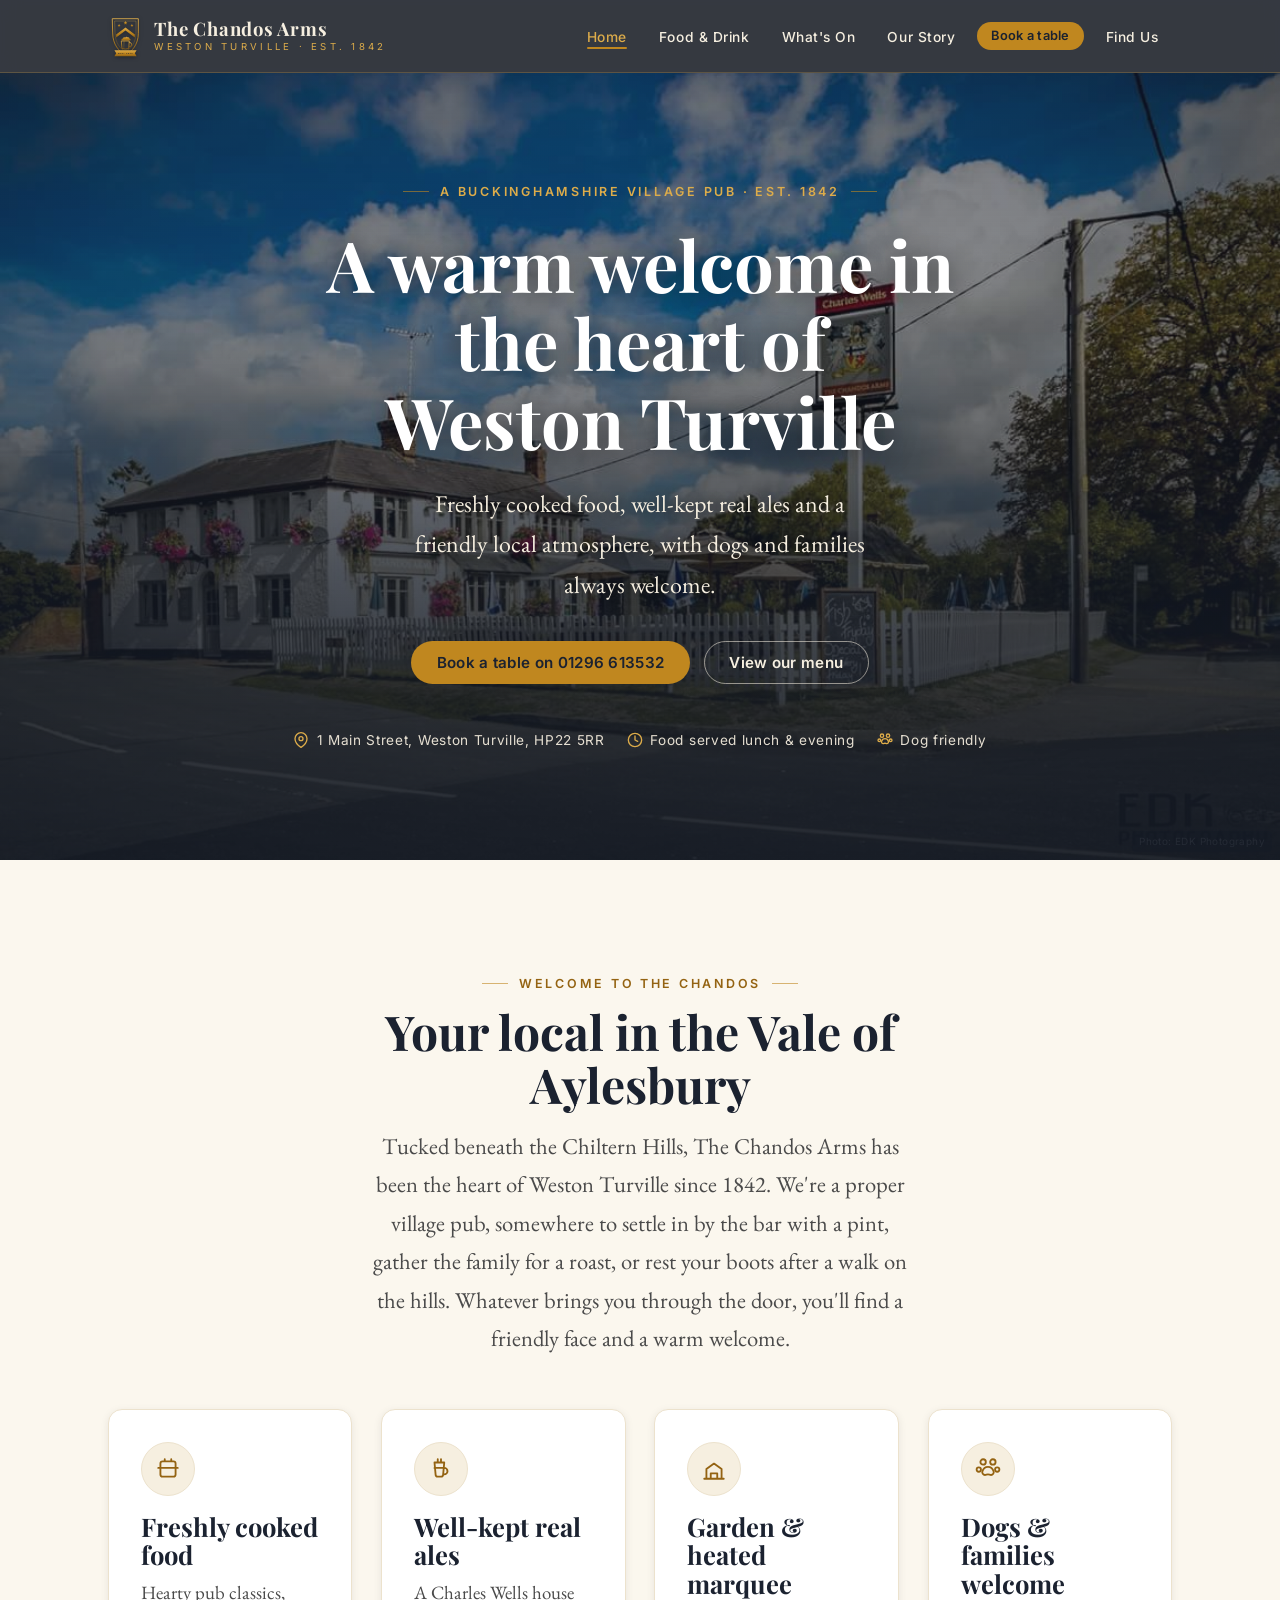
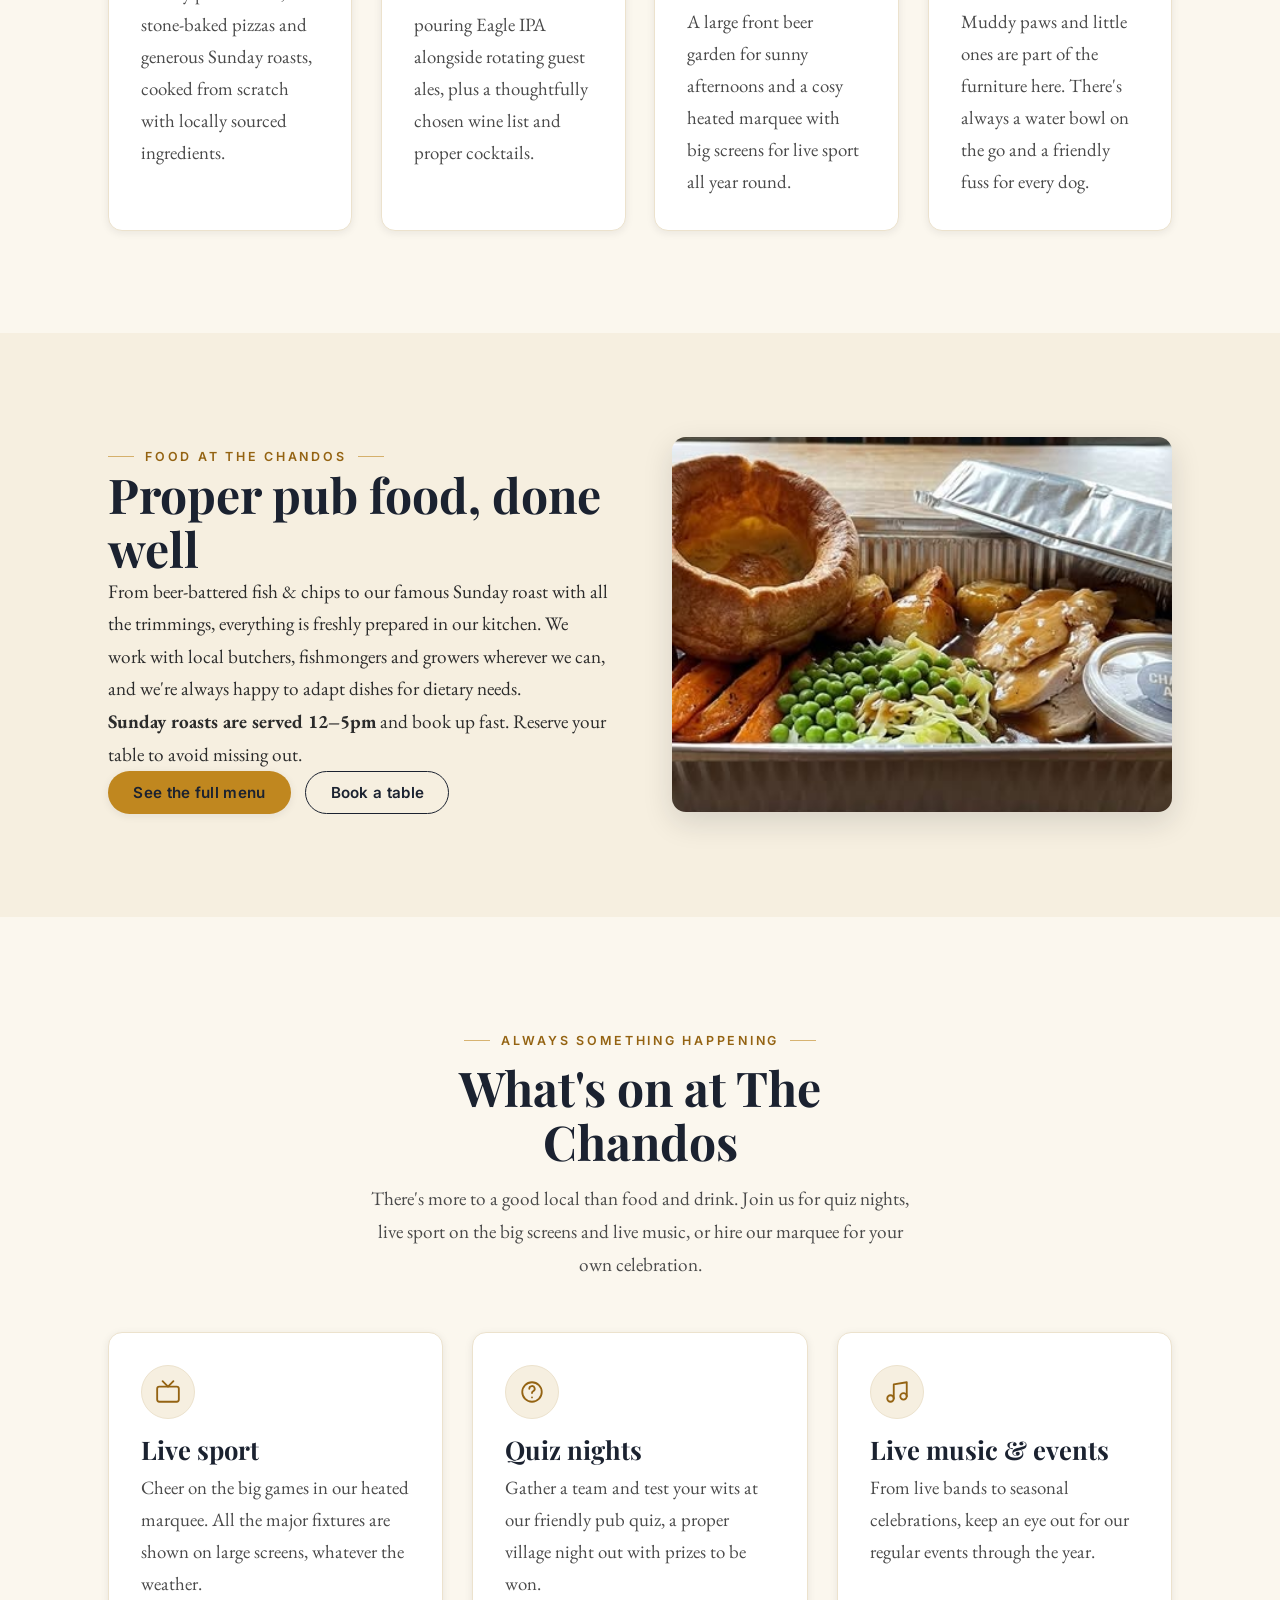
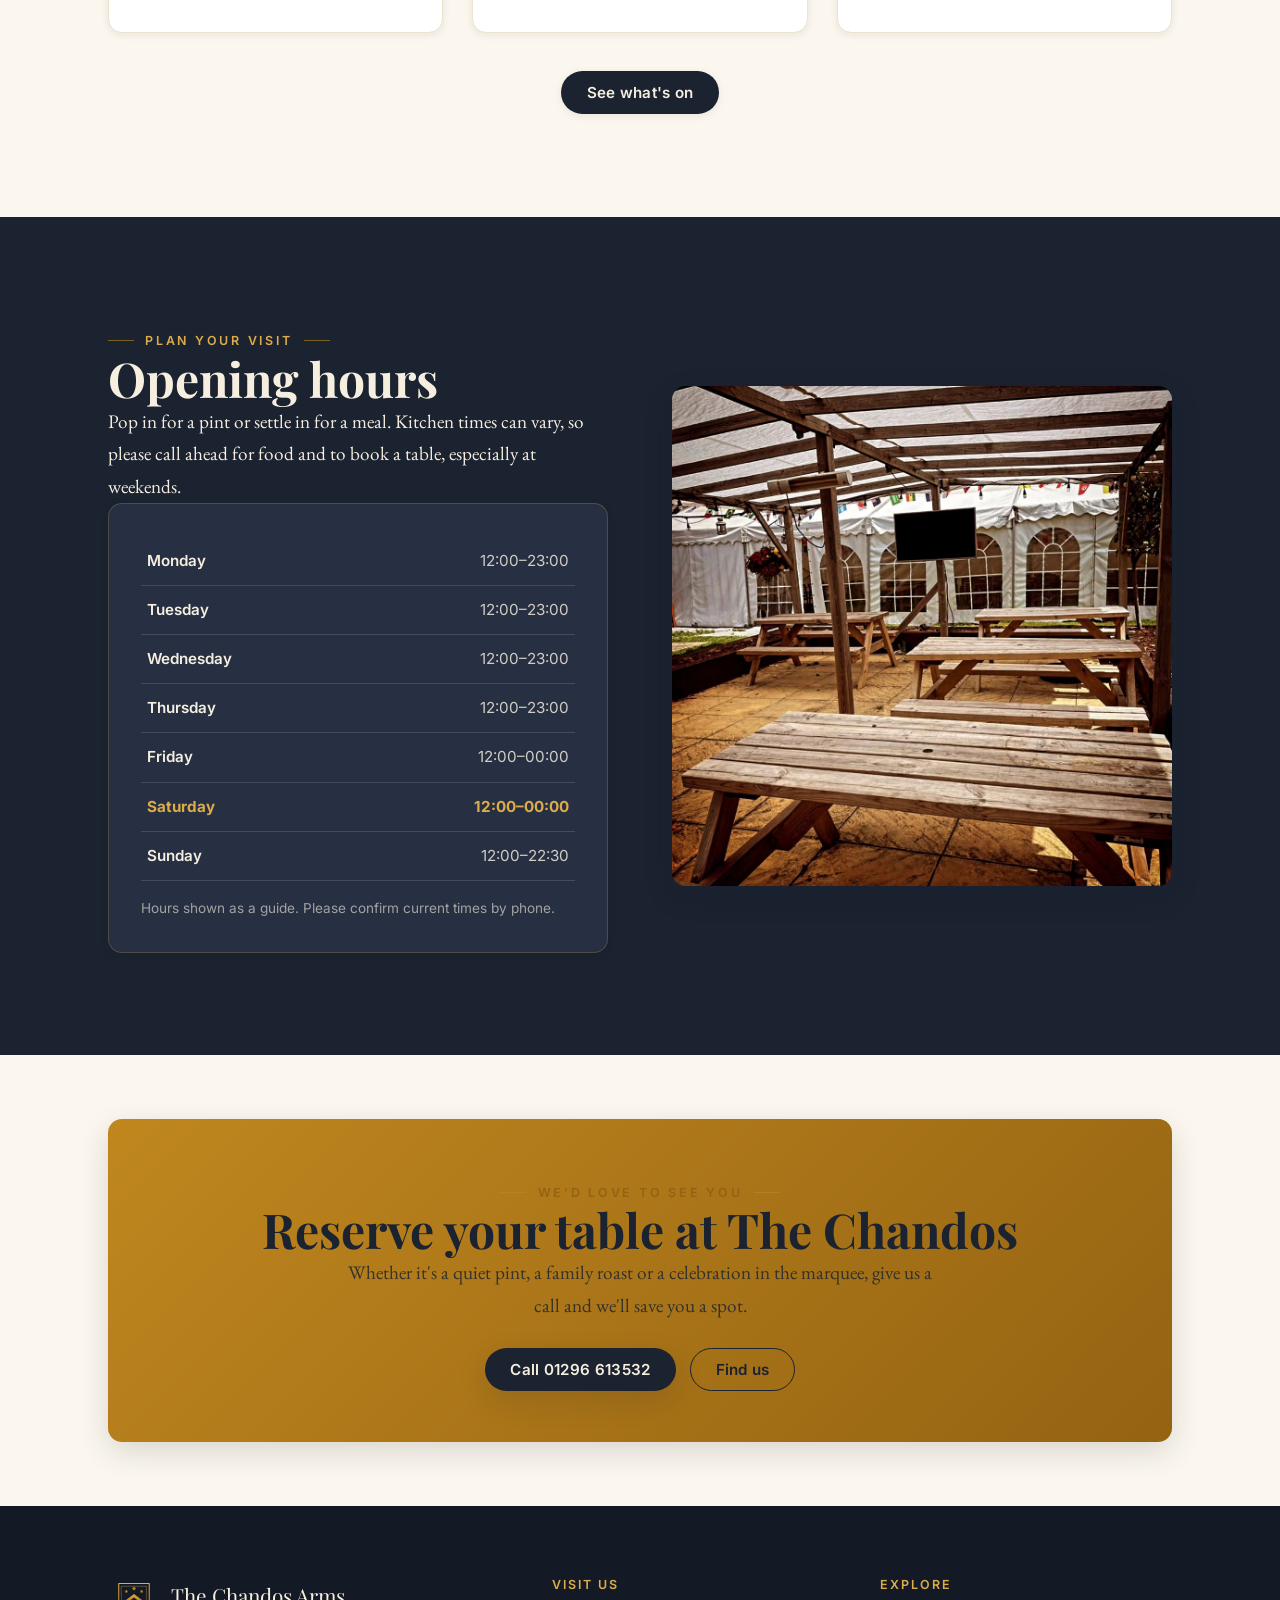
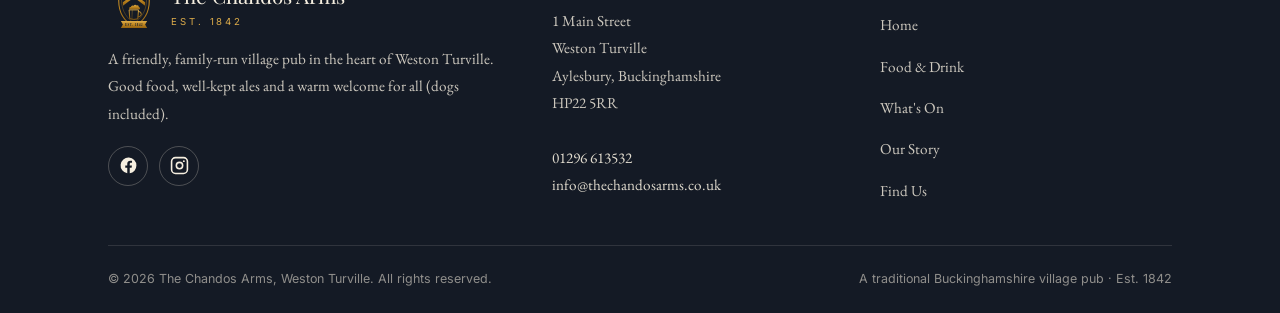
==== index.html @ 448aeba6 "Remove em-dashes from copy (keep Food & Drink subheading) Replace em-dashes throughout with commas o" ====
<!DOCTYPE html>
<html lang="en-GB">
<head>
  <meta charset="UTF-8" />
  <meta name="viewport" content="width=device-width, initial-scale=1.0" />
  <title>The Chandos Arms. A warm welcome in Weston Turville | Pub · Est. 1842</title>
  <meta name="description" content="The Chandos Arms is a friendly, family-run village pub in Weston Turville, Buckinghamshire. Freshly cooked food, real ales, Sunday roasts, a large beer garden and a heated marquee. Dogs and families always welcome." />
  <link rel="icon" href="assets/favicon.svg" type="image/svg+xml" />
  <link rel="preconnect" href="https://fonts.googleapis.com" />
  <link rel="preconnect" href="https://fonts.gstatic.com" crossorigin />
  <link href="https://fonts.googleapis.com/css2?family=Playfair+Display:wght@500;600;700;800&family=EB+Garamond:ital,wght@0,400;0,500;0,600;1,400&family=Inter:wght@400;500;600;700;800&display=swap" rel="stylesheet" />
  <link rel="stylesheet" href="css/styles.css" />
  <meta property="og:title" content="The Chandos Arms, Weston Turville" />
  <meta property="og:description" content="A friendly, family-run village pub in the Vale of Aylesbury. Freshly cooked food, real ales and a warm welcome since 1842." />
  <meta property="og:type" content="business.business" />
  <meta property="og:image" content="images/exterior-hero.jpg" />
</head>
<body>
  <a class="skip-link" href="#main">Skip to content</a>

  <!-- ===================== HEADER ===================== -->
  <header class="site-header">
    <nav class="nav container" aria-label="Primary">
      <a class="brand" href="index.html" aria-label="The Chandos Arms, home">
        <img src="assets/logo.svg" alt="" width="44" height="55" />
        <span class="brand-text">
          <span class="name">The Chandos Arms</span>
          <span class="sub">Weston&nbsp;Turville · Est.&nbsp;1842</span>
        </span>
      </a>
      <button class="nav-toggle" aria-expanded="false" aria-controls="nav-menu" aria-label="Open menu">
        <span class="bars"></span>
      </button>
      <div class="nav-menu" id="nav-menu">
        <ul class="nav-links">
          <li><a href="index.html" aria-current="page">Home</a></li>
          <li><a href="menu.html">Food &amp; Drink</a></li>
          <li><a href="whats-on.html">What's On</a></li>
          <li><a href="our-story.html">Our Story</a></li>
          <li class="nav-book"><a class="btn btn--gold btn--sm" href="tel:+441296613532">Book a table</a></li>
          <li><a href="find-us.html">Find Us</a></li>
        </ul>
      </div>
    </nav>
  </header>

  <main id="main">

    <!-- ===================== HERO ===================== -->
    <section class="hero">
      <div class="hero__media">
        <img src="images/exterior-hero.jpg" alt="The Chandos Arms pub on a sunny day, a white-rendered country inn with hanging flower baskets, a traditional pub sign and a fenced beer garden." width="1157" height="720" />
        <span class="photo-credit">Photo: EDK Photography</span>
      </div>
      <div class="hero__inner container">
        <span class="eyebrow eyebrow--center">A Buckinghamshire village pub · Est. 1842</span>
        <h1>A warm welcome in the heart of Weston&nbsp;Turville</h1>
        <p class="hero__sub">Freshly cooked food, well-kept real ales and a friendly local atmosphere, with dogs and families always welcome.</p>
        <div class="btn-row center">
          <a class="btn btn--gold" href="tel:+441296613532">Book a table on 01296&nbsp;613532</a>
          <a class="btn btn--ghost" href="menu.html">View our menu</a>
        </div>
        <div class="hero__meta">
          <span><svg class="ico" viewBox="0 0 24 24" fill="none" stroke="currentColor" stroke-width="2" stroke-linecap="round" stroke-linejoin="round" aria-hidden="true"><path d="M21 10c0 7-9 13-9 13s-9-6-9-13a9 9 0 0 1 18 0z"/><circle cx="12" cy="10" r="3"/></svg>1 Main Street, Weston Turville, HP22&nbsp;5RR</span>
          <span><svg class="ico" viewBox="0 0 24 24" fill="none" stroke="currentColor" stroke-width="2" stroke-linecap="round" stroke-linejoin="round" aria-hidden="true"><circle cx="12" cy="12" r="10"/><path d="M12 6v6l4 2"/></svg>Food served lunch &amp; evening</span>
          <span><svg class="ico" viewBox="0 0 24 24" fill="none" stroke="currentColor" stroke-width="2" stroke-linecap="round" stroke-linejoin="round" aria-hidden="true"><path d="M10 5.5a2.5 2.5 0 1 1-5 0 2.5 2.5 0 0 1 5 0zM19 5.5a2.5 2.5 0 1 1-5 0 2.5 2.5 0 0 1 5 0zM5.5 12.5a2 2 0 1 1-4 0 2 2 0 0 1 4 0zM22.5 12.5a2 2 0 1 1-4 0 2 2 0 0 1 4 0z"/><path d="M12 10c2.8 0 4.5 2 5.2 4.2.5 1.6-.7 3.3-2.4 3.3-1 0-1.8-.6-2.8-.6s-1.8.6-2.8.6c-1.7 0-2.9-1.7-2.4-3.3C7.5 12 9.2 10 12 10z"/></svg>Dog friendly</span>
        </div>
      </div>
    </section>

    <!-- ===================== WELCOME ===================== -->
    <section class="section" aria-labelledby="welcome-title">
      <div class="container">
        <div class="section-head center reveal">
          <span class="eyebrow eyebrow--center">Welcome to The Chandos</span>
          <h2 id="welcome-title">Your local in the Vale of Aylesbury</h2>
          <p class="lead">Tucked beneath the Chiltern Hills, The Chandos Arms has been the heart of Weston Turville since 1842. We're a proper village pub, somewhere to settle in by the bar with a pint, gather the family for a roast, or rest your boots after a walk on the hills. Whatever brings you through the door, you'll find a friendly face and a warm welcome.</p>
        </div>

        <div class="grid grid--4">
          <article class="card reveal" data-delay="0">
            <span class="card__icon"><svg class="ico" viewBox="0 0 24 24" fill="none" stroke="currentColor" stroke-width="1.7" stroke-linecap="round" stroke-linejoin="round" aria-hidden="true"><path d="M3 11h18M5 11V7a2 2 0 0 1 2-2h10a2 2 0 0 1 2 2v4M5 11v6a2 2 0 0 0 2 2h10a2 2 0 0 0 2-2v-6M9 5V3M15 5V3"/></svg></span>
            <h3>Freshly cooked food</h3>
            <p>Hearty pub classics, stone-baked pizzas and generous Sunday roasts, cooked from scratch with locally sourced ingredients.</p>
          </article>
          <article class="card reveal" data-delay="1">
            <span class="card__icon"><svg class="ico" viewBox="0 0 24 24" fill="none" stroke="currentColor" stroke-width="1.7" stroke-linecap="round" stroke-linejoin="round" aria-hidden="true"><path d="M6 11h9a3 3 0 0 1 0 6h-1M6 6h9l-1 11a2 2 0 0 1-2 2H9a2 2 0 0 1-2-2L6 6zM9 3v2M12 3v2"/></svg></span>
            <h3>Well-kept real ales</h3>
            <p>A Charles Wells house pouring Eagle IPA alongside rotating guest ales, plus a thoughtfully chosen wine list and proper cocktails.</p>
          </article>
          <article class="card reveal" data-delay="2">
            <span class="card__icon"><svg class="ico" viewBox="0 0 24 24" fill="none" stroke="currentColor" stroke-width="1.7" stroke-linecap="round" stroke-linejoin="round" aria-hidden="true"><path d="M3 21h18M5 21v-9l7-5 7 5v9M9 21v-5h6v5"/></svg></span>
            <h3>Garden &amp; heated marquee</h3>
            <p>A large front beer garden for sunny afternoons and a cosy heated marquee with big screens for live sport all year round.</p>
          </article>
          <article class="card reveal" data-delay="3">
            <span class="card__icon"><svg class="ico" viewBox="0 0 24 24" fill="none" stroke="currentColor" stroke-width="1.7" stroke-linecap="round" stroke-linejoin="round" aria-hidden="true"><path d="M10 5.5a2.5 2.5 0 1 1-5 0 2.5 2.5 0 0 1 5 0zM19 5.5a2.5 2.5 0 1 1-5 0 2.5 2.5 0 0 1 5 0zM5.5 12.5a2 2 0 1 1-4 0 2 2 0 0 1 4 0zM22.5 12.5a2 2 0 1 1-4 0 2 2 0 0 1 4 0z"/><path d="M12 10c2.8 0 4.5 2 5.2 4.2.5 1.6-.7 3.3-2.4 3.3-1 0-1.8-.6-2.8-.6s-1.8.6-2.8.6c-1.7 0-2.9-1.7-2.4-3.3C7.5 12 9.2 10 12 10z"/></svg></span>
            <h3>Dogs &amp; families welcome</h3>
            <p>Muddy paws and little ones are part of the furniture here. There's always a water bowl on the go and a friendly fuss for every dog.</p>
          </article>
        </div>
      </div>
    </section>

    <!-- ===================== FOOD FEATURE ===================== -->
    <section class="section bg-cream" aria-labelledby="food-title">
      <div class="container">
        <div class="split split--media-right">
          <div class="split__media reveal">
            <img src="images/sunday-roast.jpg" alt="A Chandos Arms Sunday roast, roast meat with gravy, roast potatoes, carrots, peas and a golden Yorkshire pudding." width="414" height="414" loading="lazy" />
          </div>
          <div class="reveal" data-delay="1">
            <span class="eyebrow">Food at The Chandos</span>
            <h2 id="food-title">Proper pub food, done well</h2>
            <p>From beer-battered fish &amp; chips to our famous Sunday roast with all the trimmings, everything is freshly prepared in our kitchen. We work with local butchers, fishmongers and growers wherever we can, and we're always happy to adapt dishes for dietary needs.</p>
            <p><strong>Sunday roasts are served 12&ndash;5pm</strong> and book up fast. Reserve your table to avoid missing out.</p>
            <div class="btn-row">
              <a class="btn btn--gold" href="menu.html">See the full menu</a>
              <a class="btn btn--outline" href="tel:+441296613532">Book a table</a>
            </div>
          </div>
        </div>
      </div>
    </section>

    <!-- ===================== WHAT'S ON TEASER ===================== -->
    <section class="section" aria-labelledby="on-title">
      <div class="container">
        <div class="section-head center reveal">
          <span class="eyebrow eyebrow--center">Always something happening</span>
          <h2 id="on-title">What's on at The Chandos</h2>
          <p>There's more to a good local than food and drink. Join us for quiz nights, live sport on the big screens and live music, or hire our marquee for your own celebration.</p>
        </div>
        <div class="grid grid--3">
          <article class="card reveal" data-delay="0">
            <span class="card__icon"><svg class="ico" viewBox="0 0 24 24" fill="none" stroke="currentColor" stroke-width="1.7" stroke-linecap="round" stroke-linejoin="round" aria-hidden="true"><rect x="2" y="7" width="20" height="14" rx="2"/><path d="M17 2l-5 5-5-5"/></svg></span>
            <h3>Live sport</h3>
            <p>Cheer on the big games in our heated marquee. All the major fixtures are shown on large screens, whatever the weather.</p>
          </article>
          <article class="card reveal" data-delay="1">
            <span class="card__icon"><svg class="ico" viewBox="0 0 24 24" fill="none" stroke="currentColor" stroke-width="1.7" stroke-linecap="round" stroke-linejoin="round" aria-hidden="true"><circle cx="12" cy="12" r="9"/><path d="M9.5 9a2.5 2.5 0 1 1 3.5 2.3c-.7.4-1 .8-1 1.7M12 17h.01"/></svg></span>
            <h3>Quiz nights</h3>
            <p>Gather a team and test your wits at our friendly pub quiz, a proper village night out with prizes to be won.</p>
          </article>
          <article class="card reveal" data-delay="2">
            <span class="card__icon"><svg class="ico" viewBox="0 0 24 24" fill="none" stroke="currentColor" stroke-width="1.7" stroke-linecap="round" stroke-linejoin="round" aria-hidden="true"><path d="M9 18V5l12-2v13"/><circle cx="6" cy="18" r="3"/><circle cx="18" cy="16" r="3"/></svg></span>
            <h3>Live music &amp; events</h3>
            <p>From live bands to seasonal celebrations, keep an eye out for our regular events through the year.</p>
          </article>
        </div>
        <div class="btn-row center" style="margin-top: 2.4rem;">
          <a class="btn btn--dark" href="whats-on.html">See what's on</a>
        </div>
      </div>
    </section>

    <!-- ===================== HOURS + GARDEN ===================== -->
    <section class="section bg-navy" aria-labelledby="hours-title">
      <div class="container">
        <div class="split">
          <div class="reveal">
            <span class="eyebrow">Plan your visit</span>
            <h2 id="hours-title">Opening hours</h2>
            <p>Pop in for a pint or settle in for a meal. Kitchen times can vary, so please call ahead for food and to book a table, especially at weekends.</p>
            <div class="hours-card bg-navy" style="background: var(--navy-soft); border-color: rgba(198,154,76,0.25);">
              <table class="hours">
                <caption class="visually-hidden">Opening hours</caption>
                <tbody>
                  <tr data-day="1"><th scope="row">Monday</th><td>12:00&ndash;23:00</td></tr>
                  <tr data-day="2"><th scope="row">Tuesday</th><td>12:00&ndash;23:00</td></tr>
                  <tr data-day="3"><th scope="row">Wednesday</th><td>12:00&ndash;23:00</td></tr>
                  <tr data-day="4"><th scope="row">Thursday</th><td>12:00&ndash;23:00</td></tr>
                  <tr data-day="5"><th scope="row">Friday</th><td>12:00&ndash;00:00</td></tr>
                  <tr data-day="6"><th scope="row">Saturday</th><td>12:00&ndash;00:00</td></tr>
                  <tr data-day="0"><th scope="row">Sunday</th><td>12:00&ndash;22:30</td></tr>
                </tbody>
              </table>
              <p style="font-size:0.85rem; color:rgba(246,239,224,0.6); font-family:var(--font-sans); margin-top:1rem;">Hours shown as a guide. Please confirm current times by phone.</p>
            </div>
          </div>
          <div class="frame reveal" data-delay="1">
            <img src="images/garden-benches.jpg" alt="The Chandos Arms' covered garden seating area with wooden picnic benches under a pergola and a screen for live sport." width="1080" height="1080" loading="lazy" />
          </div>
        </div>
      </div>
    </section>

    <!-- ===================== CALLOUT ===================== -->
    <section class="section section--tight" aria-labelledby="cta-title">
      <div class="container">
        <div class="callout reveal">
          <span class="eyebrow eyebrow--center">We'd love to see you</span>
          <h2 id="cta-title">Reserve your table at The Chandos</h2>
          <p>Whether it's a quiet pint, a family roast or a celebration in the marquee, give us a call and we'll save you a spot.</p>
          <div class="btn-row center" style="margin-top:1.6rem;">
            <a class="btn btn--dark" href="tel:+441296613532">Call 01296&nbsp;613532</a>
            <a class="btn btn--outline" href="find-us.html">Find us</a>
          </div>
        </div>
      </div>
    </section>

  </main>

  <!-- ===================== FOOTER ===================== -->
  <footer class="site-footer">
    <div class="container">
      <div class="footer-grid">
        <div class="footer-col">
          <div class="footer-brand">
            <img src="assets/logo.svg" alt="" width="52" height="65" />
            <div>
              <div class="name">The Chandos Arms</div>
              <div class="sub">Est. 1842</div>
            </div>
          </div>
          <p class="footer-contact">A friendly, family-run village pub in the heart of Weston Turville. Good food, well-kept ales and a warm welcome for all (dogs included).</p>
          <div class="socials">
            <a href="https://www.facebook.com/TheChandos?locale=en_GB" aria-label="The Chandos Arms on Facebook" target="_blank" rel="noopener">
              <svg class="ico" viewBox="0 0 24 24" fill="currentColor" aria-hidden="true"><path d="M22 12a10 10 0 1 0-11.56 9.88v-6.99H7.9V12h2.54V9.8c0-2.5 1.49-3.89 3.78-3.89 1.09 0 2.24.2 2.24.2v2.46h-1.26c-1.24 0-1.63.77-1.63 1.56V12h2.78l-.44 2.89h-2.34v6.99A10 10 0 0 0 22 12z"/></svg>
            </a>
            <a href="https://www.instagram.com/chandosarms_westonturville/" aria-label="The Chandos Arms on Instagram" target="_blank" rel="noopener">
              <svg class="ico" viewBox="0 0 24 24" fill="none" stroke="currentColor" stroke-width="2" stroke-linecap="round" stroke-linejoin="round" aria-hidden="true"><rect x="2" y="2" width="20" height="20" rx="5"/><circle cx="12" cy="12" r="4"/><circle cx="17.5" cy="6.5" r="1.2" fill="currentColor" stroke="none"/></svg>
            </a>
          </div>
        </div>
        <div class="footer-col">
          <h4>Visit us</h4>
          <p class="footer-contact">
            1 Main Street<br />
            Weston Turville<br />
            Aylesbury, Buckinghamshire<br />
            HP22 5RR<br /><br />
            <a href="tel:+441296613532">01296 613532</a><br />
            <a href="mailto:info@thechandosarms.co.uk">info@thechandosarms.co.uk</a>
          </p>
        </div>
        <div class="footer-col">
          <h4>Explore</h4>
          <ul>
            <li><a href="index.html">Home</a></li>
            <li><a href="menu.html">Food &amp; Drink</a></li>
            <li><a href="whats-on.html">What's On</a></li>
            <li><a href="our-story.html">Our Story</a></li>
            <li><a href="find-us.html">Find Us</a></li>
          </ul>
        </div>
      </div>
      <div class="footer-bottom">
        <span>&copy; <span id="year">2026</span> The Chandos Arms, Weston Turville. All rights reserved.</span>
        <span>A traditional Buckinghamshire village pub · Est. 1842</span>
      </div>
    </div>
  </footer>

  <script src="js/main.js"></script>
</body>
</html>
---- css/styles.css ----
/* =========================================================================
   The Chandos Arms — stylesheet
   A warm, traditional village-pub design system.
   Palette: heritage navy, brass gold, parchment cream, brick red, sage green.
   ========================================================================= */

:root {
  /* Brand colours */
  --navy: #1b2230;
  --navy-deep: #141a25;
  --navy-soft: #273043;
  --gold: #c0871f;
  --gold-light: #ddac4a;
  --gold-deep: #946312;
  --cream: #f6efe0;
  --cream-dim: #ece2cd;
  --paper: #fbf7ee;
  --brick: #8c3b2e;
  --brick-light: #a8503f;
  --sage: #5d6b54;
  --sage-light: #7d8b71;
  --ink: #2b2b2b;
  --ink-soft: #4a4a4a;

  /* Semantic */
  --bg: var(--paper);
  --text: var(--ink);
  --muted: #6a6357;

  /* Type */
  --font-display: "Playfair Display", Georgia, "Times New Roman", serif;
  --font-body: "EB Garamond", Georgia, serif;
  --font-sans: "Inter", system-ui, -apple-system, "Segoe UI", sans-serif;

  /* Spacing / shape */
  --radius: 6px;
  --radius-lg: 14px;
  --shadow-sm: 0 2px 8px rgba(20, 26, 37, 0.08);
  --shadow-md: 0 10px 30px rgba(20, 26, 37, 0.14);
  --shadow-lg: 0 24px 60px rgba(20, 26, 37, 0.22);
  --maxw: 1160px;
  --gutter: clamp(1.1rem, 4vw, 3rem);
  --header-h: 72px;
}

/* ---------- Reset & base ---------- */
*, *::before, *::after { box-sizing: border-box; }
* { margin: 0; }
html { scroll-behavior: smooth; -webkit-text-size-adjust: 100%; }
@media (prefers-reduced-motion: reduce) { html { scroll-behavior: auto; } }

body {
  font-family: var(--font-body);
  font-size: clamp(1.05rem, 0.5vw + 1rem, 1.2rem);
  line-height: 1.7;
  color: var(--text);
  background: var(--bg);
  -webkit-font-smoothing: antialiased;
  text-rendering: optimizeLegibility;
  overflow-x: clip;
}

img, svg, video { display: block; max-width: 100%; }
a { color: var(--brick); text-decoration-thickness: 1px; text-underline-offset: 3px; }
a:hover { color: var(--brick-light); }

h1, h2, h3, h4 { font-family: var(--font-display); font-weight: 700; line-height: 1.12; color: var(--navy); }
h1 { font-size: clamp(2.4rem, 6vw, 4.4rem); }
h2 { font-size: clamp(1.9rem, 4vw, 3rem); }
h3 { font-size: clamp(1.3rem, 2vw, 1.7rem); }
p { max-width: 68ch; }

/* ---------- Utilities ---------- */
.container { width: 100%; max-width: var(--maxw); margin-inline: auto; padding-inline: var(--gutter); }
.section { padding-block: clamp(3.5rem, 8vw, 7rem); }
.section--tight { padding-block: clamp(2.5rem, 5vw, 4rem); }
.center { text-align: center; }
.measure { max-width: 60ch; }
.measure-wide { max-width: 74ch; }
.mx-auto { margin-inline: auto; }
.stack > * + * { margin-top: 1.1rem; }
.visually-hidden {
  position: absolute; width: 1px; height: 1px; padding: 0; margin: -1px;
  overflow: hidden; clip: rect(0 0 0 0); white-space: nowrap; border: 0;
}

.eyebrow {
  font-family: var(--font-sans);
  font-size: 0.78rem;
  font-weight: 600;
  letter-spacing: 0.22em;
  text-transform: uppercase;
  color: var(--gold-deep);
  display: inline-flex;
  align-items: center;
  gap: 0.7rem;
}
.eyebrow::before, .eyebrow::after { content: ""; width: 26px; height: 1px; background: var(--gold); opacity: 0.6; }
.eyebrow--solo::after { display: none; }
.eyebrow--center { justify-content: center; }

.lead { font-size: 1.18em; color: var(--ink-soft); }

/* Section headers */
.section-head { max-width: 60ch; margin-inline: auto; margin-bottom: clamp(2rem, 4vw, 3.2rem); }
.section-head.center { text-align: center; }
.section-head h2 { margin-top: 0.6rem; }
.section-head p { margin-top: 0.9rem; color: var(--ink-soft); }
.section-head.center p { margin-inline: auto; }

/* Section background variants */
.bg-cream { background: var(--cream); }
.bg-navy { background: var(--navy); color: var(--cream); }
.bg-navy h1, .bg-navy h2, .bg-navy h3 { color: var(--cream); }
.bg-navy .eyebrow { color: var(--gold-light); }
.bg-navy a { color: var(--gold-light); }
.bg-sage { background: var(--sage); color: #f3f5ef; }
.bg-sage h2, .bg-sage h3 { color: #fff; }
.bg-sage .eyebrow { color: #e9efdf; }
.bg-sage .eyebrow::before, .bg-sage .eyebrow::after { background: #e9efdf; }

/* Decorative rule */
.flourish { display: flex; align-items: center; justify-content: center; gap: 0.8rem; color: var(--gold); margin: 1.2rem 0; }
.flourish::before, .flourish::after { content: ""; height: 1px; width: min(80px, 18vw); background: currentColor; opacity: 0.5; }
.flourish span { font-size: 1.1rem; }

/* ---------- Buttons ---------- */
.btn {
  --btn-bg: var(--gold);
  --btn-fg: var(--navy);
  display: inline-flex; align-items: center; justify-content: center; gap: 0.55rem;
  font-family: var(--font-sans); font-weight: 600; font-size: 0.95rem; letter-spacing: 0.02em;
  padding: 0.85em 1.6em; border-radius: 999px; border: 1.5px solid transparent;
  background: var(--btn-bg); color: var(--btn-fg);
  cursor: pointer; text-decoration: none; line-height: 1;
  transition: transform .18s ease, box-shadow .18s ease, background-color .18s ease, color .18s ease;
  box-shadow: var(--shadow-sm);
}
.btn:hover { transform: translateY(-2px); box-shadow: var(--shadow-md); color: var(--btn-fg); }
.btn:active { transform: translateY(0); }
.btn--gold { --btn-bg: var(--gold); --btn-fg: var(--navy); }
.btn--gold:hover { background: var(--gold-light); }
.btn--ghost { --btn-bg: transparent; --btn-fg: var(--cream); border-color: rgba(246,239,224,0.55); box-shadow: none; }
.btn--ghost:hover { background: rgba(246,239,224,0.12); color: #fff; border-color: var(--cream); }
.btn--dark { --btn-bg: var(--navy); --btn-fg: var(--cream); }
.btn--dark:hover { background: var(--navy-soft); color: #fff; }
.btn--outline { --btn-bg: transparent; --btn-fg: var(--navy); border-color: var(--navy); box-shadow: none; }
.btn--outline:hover { background: var(--navy); color: var(--cream); }
.btn .ico { width: 1.05em; height: 1.05em; }
.btn-row { display: flex; flex-wrap: wrap; gap: 0.9rem; }
.btn-row.center { justify-content: center; }

/* ---------- Header / nav ---------- */
.site-header {
  position: sticky; top: 0; z-index: 100;
  background: rgba(20, 26, 37, 0.86);
  backdrop-filter: saturate(140%) blur(10px);
  -webkit-backdrop-filter: saturate(140%) blur(10px);
  border-bottom: 1px solid rgba(198, 154, 76, 0.28);
  transition: background-color .3s ease;
}
.nav {
  display: flex; align-items: center; justify-content: space-between; gap: 1rem;
  min-height: var(--header-h);
}
.brand { display: flex; align-items: center; gap: 0.7rem; text-decoration: none; }
.brand img { height: 44px; width: auto; filter: drop-shadow(0 1px 2px rgba(0,0,0,0.4)); }
.brand-text { display: flex; flex-direction: column; line-height: 1; }
.brand-text .name {
  font-family: var(--font-display); font-weight: 700; color: var(--cream);
  font-size: 1.16rem; letter-spacing: 0.04em;
}
.brand-text .sub {
  font-family: var(--font-sans); font-size: 0.6rem; letter-spacing: 0.34em; text-transform: uppercase;
  color: var(--gold-light); margin-top: 3px;
}

.nav-links { display: flex; align-items: center; gap: 0.3rem; list-style: none; padding: 0; }
.nav-links a:not(.btn) {
  font-family: var(--font-sans); font-size: 0.86rem; font-weight: 500; letter-spacing: 0.04em;
  color: var(--cream); text-decoration: none; padding: 0.55rem 0.85rem; border-radius: 999px;
  position: relative; transition: color .18s ease, background-color .18s ease;
}
.nav-links a:not(.btn):hover { color: var(--gold-light); background: rgba(246,239,224,0.06); }
.nav-links a[aria-current="page"] { color: var(--gold-light); }
.nav-links a[aria-current="page"]::after {
  content: ""; position: absolute; left: 0.85rem; right: 0.85rem; bottom: 0.28rem;
  height: 2px; background: var(--gold); border-radius: 2px;
}
.btn--sm { padding: 0.5em 1.05em; font-size: 0.8rem; box-shadow: none; }
.nav-book { display: flex; align-items: center; margin: 0 0.2rem; }

.nav-toggle {
  display: none; background: transparent; border: 1px solid rgba(246,239,224,0.4);
  border-radius: 8px; width: 44px; height: 40px; cursor: pointer; padding: 0;
  align-items: center; justify-content: center;
}
.nav-toggle .bars, .nav-toggle .bars::before, .nav-toggle .bars::after {
  content: ""; display: block; width: 22px; height: 2px; background: var(--cream);
  border-radius: 2px; transition: transform .25s ease, opacity .2s ease;
}
.nav-toggle .bars { position: relative; }
.nav-toggle .bars::before { position: absolute; top: -7px; }
.nav-toggle .bars::after { position: absolute; top: 7px; }
.nav-toggle[aria-expanded="true"] .bars { background: transparent; }
.nav-toggle[aria-expanded="true"] .bars::before { transform: translateY(7px) rotate(45deg); }
.nav-toggle[aria-expanded="true"] .bars::after { transform: translateY(-7px) rotate(-45deg); }

@media (max-width: 860px) {
  .nav-toggle { display: inline-flex; }
  .nav-menu {
    position: fixed; inset: var(--header-h) 0 auto 0;
    background: var(--navy-deep);
    border-bottom: 1px solid rgba(198,154,76,0.3);
    display: grid; gap: 0.2rem;
    padding: 1rem var(--gutter) 1.6rem;
    transform: translateY(-12px); opacity: 0; pointer-events: none;
    transition: transform .26s ease, opacity .26s ease;
    box-shadow: var(--shadow-lg);
  }
  .nav-menu.open { transform: translateY(0); opacity: 1; pointer-events: auto; }
  .nav-links { flex-direction: column; align-items: stretch; gap: 0.1rem; width: 100%; }
  .nav-links a:not(.btn) { padding: 0.85rem 0.6rem; font-size: 1rem; border-bottom: 1px solid rgba(246,239,224,0.08); }
  .nav-links a[aria-current="page"]::after { display: none; }
  .nav-book { order: 20; margin: 0.9rem 0 0; }
  .nav-book .btn { width: 100%; padding: 0.9em; font-size: 0.95rem; box-shadow: var(--shadow-sm); }
}

/* ---------- Hero ---------- */
.hero { position: relative; color: var(--cream); isolation: isolate; }
.hero__media { position: absolute; inset: 0; z-index: -2; overflow: hidden; }
.hero__media img { width: 100%; height: 100%; object-fit: cover; object-position: center 60%; }
.hero::after {
  content: ""; position: absolute; inset: 0; z-index: -1;
  background:
    linear-gradient(to bottom, rgba(20,26,37,0.45) 0%, rgba(20,26,37,0.25) 35%, rgba(20,26,37,0.82) 100%),
    radial-gradient(120% 80% at 50% 0%, rgba(20,26,37,0.15), rgba(20,26,37,0.6));
}
.hero__inner {
  min-height: min(86vh, 760px);
  display: flex; flex-direction: column; justify-content: center; align-items: center;
  text-align: center; padding-block: clamp(4rem, 12vh, 8rem); gap: 1.4rem;
}
.hero__inner .eyebrow { color: var(--gold-light); }
.hero h1 { color: #fff; text-shadow: 0 2px 24px rgba(0,0,0,0.45); max-width: 16ch; }
.hero__sub { font-size: clamp(1.15rem, 2.5vw, 1.5rem); color: var(--cream); max-width: 40ch; text-shadow: 0 1px 12px rgba(0,0,0,0.5); }
.hero .btn-row { margin-top: 0.8rem; }
.hero__meta {
  display: flex; flex-wrap: wrap; gap: 0.6rem 1.4rem; justify-content: center;
  font-family: var(--font-sans); font-size: 0.85rem; letter-spacing: 0.05em; margin-top: 1.4rem;
  color: rgba(246,239,224,0.92);
}
.hero__meta span { display: inline-flex; align-items: center; gap: 0.45rem; }
.hero__meta .ico { width: 1rem; height: 1rem; color: var(--gold-light); }

/* Page hero (interior pages) */
.pagehero { position: relative; background: var(--navy); color: var(--cream); overflow: hidden; isolation: isolate; }
.pagehero::before {
  content: ""; position: absolute; inset: 0; z-index: -1; opacity: 0.16;
  background-image: radial-gradient(circle at 12% 20%, var(--gold) 0, transparent 38%),
                    radial-gradient(circle at 88% 80%, var(--brick) 0, transparent 42%);
}
.pagehero__inner { padding-block: clamp(3.4rem, 9vw, 6rem); text-align: center; }
.pagehero h1 { color: #fff; }
.pagehero p { color: rgba(246,239,224,0.85); margin-inline: auto; margin-top: 0.8rem; max-width: 52ch; }
.pagehero .eyebrow { justify-content: center; color: var(--gold-light); }
.crumbs { font-family: var(--font-sans); font-size: 0.8rem; letter-spacing: 0.04em; color: rgba(246,239,224,0.6); margin-top: 1.4rem; }
.crumbs a { color: rgba(246,239,224,0.85); text-decoration: none; }
.crumbs a:hover { color: var(--gold-light); }

/* ---------- Generic two-column ---------- */
.split { display: grid; gap: clamp(1.6rem, 5vw, 4rem); align-items: center; }
@media (min-width: 820px) { .split { grid-template-columns: 1fr 1fr; } .split--media-right .split__media { order: 2; } }
.split__media { border-radius: var(--radius-lg); overflow: hidden; box-shadow: var(--shadow-md); }
.split__media img { width: 100%; height: 100%; object-fit: cover; aspect-ratio: 4 / 3; }

/* ---------- Cards ---------- */
.grid { display: grid; gap: clamp(1.1rem, 3vw, 1.8rem); }
.grid--3 { grid-template-columns: repeat(auto-fit, minmax(min(100%, 260px), 1fr)); }
.grid--4 { grid-template-columns: repeat(auto-fit, minmax(min(100%, 220px), 1fr)); }
.grid--2 { grid-template-columns: repeat(auto-fit, minmax(min(100%, 320px), 1fr)); }

.card {
  background: #fff; border: 1px solid var(--cream-dim); border-radius: var(--radius-lg);
  padding: clamp(1.4rem, 3vw, 2rem); box-shadow: var(--shadow-sm);
  transition: transform .2s ease, box-shadow .2s ease, border-color .2s ease;
  height: 100%;
}
.card:hover { transform: translateY(-4px); box-shadow: var(--shadow-md); border-color: var(--gold); }
.card h3 { margin-bottom: 0.5rem; }
.card p { color: var(--ink-soft); font-size: 0.98em; }
.card__icon {
  width: 54px; height: 54px; border-radius: 50%; display: grid; place-items: center;
  background: var(--cream); color: var(--gold-deep); margin-bottom: 1rem; border: 1px solid var(--cream-dim);
}
.card__icon .ico { width: 26px; height: 26px; }
.bg-navy .card { background: var(--navy-soft); border-color: rgba(198,154,76,0.25); color: var(--cream); }
.bg-navy .card p { color: rgba(246,239,224,0.82); }
.bg-navy .card__icon { background: rgba(198,154,76,0.14); border-color: rgba(198,154,76,0.3); color: var(--gold-light); }

/* ---------- Image frame & placeholder slot ---------- */
.frame { border-radius: var(--radius-lg); overflow: hidden; box-shadow: var(--shadow-md); position: relative; }
.frame img { width: 100%; height: 100%; object-fit: cover; }
.photo-credit {
  position: absolute; right: 8px; bottom: 8px; font-family: var(--font-sans);
  font-size: 0.62rem; letter-spacing: 0.04em; color: rgba(255,255,255,0.85);
  background: rgba(20,26,37,0.5); padding: 2px 7px; border-radius: 4px;
}
.slot {
  display: grid; place-items: center; text-align: center; gap: 0.4rem;
  aspect-ratio: 4 / 3; border-radius: var(--radius-lg);
  background:
    repeating-linear-gradient(45deg, rgba(198,154,76,0.07) 0 14px, rgba(198,154,76,0.13) 14px 28px),
    var(--cream);
  border: 2px dashed rgba(198,154,76,0.55); color: var(--gold-deep); padding: 1.2rem;
}
.slot .ico { width: 38px; height: 38px; opacity: 0.8; }
.slot__label { font-family: var(--font-sans); font-weight: 600; letter-spacing: 0.04em; font-size: 0.92rem; }
.slot__hint { font-family: var(--font-sans); font-size: 0.75rem; color: var(--muted); max-width: 26ch; }
.slot--tall { aspect-ratio: 3 / 4; }
.slot--wide { aspect-ratio: 16 / 9; }

/* ---------- Menu ---------- */
.menu-board { max-width: 760px; margin-inline: auto; }
.menu-group + .menu-group { margin-top: clamp(2rem, 4vw, 3rem); }
.menu-group__title {
  text-align: center; font-family: var(--font-display); color: var(--navy);
  display: flex; align-items: center; justify-content: center; gap: 1rem;
}
.menu-group__title::before, .menu-group__title::after { content: ""; height: 1px; flex: 1; max-width: 90px; background: var(--gold); opacity: 0.5; }
.menu-note { text-align: center; color: var(--muted); font-style: italic; font-size: 0.95rem; margin-top: 0.4rem; }
.menu-list { list-style: none; padding: 0; margin-top: 1.4rem; display: grid; gap: 1.1rem; }
.menu-item { display: grid; gap: 0.15rem; }
.menu-item__head { display: flex; align-items: baseline; gap: 0.6rem; }
.menu-item__name { font-family: var(--font-display); font-weight: 700; font-size: 1.18rem; color: var(--navy); }
.menu-item__dots { flex: 1; border-bottom: 1px dotted rgba(43,43,43,0.3); transform: translateY(-4px); }
.menu-item__price { font-family: var(--font-sans); font-weight: 600; color: var(--brick); white-space: nowrap; }
.menu-item__desc { color: var(--ink-soft); font-size: 0.98rem; }
.tag {
  display: inline-block; font-family: var(--font-sans); font-size: 0.62rem; font-weight: 700;
  letter-spacing: 0.08em; text-transform: uppercase; color: var(--sage);
  border: 1px solid var(--sage-light); border-radius: 4px; padding: 1px 5px; margin-left: 0.35rem;
  vertical-align: middle;
}

.special-banner {
  background: linear-gradient(135deg, var(--navy) 0%, var(--navy-soft) 100%);
  color: var(--cream); border-radius: var(--radius-lg); padding: clamp(1.6rem, 4vw, 2.6rem);
  text-align: center; border: 1px solid rgba(198,154,76,0.4); box-shadow: var(--shadow-md);
}
.special-banner .price-pill {
  display: inline-block; background: var(--gold); color: var(--navy); font-family: var(--font-sans);
  font-weight: 800; letter-spacing: 0.04em; padding: 0.35em 1em; border-radius: 999px; font-size: 1.1rem; margin-bottom: 0.6rem;
}
.special-banner h3 { color: #fff; }
.special-banner p { color: rgba(246,239,224,0.85); margin-inline: auto; }

/* ---------- Events ---------- */
.event {
  display: grid; grid-template-columns: auto 1fr; gap: 1.2rem; align-items: start;
  background: #fff; border: 1px solid var(--cream-dim); border-radius: var(--radius-lg);
  padding: clamp(1.3rem, 3vw, 1.8rem); box-shadow: var(--shadow-sm);
  transition: transform .2s ease, box-shadow .2s ease;
}
.event:hover { transform: translateY(-3px); box-shadow: var(--shadow-md); }
.event__day {
  text-align: center; background: var(--navy); color: var(--cream); border-radius: 10px;
  padding: 0.7rem 0.9rem; min-width: 84px; line-height: 1.1;
}
.event__day .d { display: block; font-family: var(--font-display); font-size: 1.5rem; color: var(--gold-light); }
.event__day .t { display: block; font-family: var(--font-sans); font-size: 0.72rem; letter-spacing: 0.08em; text-transform: uppercase; margin-top: 4px; }
.event__body h3 { margin-bottom: 0.3rem; }
.event__body p { color: var(--ink-soft); font-size: 0.98rem; }

/* ---------- Hours table ---------- */
.hours { width: 100%; border-collapse: collapse; font-family: var(--font-sans); }
.hours caption { font-family: var(--font-display); font-size: 1.4rem; color: var(--navy); text-align: left; margin-bottom: 0.6rem; }
.hours th, .hours td { text-align: left; padding: 0.7rem 0.4rem; border-bottom: 1px solid var(--cream-dim); font-size: 0.95rem; }
.hours th { font-weight: 600; color: var(--navy); }
.hours td { color: var(--ink-soft); text-align: right; }
.hours tr.is-today th, .hours tr.is-today td { color: var(--brick); font-weight: 700; }
.bg-navy .hours th { color: var(--cream); }
.bg-navy .hours td { color: rgba(246,239,224,0.82); }
.bg-navy .hours th, .bg-navy .hours td { border-color: rgba(246,239,224,0.14); }
.bg-navy .hours tr.is-today th, .bg-navy .hours tr.is-today td { color: var(--gold-light); }
.hours-card {
  background: #fff; border: 1px solid var(--cream-dim); border-radius: var(--radius-lg);
  padding: clamp(1.4rem, 3vw, 2rem); box-shadow: var(--shadow-sm);
}

/* ---------- Contact / info list ---------- */
.info-list { list-style: none; padding: 0; display: grid; gap: 1.1rem; }
.info-list li { display: grid; grid-template-columns: auto 1fr; gap: 0.9rem; align-items: start; }
.info-list .ico { width: 22px; height: 22px; color: var(--gold-deep); margin-top: 4px; }
.info-list .k { display: block; font-family: var(--font-sans); font-size: 0.72rem; letter-spacing: 0.1em; text-transform: uppercase; color: var(--muted); margin-bottom: 3px; }
.info-list .v { font-size: 1.05rem; color: var(--ink); }
.info-list a { color: var(--brick); text-decoration: none; }
.info-list a:hover { text-decoration: underline; }
.bg-navy .info-list .v { color: var(--cream); }
.bg-navy .info-list a { color: var(--gold-light); }
.bg-sage .info-list .k { color: #e9efdf; opacity: 0.9; }
.bg-sage .info-list .v { color: #fff; }
.bg-sage .eyebrow { color: #f3f7ec; }

/* ---------- Map ---------- */
.map-frame { border-radius: var(--radius-lg); overflow: hidden; box-shadow: var(--shadow-md); border: 1px solid var(--cream-dim); }
.map-frame iframe { display: block; width: 100%; height: 100%; min-height: 340px; border: 0; }

/* ---------- Callout (gold strip) ---------- */
.callout {
  background: linear-gradient(135deg, var(--gold) 0%, var(--gold-deep) 100%);
  color: var(--navy); border-radius: var(--radius-lg); text-align: center;
  padding: clamp(2rem, 5vw, 3.2rem); box-shadow: var(--shadow-md);
}
.callout h2 { color: var(--navy); }
.callout p { color: rgba(27,34,48,0.82); margin-inline: auto; }
.callout .btn--dark { box-shadow: var(--shadow-md); }

/* ---------- Footer ---------- */
.site-footer { background: var(--navy-deep); color: rgba(246,239,224,0.82); padding-block: clamp(3rem, 6vw, 4.5rem) 1.5rem; }
.footer-grid { display: grid; gap: 2.2rem; grid-template-columns: 1.4fr 1fr 1fr; }
@media (max-width: 760px) { .footer-grid { grid-template-columns: 1fr 1fr; } }
@media (max-width: 480px) { .footer-grid { grid-template-columns: 1fr; } }
.footer-brand { display: flex; align-items: center; gap: 0.7rem; margin-bottom: 1rem; }
.footer-brand img { height: 52px; }
.footer-brand .name { font-family: var(--font-display); font-size: 1.3rem; color: var(--cream); }
.footer-brand .sub { font-family: var(--font-sans); font-size: 0.6rem; letter-spacing: 0.3em; text-transform: uppercase; color: var(--gold-light); }
.site-footer h4 { color: var(--gold-light); font-family: var(--font-sans); font-size: 0.78rem; letter-spacing: 0.16em; text-transform: uppercase; font-weight: 600; margin-bottom: 1rem; }
.footer-col ul { list-style: none; padding: 0; display: grid; gap: 0.55rem; }
.footer-col a { color: rgba(246,239,224,0.82); text-decoration: none; font-size: 0.95rem; }
.footer-col a:hover { color: var(--gold-light); }
.footer-contact { font-size: 0.95rem; line-height: 1.8; }
.footer-contact a { color: rgba(246,239,224,0.9); text-decoration: none; }
.footer-contact a:hover { color: var(--gold-light); }
.socials { display: flex; gap: 0.7rem; margin-top: 1.1rem; }
.socials a {
  width: 40px; height: 40px; border-radius: 50%; display: grid; place-items: center;
  border: 1px solid rgba(246,239,224,0.25); color: var(--cream); transition: background-color .2s, border-color .2s, transform .2s;
}
.socials a:hover { background: var(--gold); color: var(--navy); border-color: var(--gold); transform: translateY(-2px); }
.socials .ico { width: 19px; height: 19px; }
.footer-bottom {
  margin-top: 2.4rem; padding-top: 1.4rem; border-top: 1px solid rgba(246,239,224,0.12);
  display: flex; flex-wrap: wrap; gap: 0.6rem 1.2rem; justify-content: space-between; align-items: center;
  font-family: var(--font-sans); font-size: 0.78rem; color: rgba(246,239,224,0.55);
}
.footer-bottom a { color: rgba(246,239,224,0.7); text-decoration: none; }
.footer-bottom a:hover { color: var(--gold-light); }

/* ---------- Scroll reveal ---------- */
.reveal { opacity: 0; transform: translateY(22px); transition: opacity .7s ease, transform .7s ease; }
.reveal.is-visible { opacity: 1; transform: none; }
.reveal[data-delay="1"] { transition-delay: .08s; }
.reveal[data-delay="2"] { transition-delay: .16s; }
.reveal[data-delay="3"] { transition-delay: .24s; }
@media (prefers-reduced-motion: reduce) {
  .reveal { opacity: 1; transform: none; transition: none; }
}

/* ---------- Focus visibility ---------- */
:focus-visible { outline: 3px solid var(--gold); outline-offset: 2px; border-radius: 4px; }
.skip-link {
  position: absolute; left: 50%; transform: translateX(-50%) translateY(-120%);
  background: var(--gold); color: var(--navy); padding: 0.6rem 1.2rem; border-radius: 0 0 8px 8px;
  font-family: var(--font-sans); font-weight: 600; z-index: 200; transition: transform .2s ease;
}
.skip-link:focus { transform: translateX(-50%) translateY(0); }
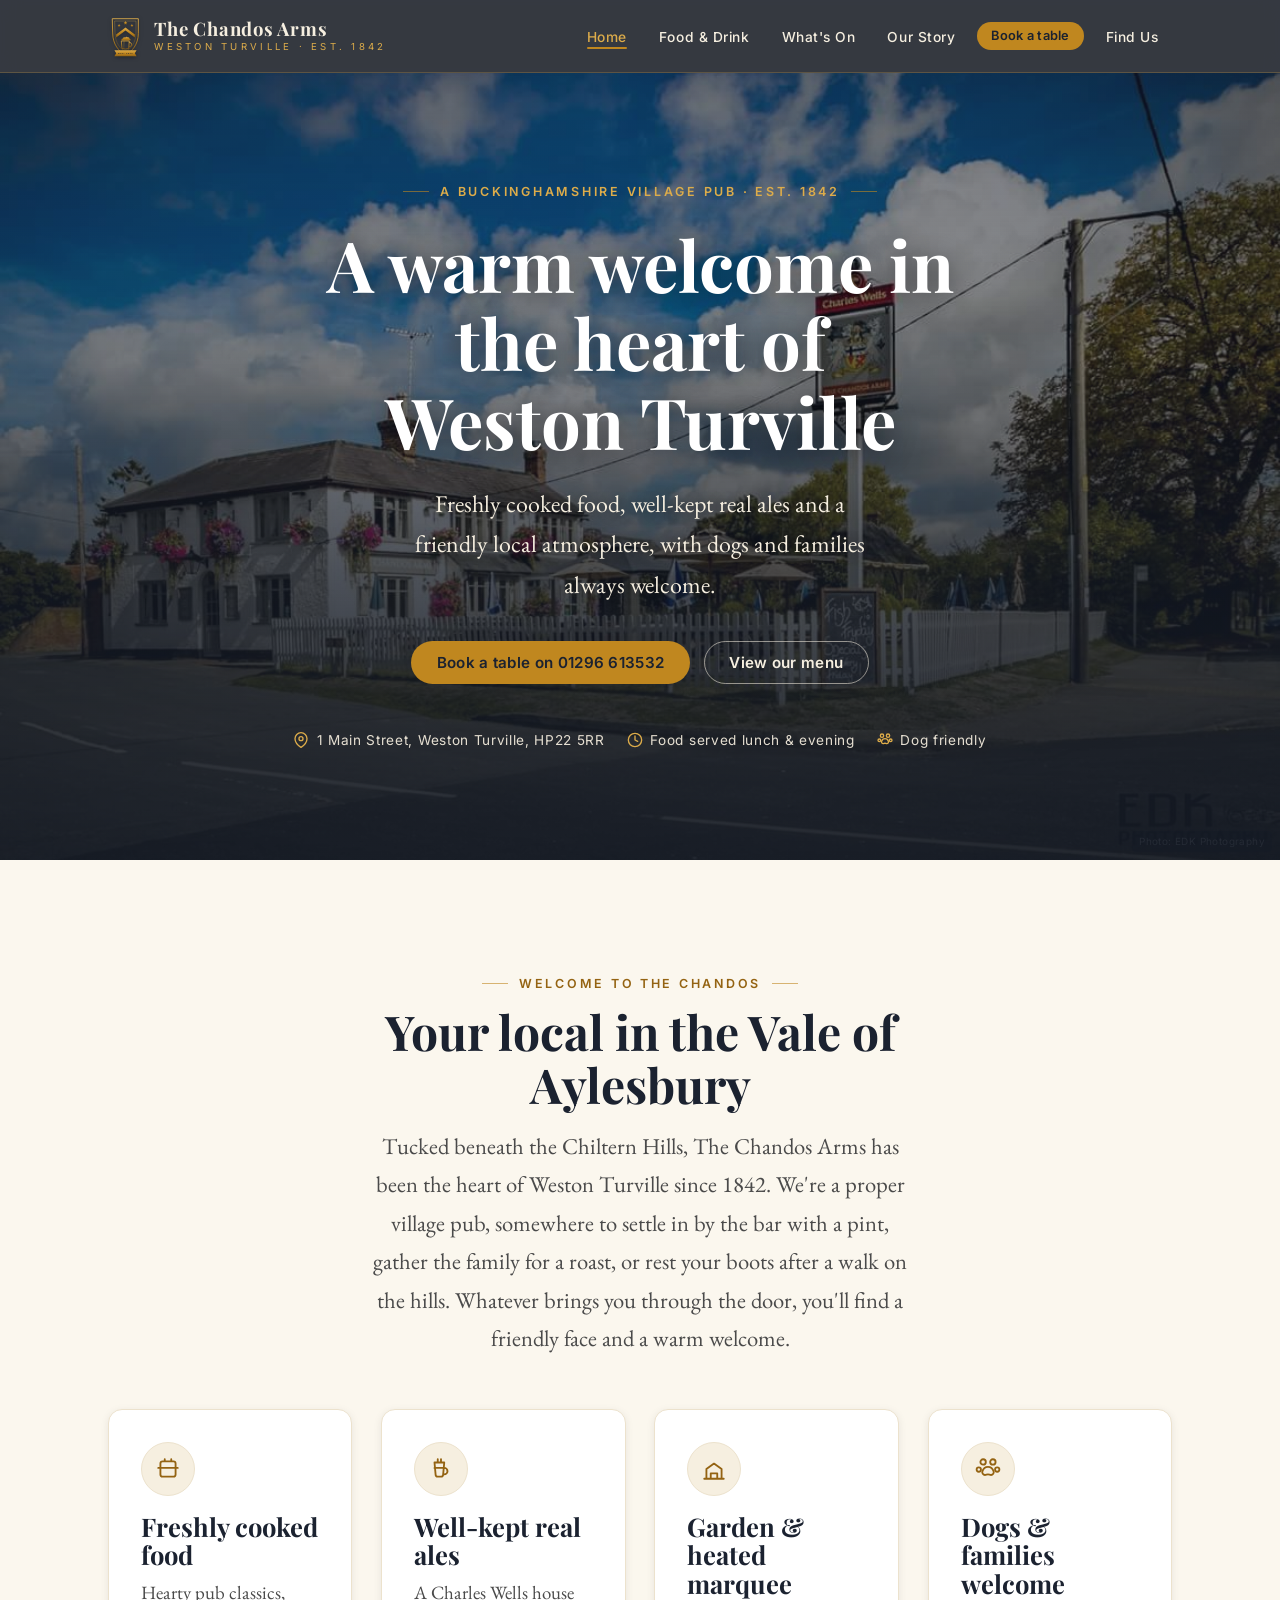
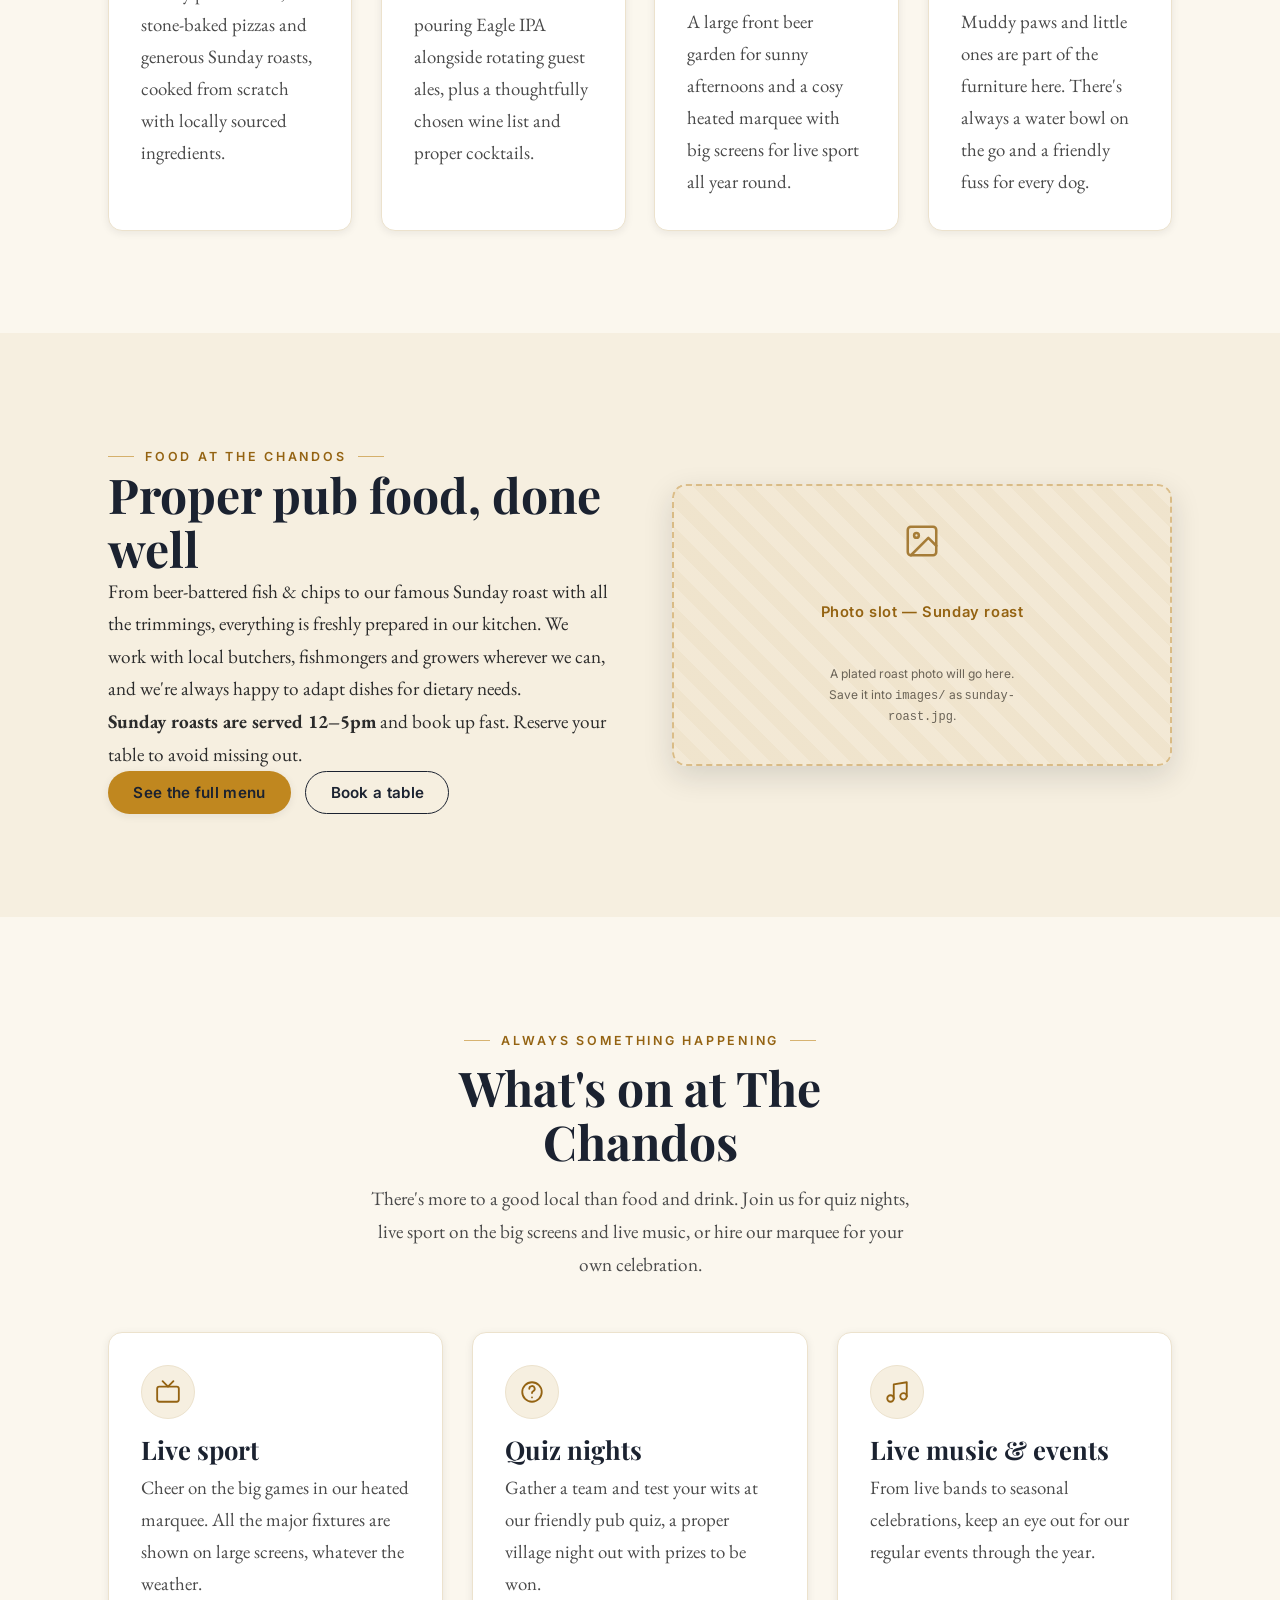
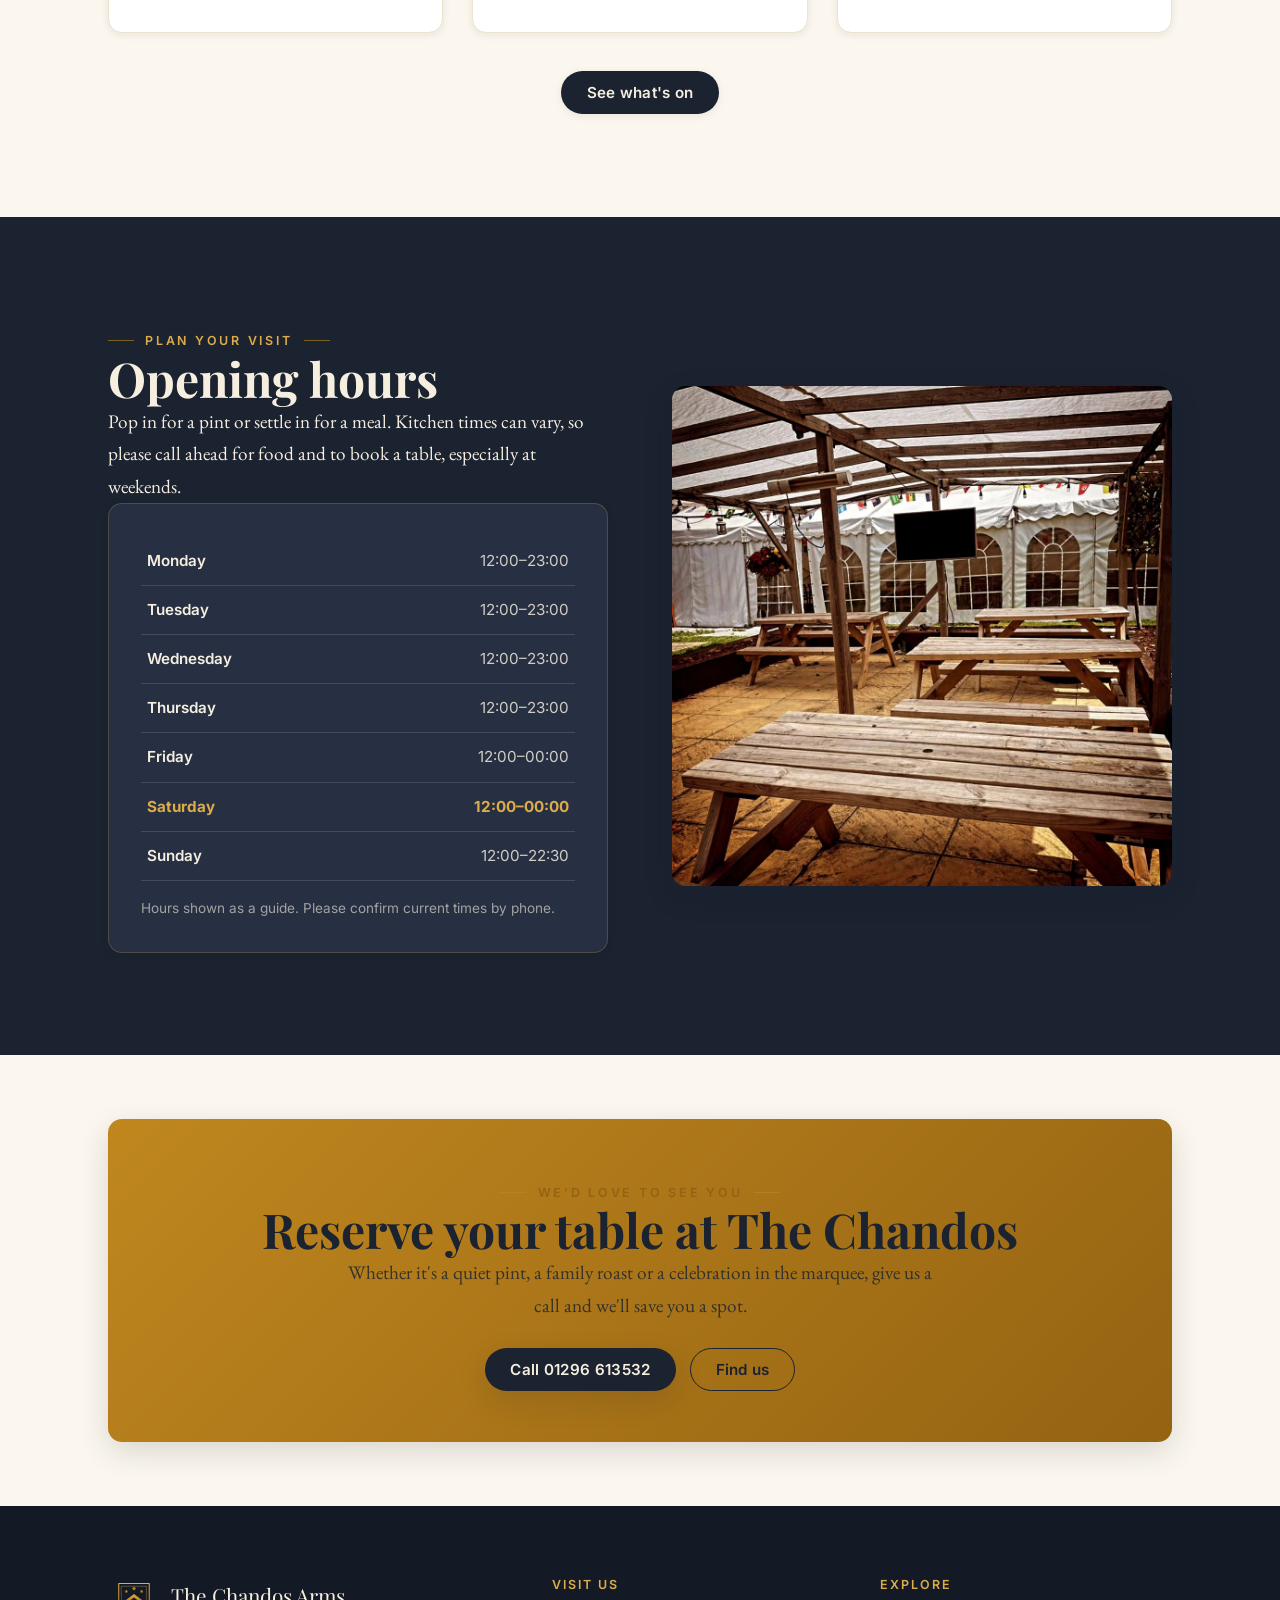
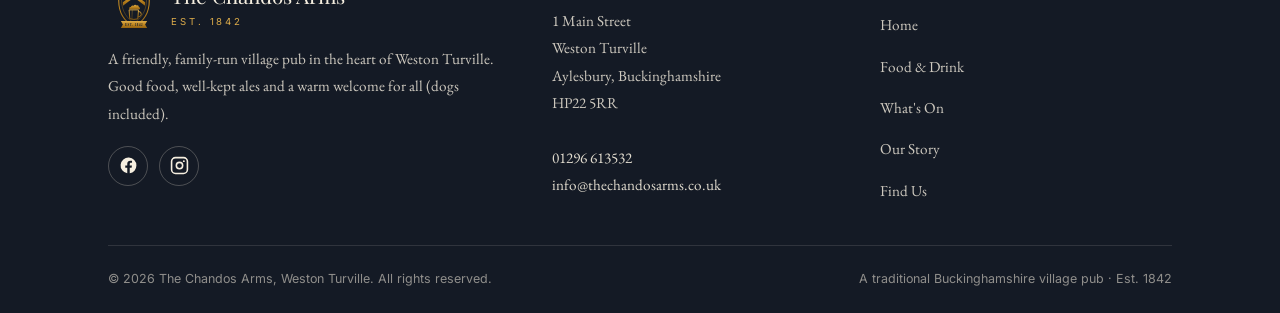
==== commit ca9fda7b: "Remove takeaway Sunday roast photo from Home The available roast shot is a takeaway tray, which does" ====
--- a/index.html
+++ b/index.html
@@ -107,7 +107,11 @@
       <div class="container">
         <div class="split split--media-right">
           <div class="split__media reveal">
-            <img src="images/sunday-roast.jpg" alt="A Chandos Arms Sunday roast, roast meat with gravy, roast potatoes, carrots, peas and a golden Yorkshire pudding." width="414" height="414" loading="lazy" />
+            <div class="slot slot--wide">
+              <svg class="ico" viewBox="0 0 24 24" fill="none" stroke="currentColor" stroke-width="1.6" stroke-linecap="round" stroke-linejoin="round" aria-hidden="true"><rect x="3" y="3" width="18" height="18" rx="2"/><circle cx="8.5" cy="8.5" r="1.5"/><path d="m21 15-5-5L5 21"/></svg>
+              <span class="slot__label">Photo slot — Sunday roast</span>
+              <span class="slot__hint">A plated roast photo will go here. Save it into <code>images/</code> as <code>sunday-roast.jpg</code>.</span>
+            </div>
           </div>
           <div class="reveal" data-delay="1">
             <span class="eyebrow">Food at The Chandos</span>
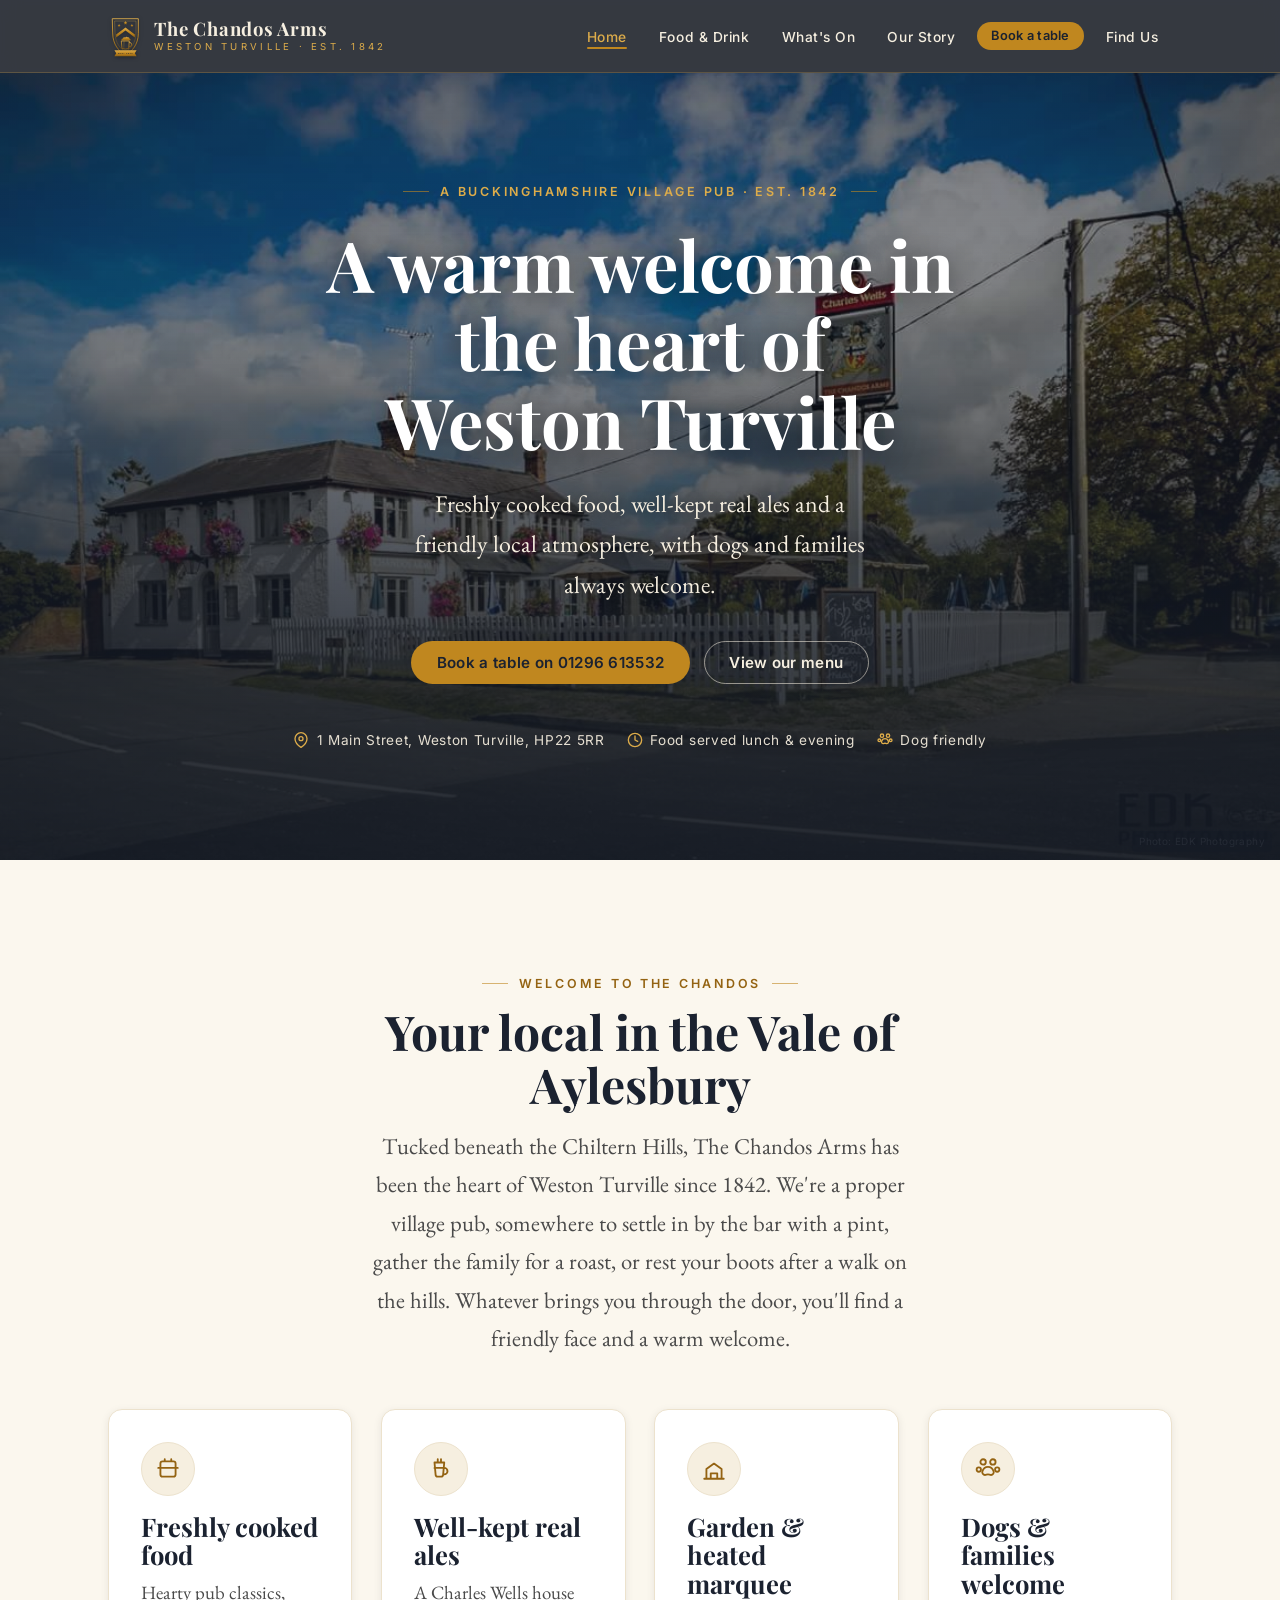
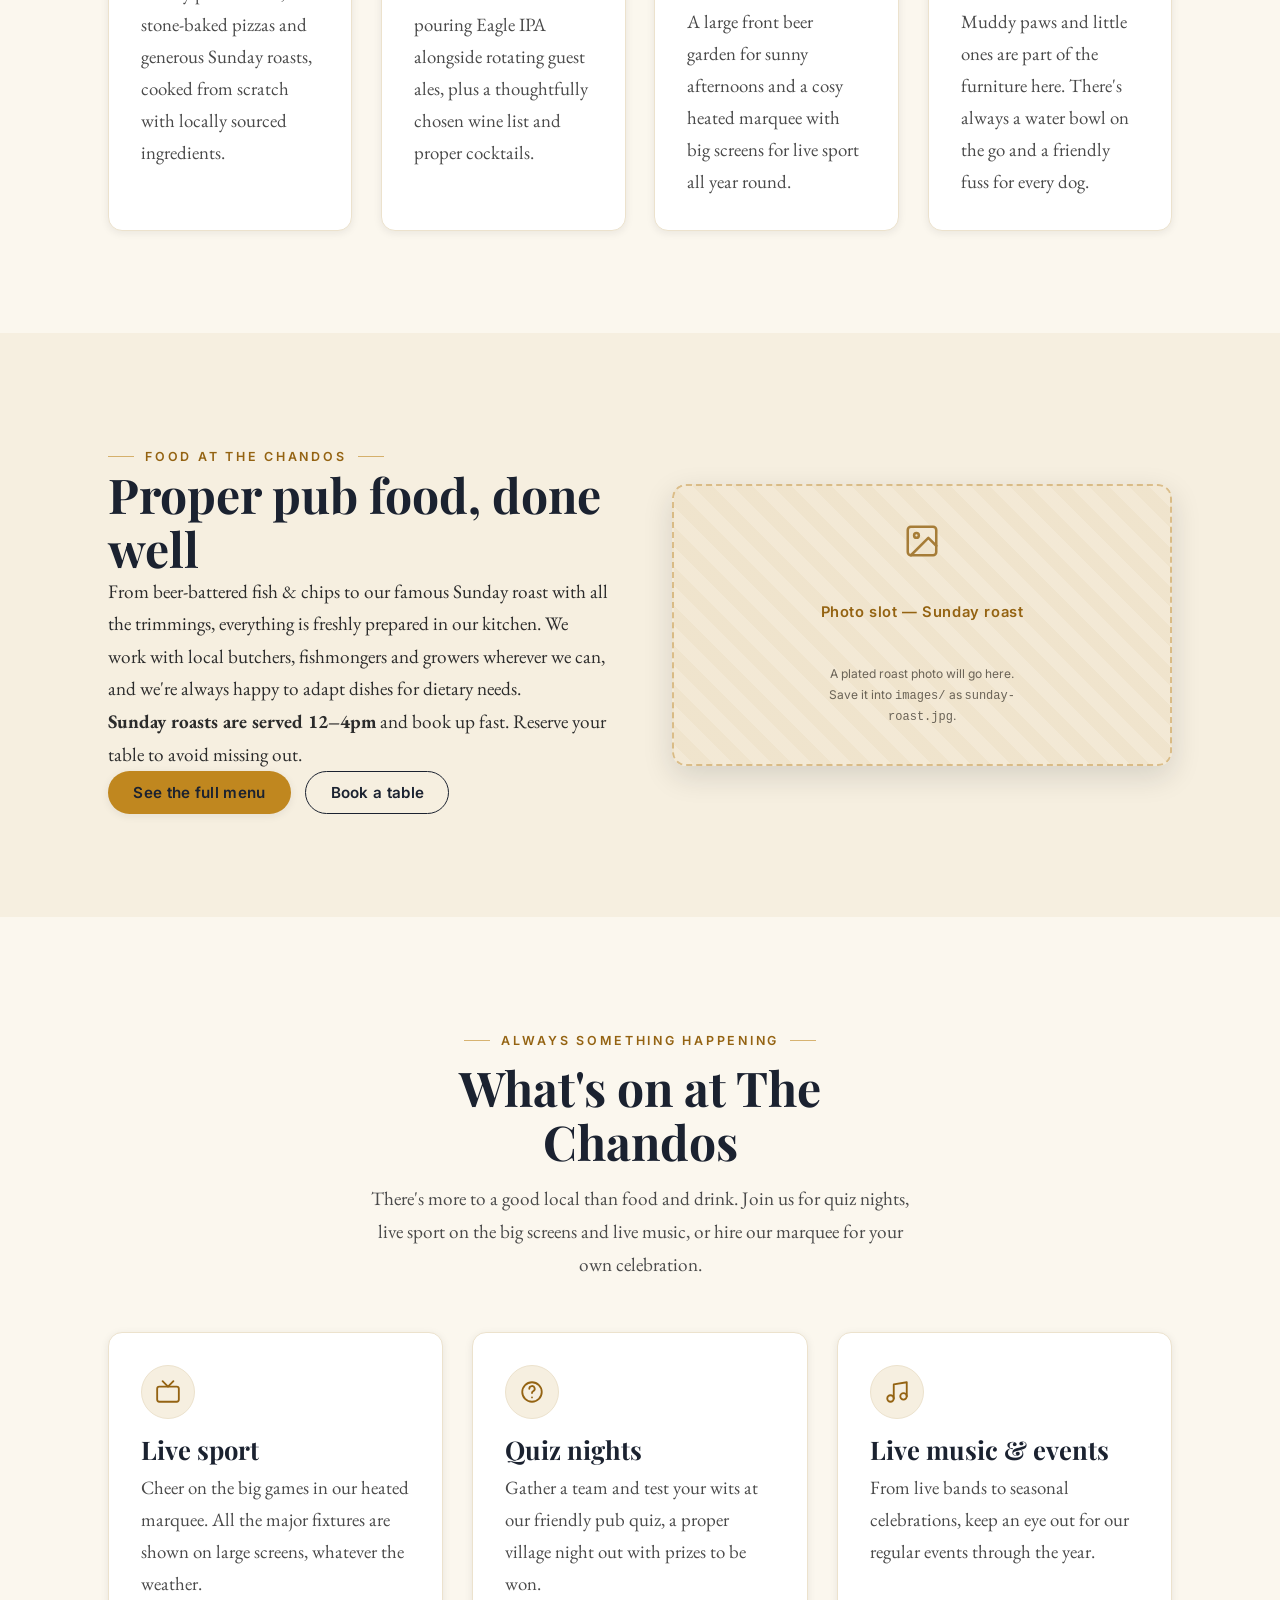
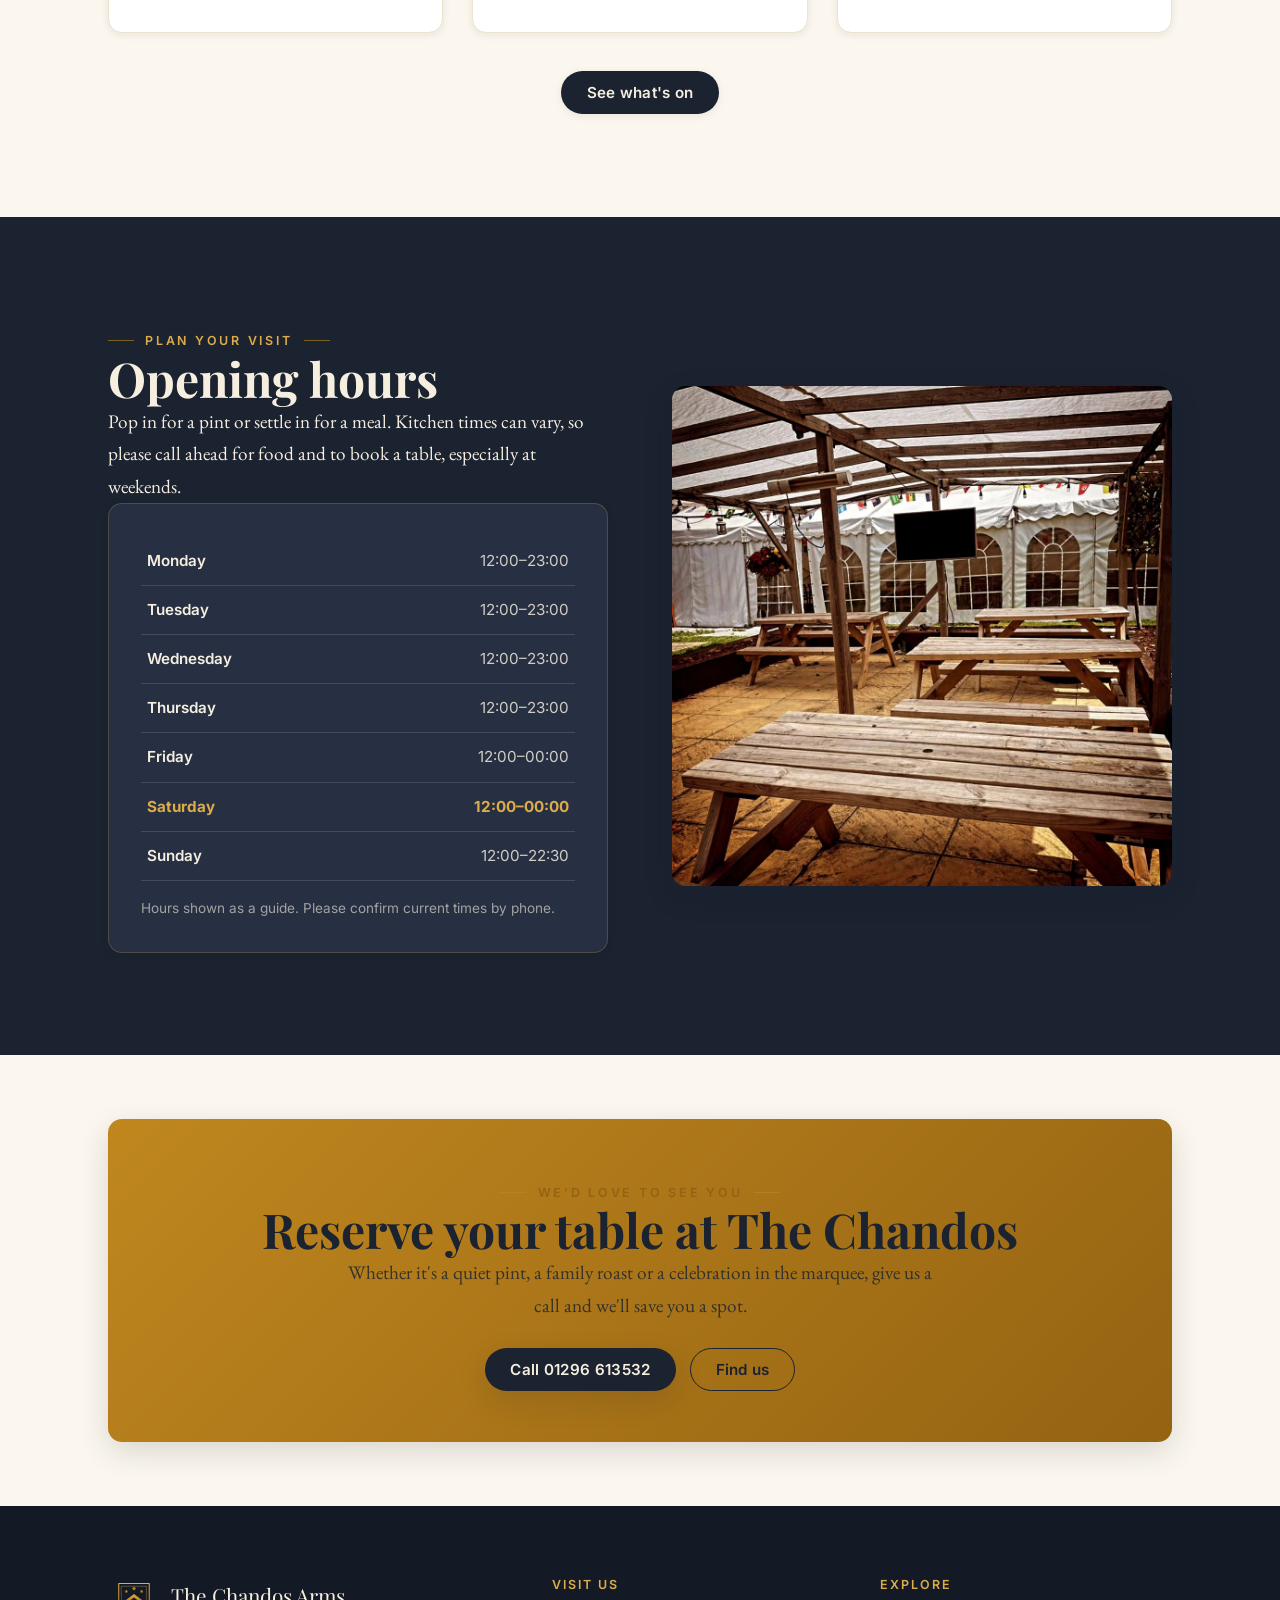
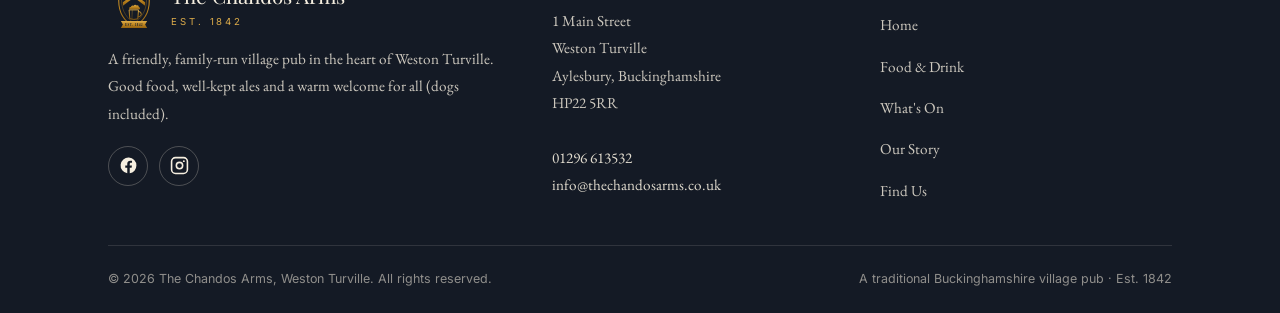
==== commit 80339641: "Update Sunday roast time to 12-4pm on Home and Find Us Brings these in line with the menu page so th" ====
--- a/index.html
+++ b/index.html
@@ -117,7 +117,7 @@
             <span class="eyebrow">Food at The Chandos</span>
             <h2 id="food-title">Proper pub food, done well</h2>
             <p>From beer-battered fish &amp; chips to our famous Sunday roast with all the trimmings, everything is freshly prepared in our kitchen. We work with local butchers, fishmongers and growers wherever we can, and we're always happy to adapt dishes for dietary needs.</p>
-            <p><strong>Sunday roasts are served 12&ndash;5pm</strong> and book up fast. Reserve your table to avoid missing out.</p>
+            <p><strong>Sunday roasts are served 12&ndash;4pm</strong> and book up fast. Reserve your table to avoid missing out.</p>
             <div class="btn-row">
               <a class="btn btn--gold" href="menu.html">See the full menu</a>
               <a class="btn btn--outline" href="tel:+441296613532">Book a table</a>
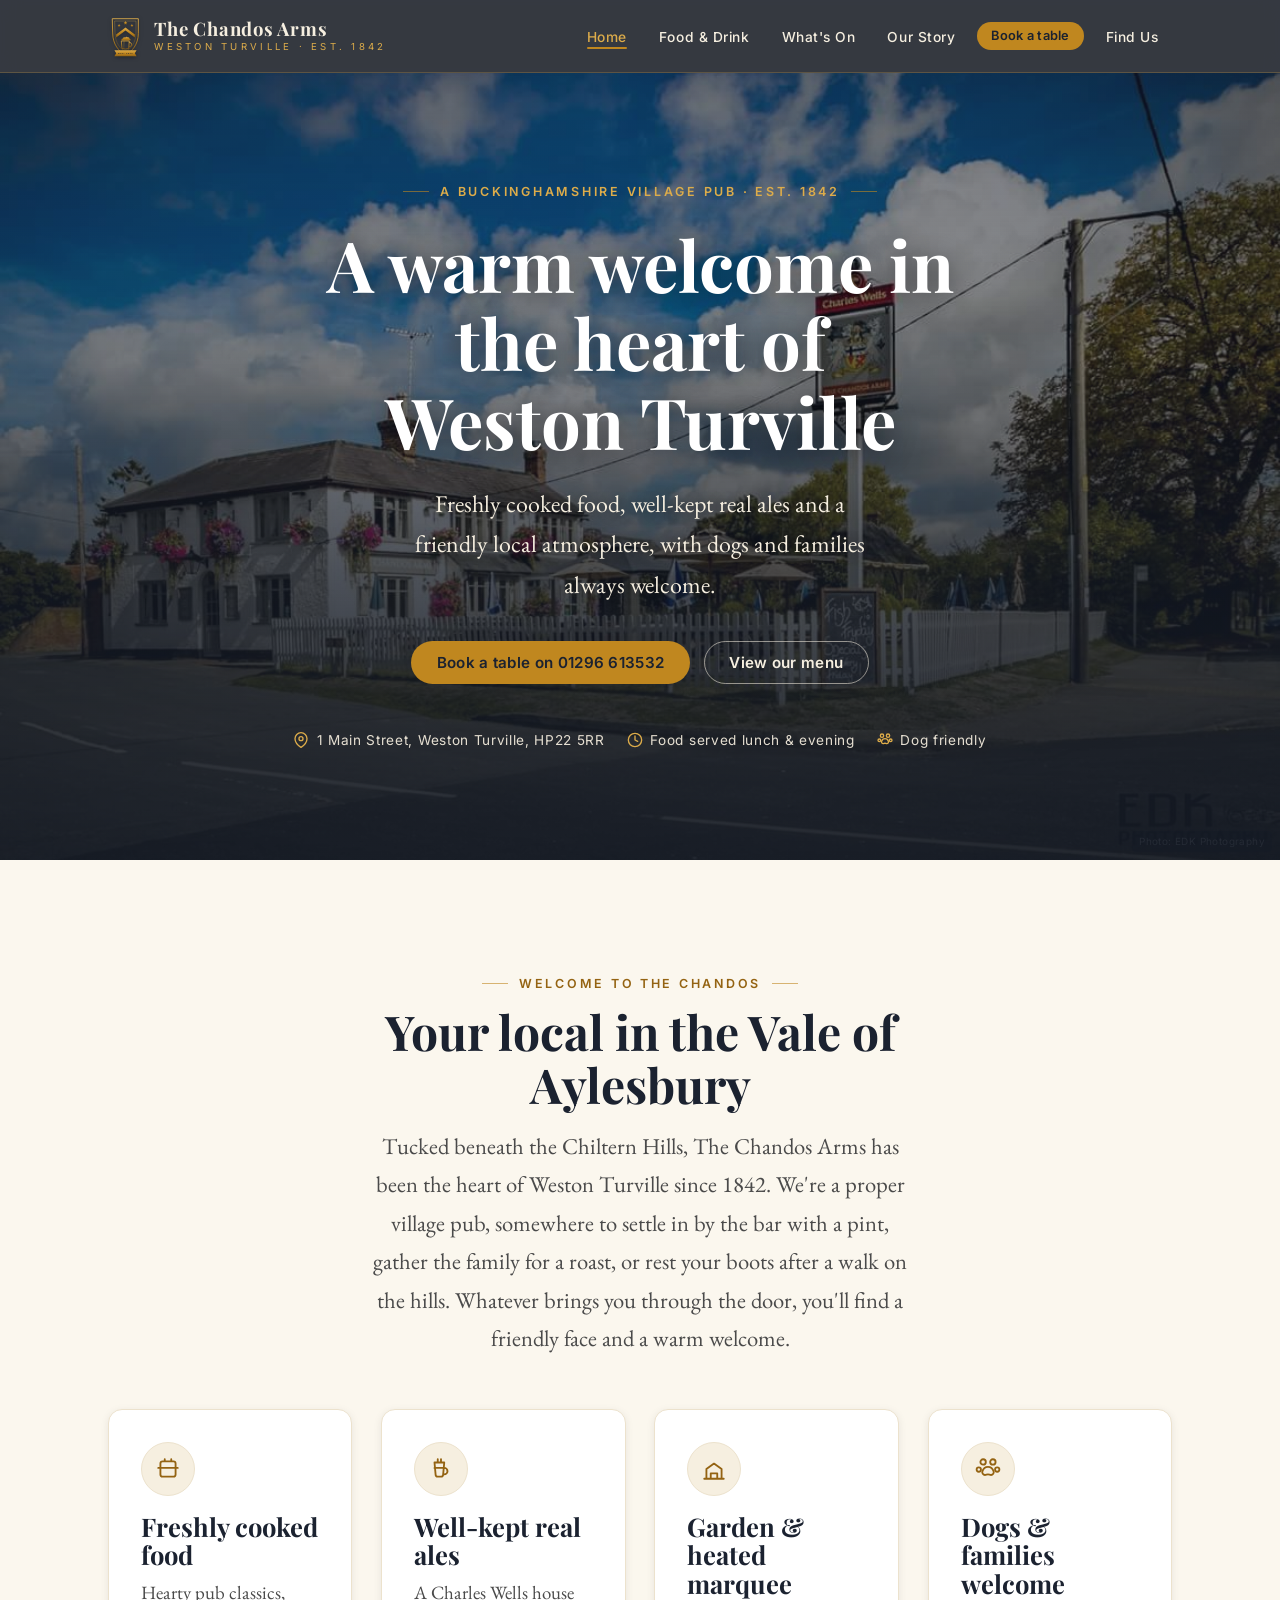
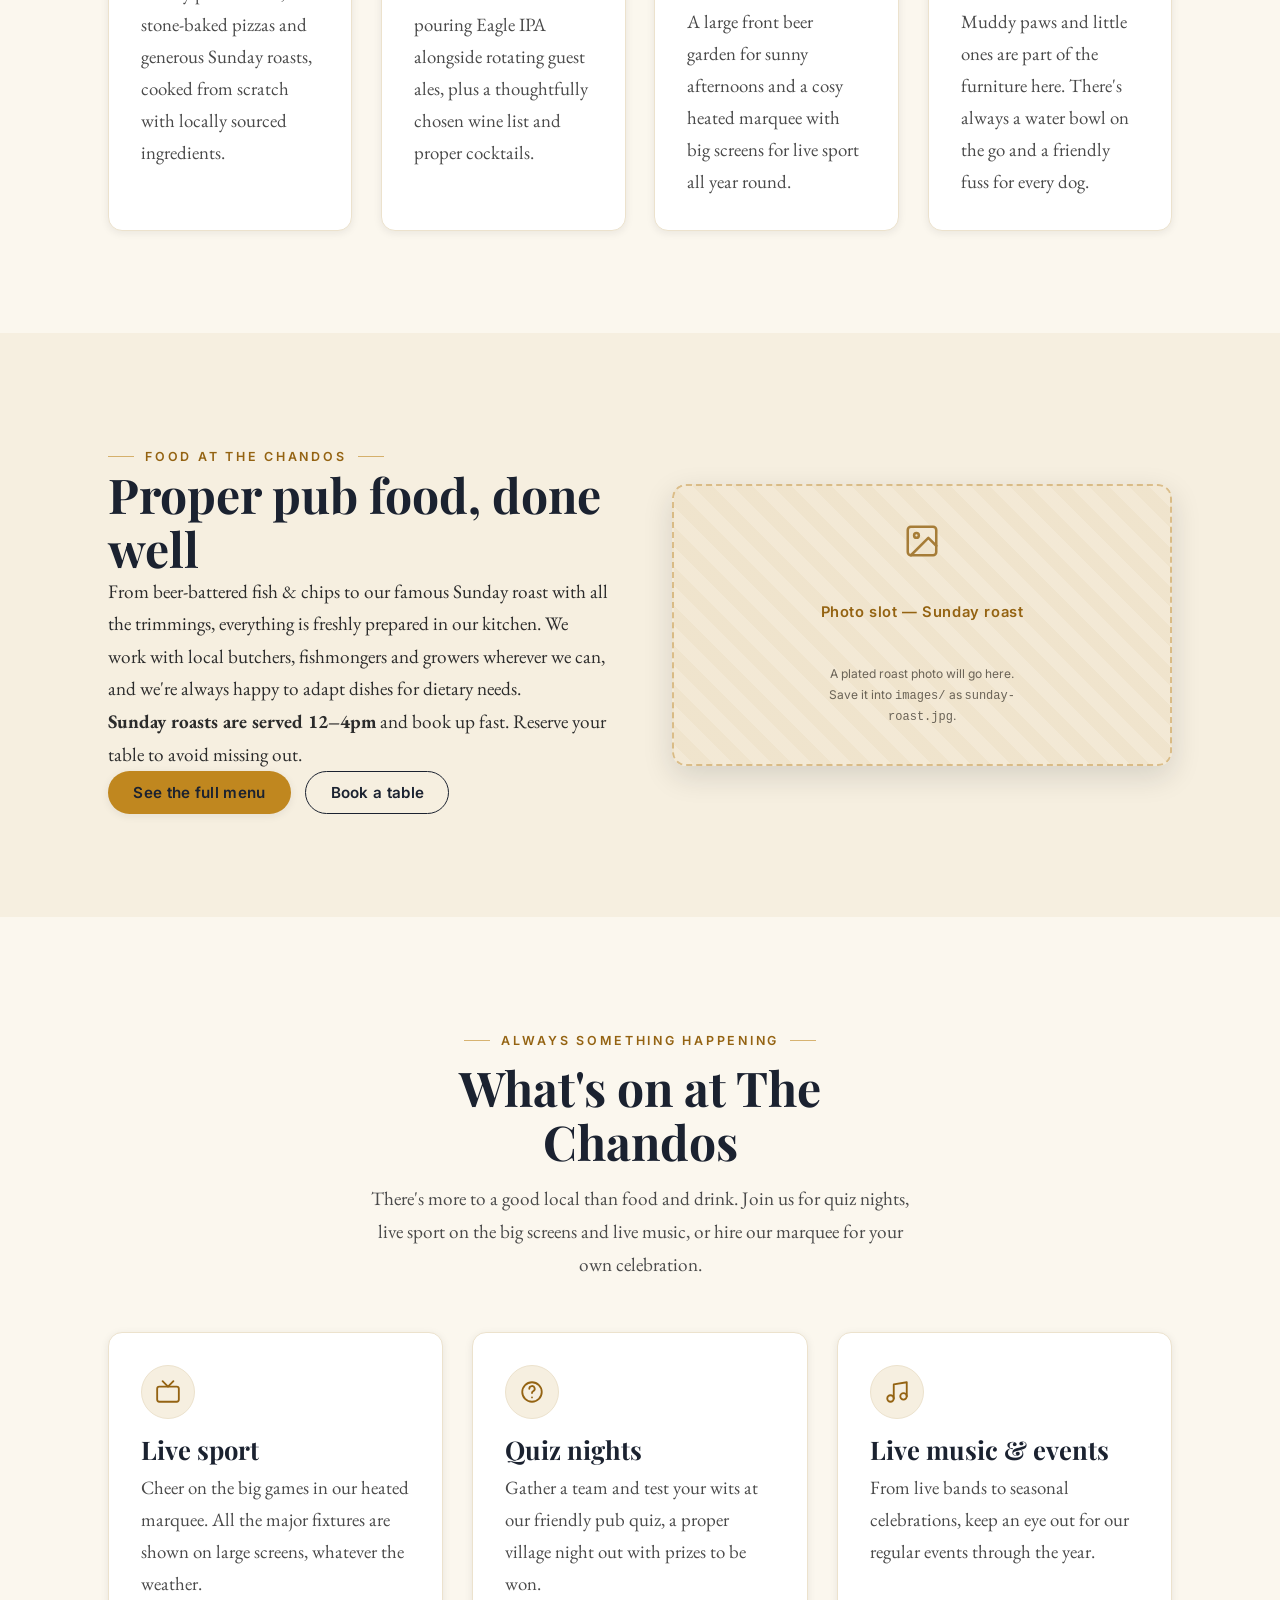
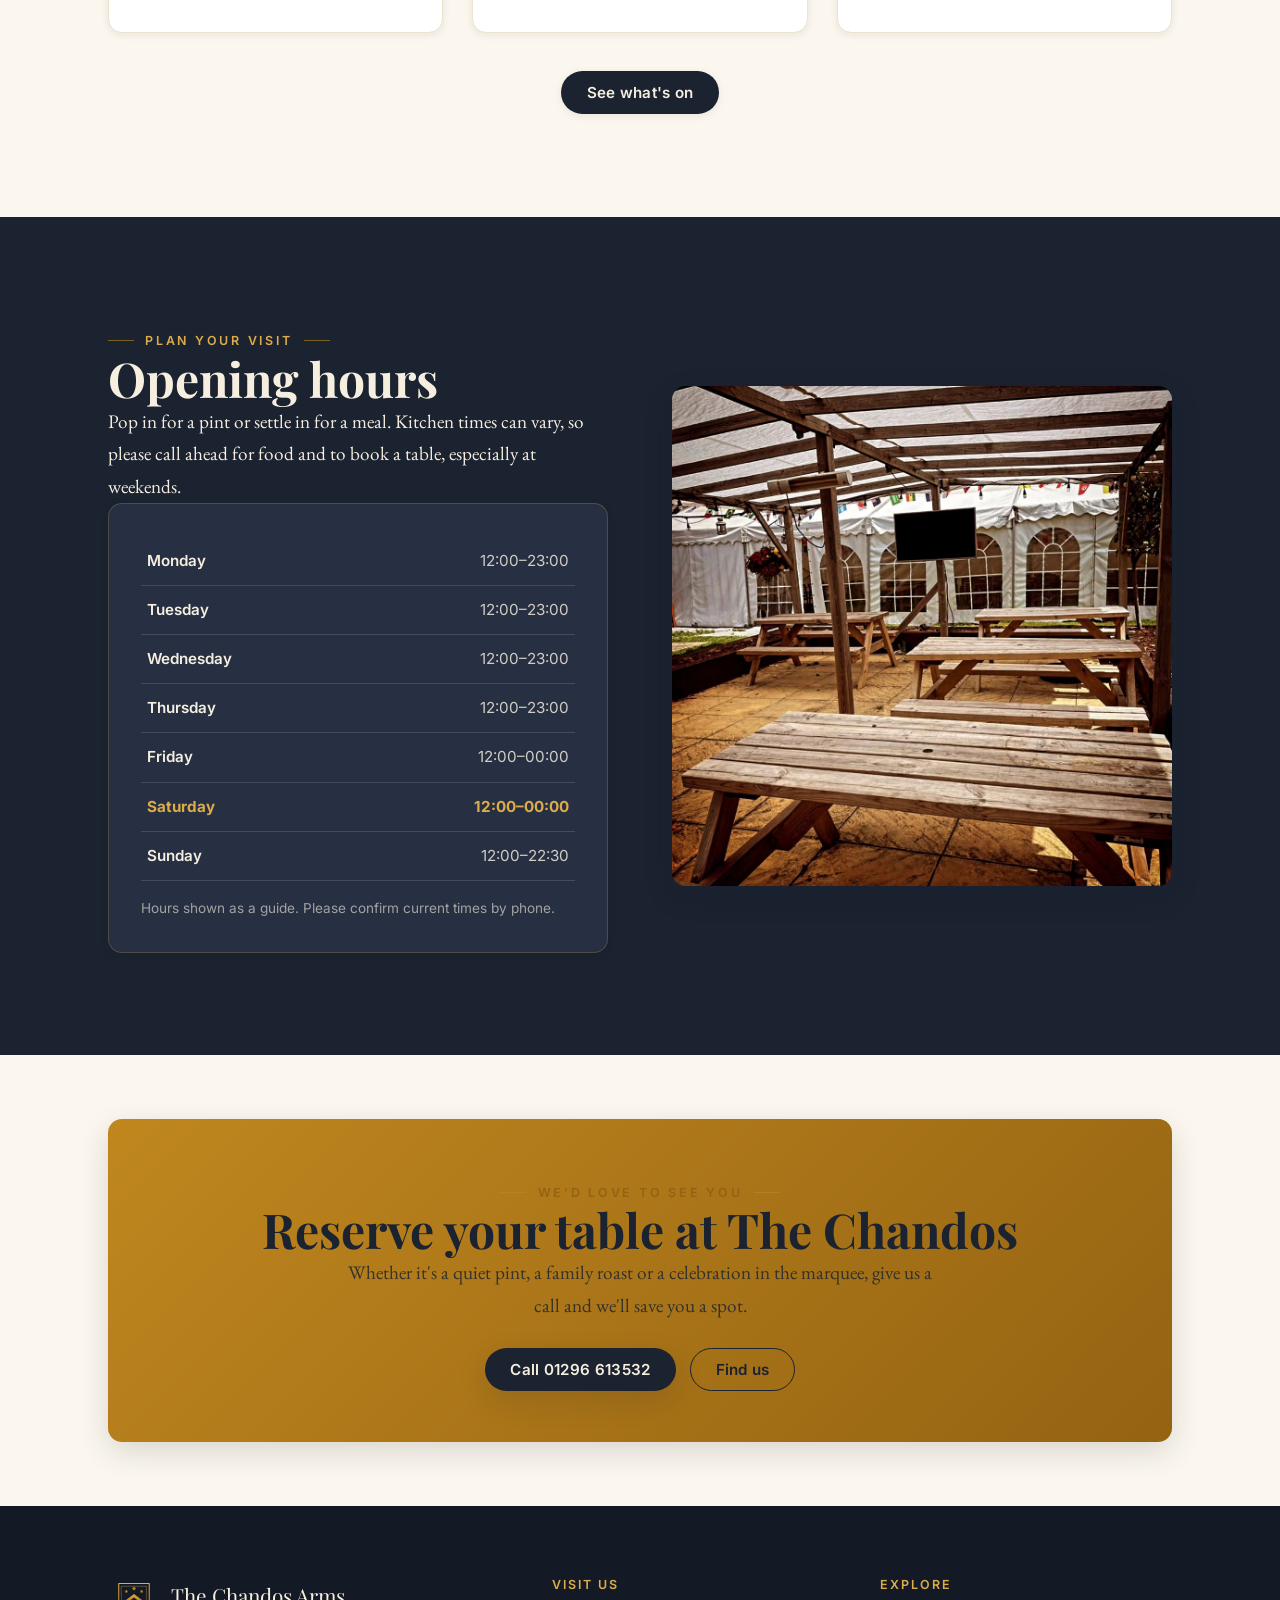
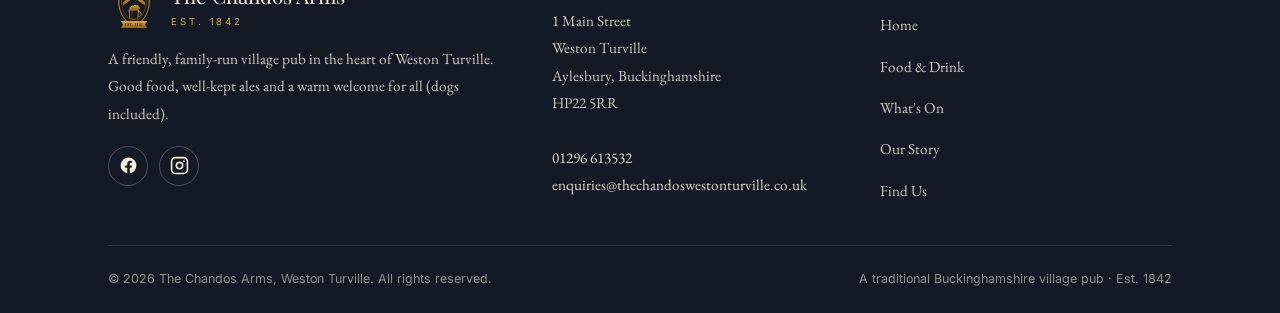
==== commit 48a07325: "Update contact email to enquiries@thechandoswestonturville.co.uk New address across all pages (mailt" ====
--- a/index.html
+++ b/index.html
@@ -236,7 +236,7 @@
             Aylesbury, Buckinghamshire<br />
             HP22 5RR<br /><br />
             <a href="tel:+441296613532">01296 613532</a><br />
-            <a href="mailto:info@thechandosarms.co.uk">info@thechandosarms.co.uk</a>
+            <a href="mailto:enquiries@thechandoswestonturville.co.uk">enquiries@thechandoswestonturville.co.uk</a>
           </p>
         </div>
         <div class="footer-col">
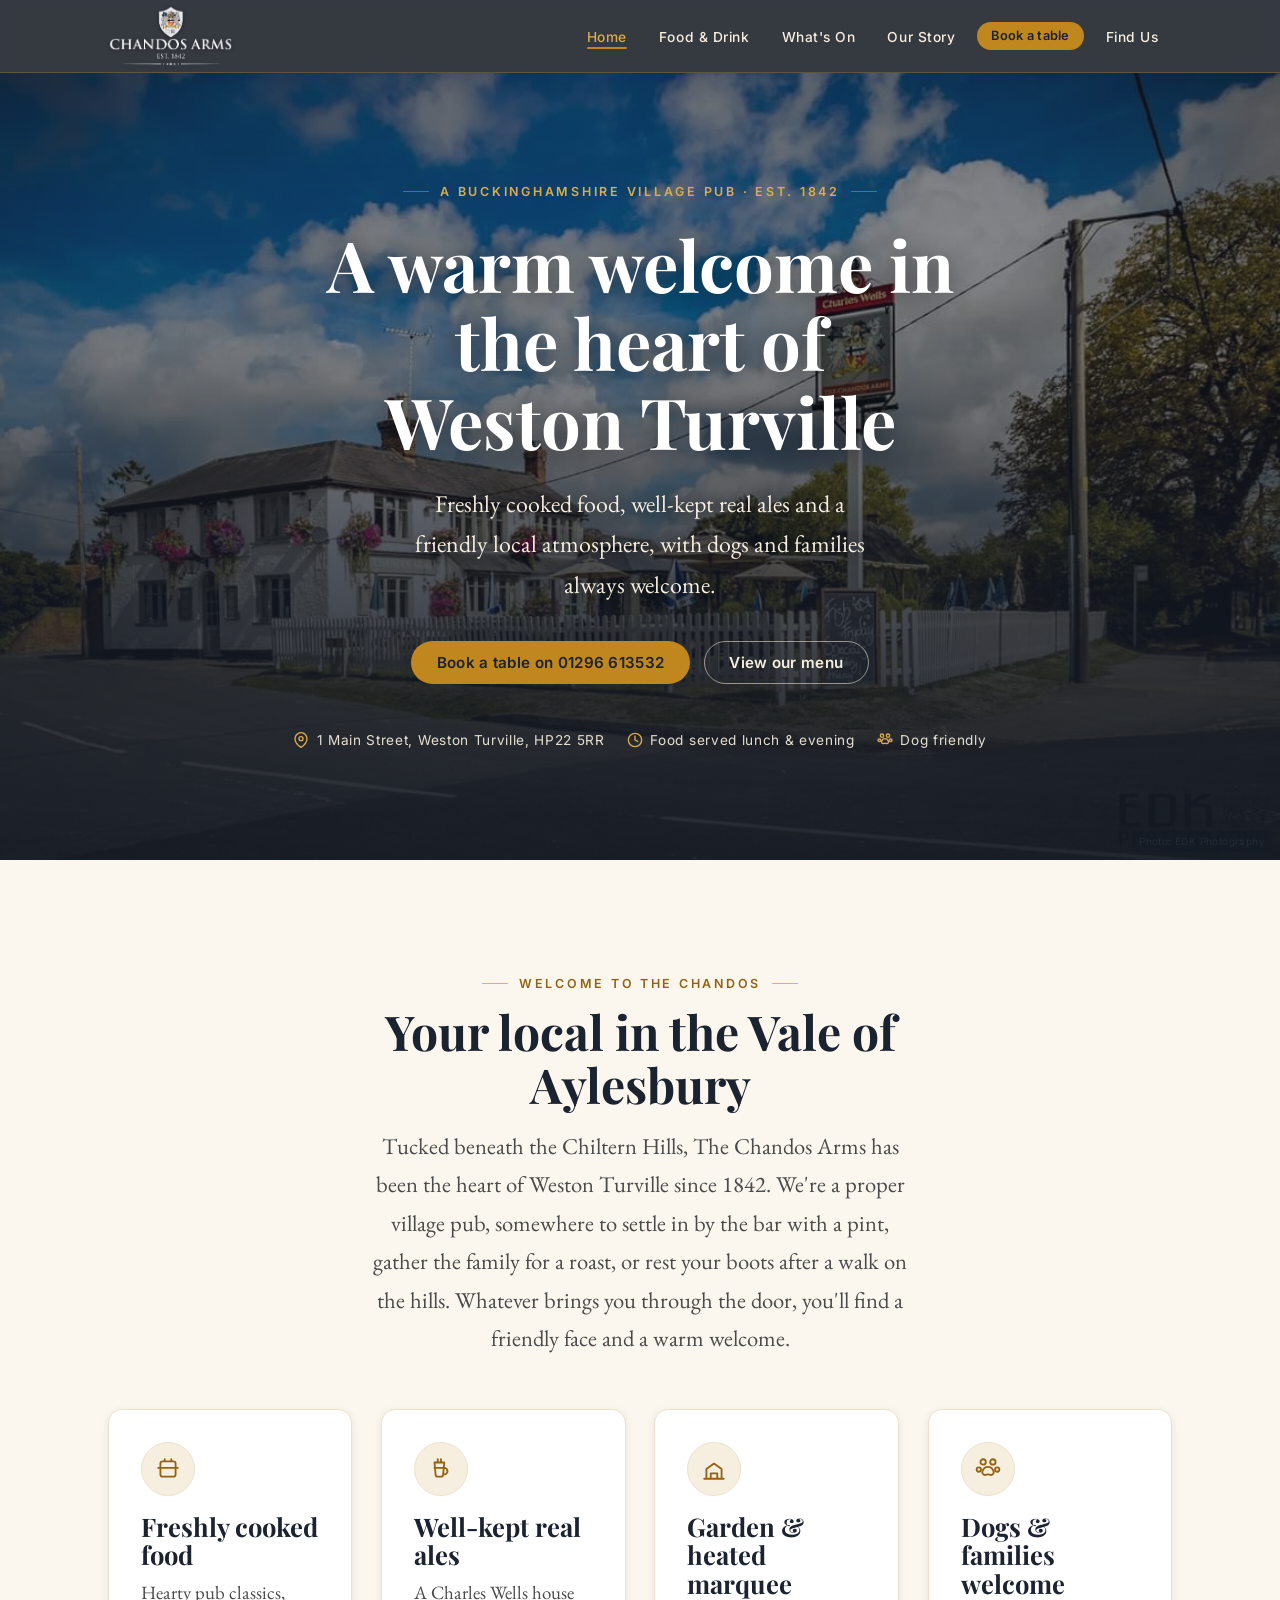
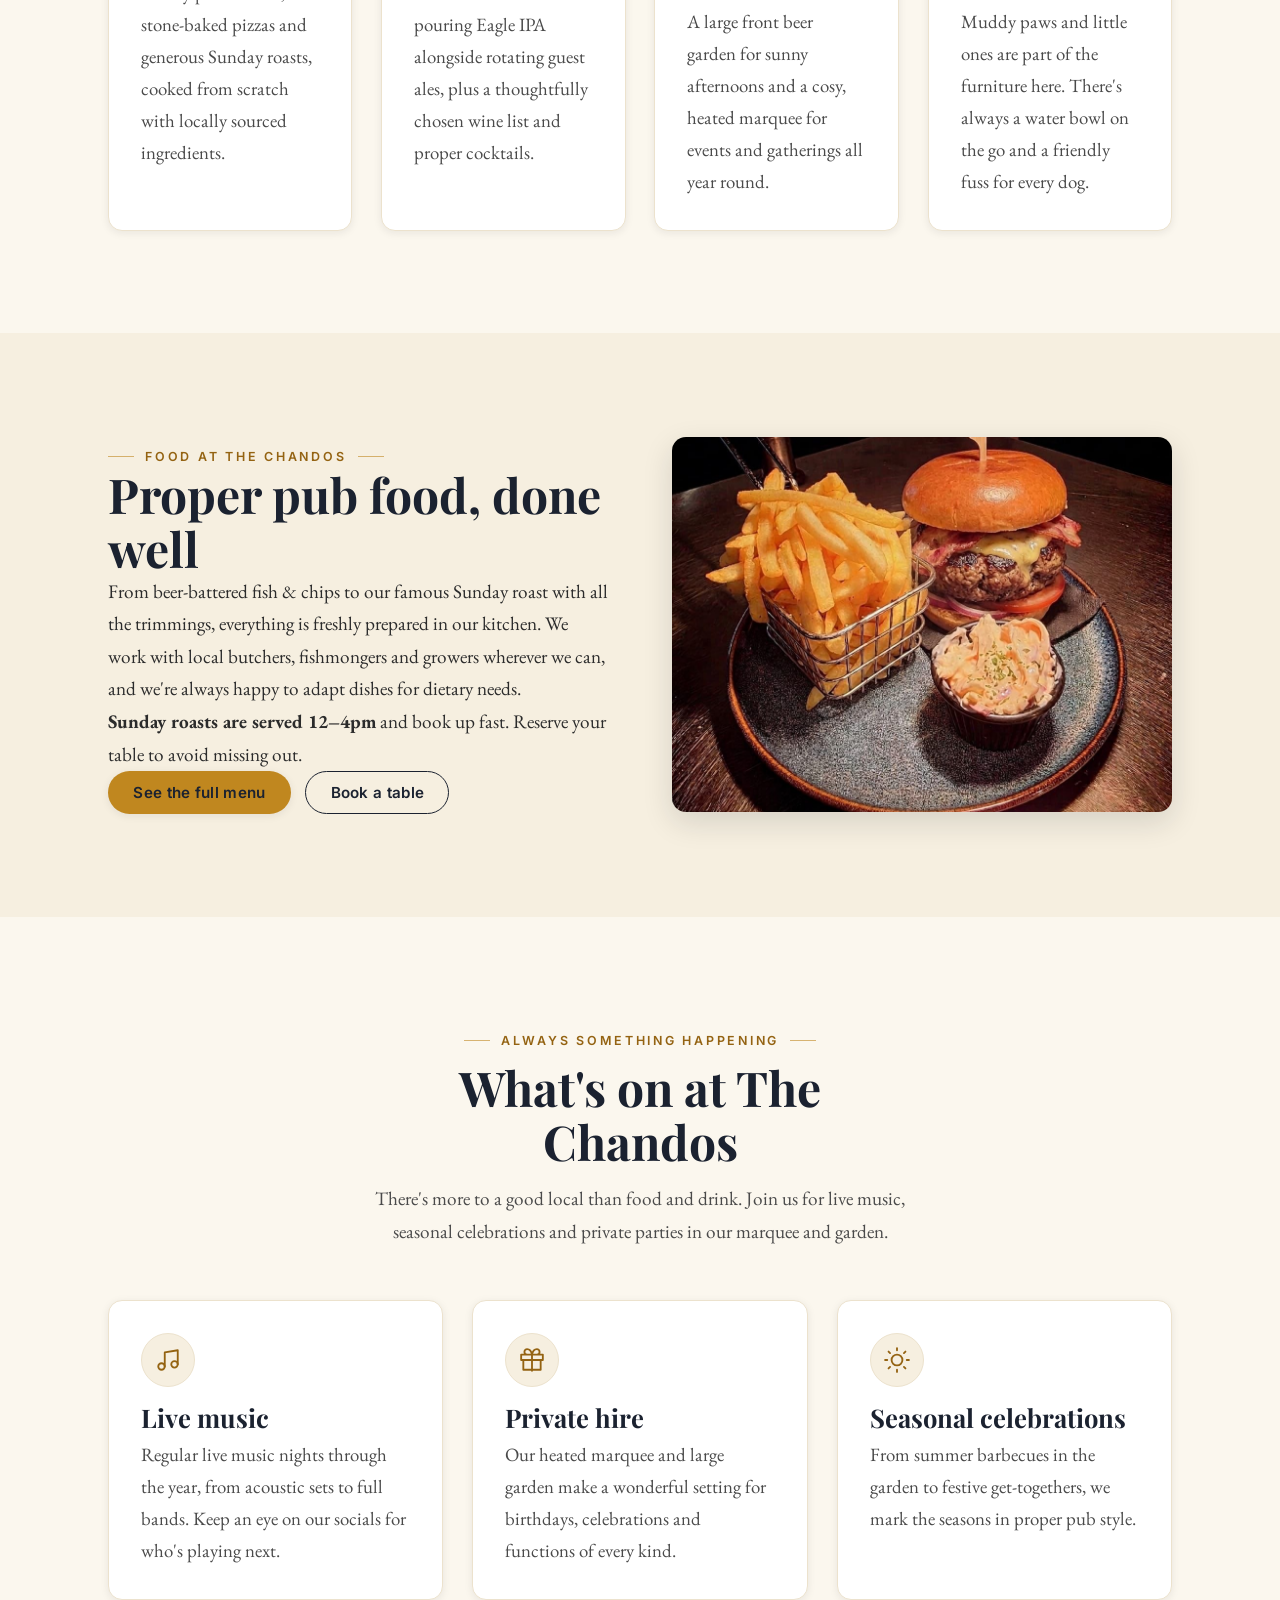
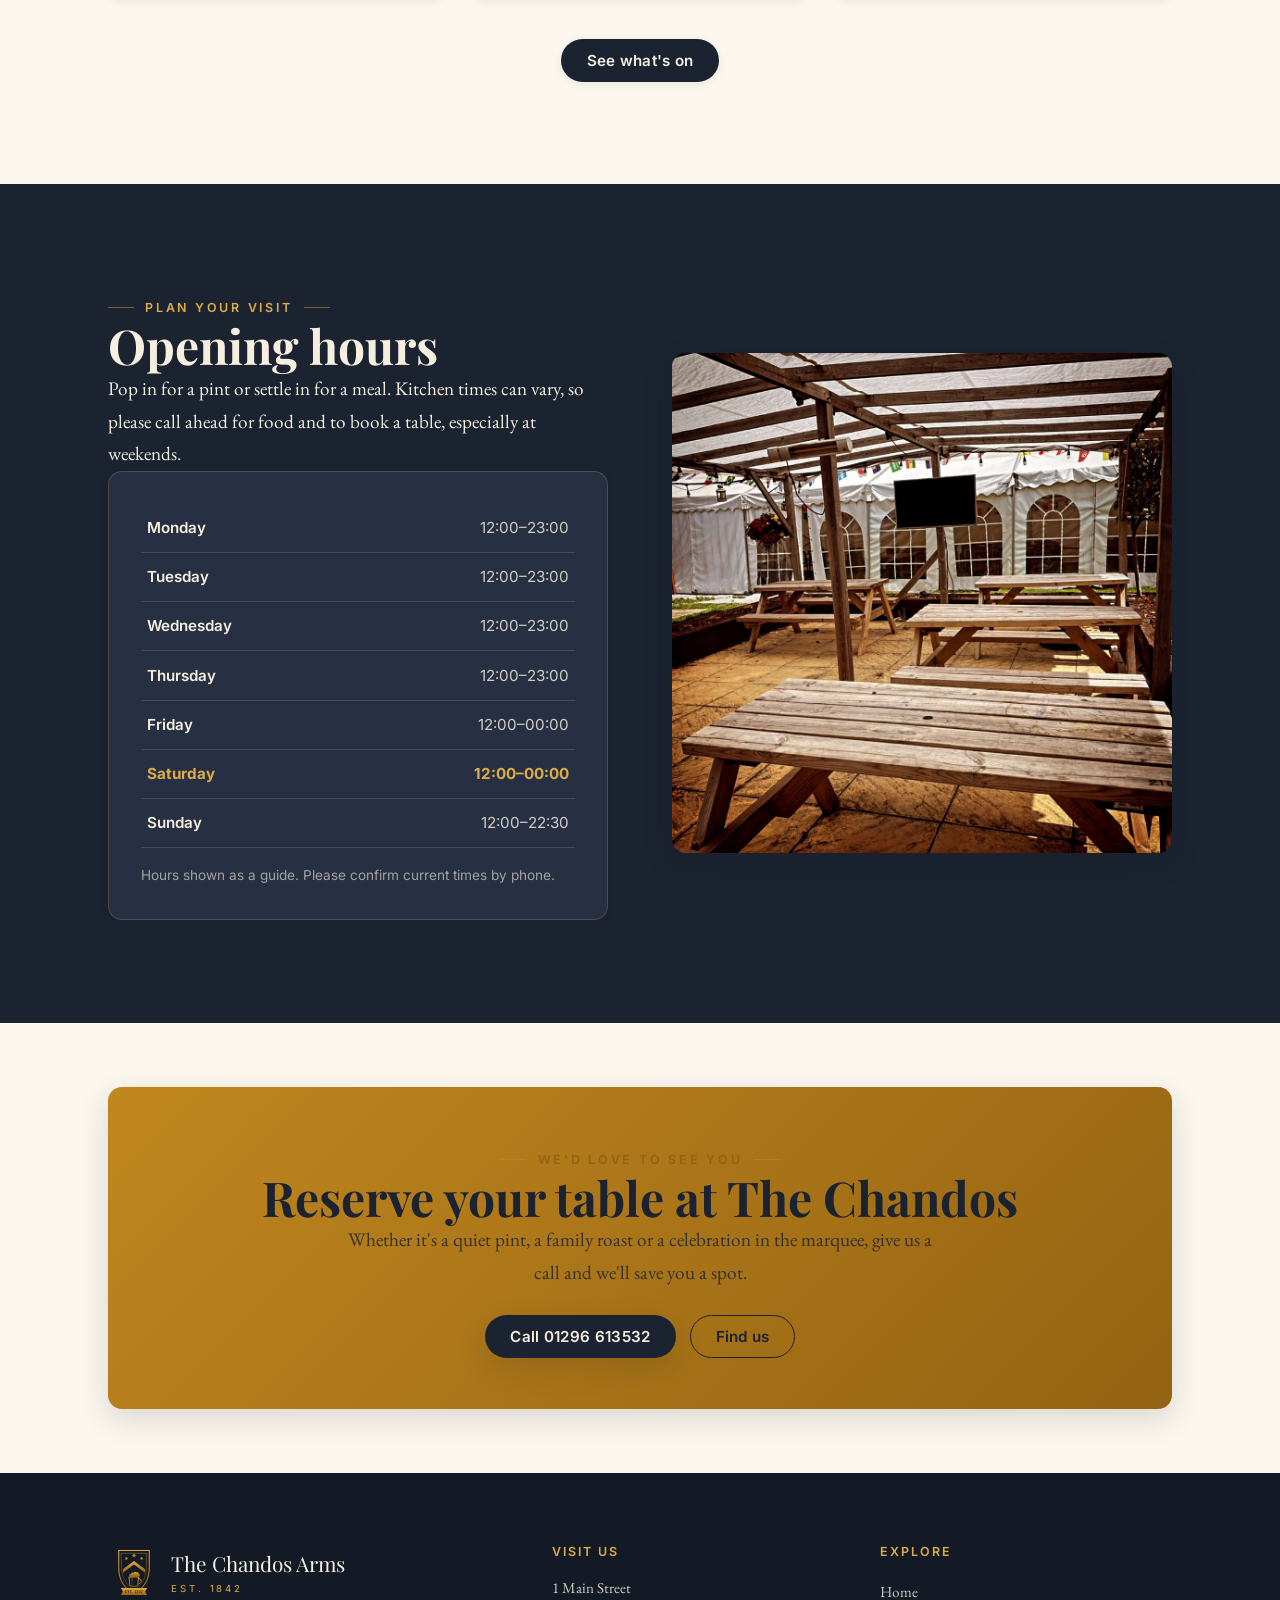
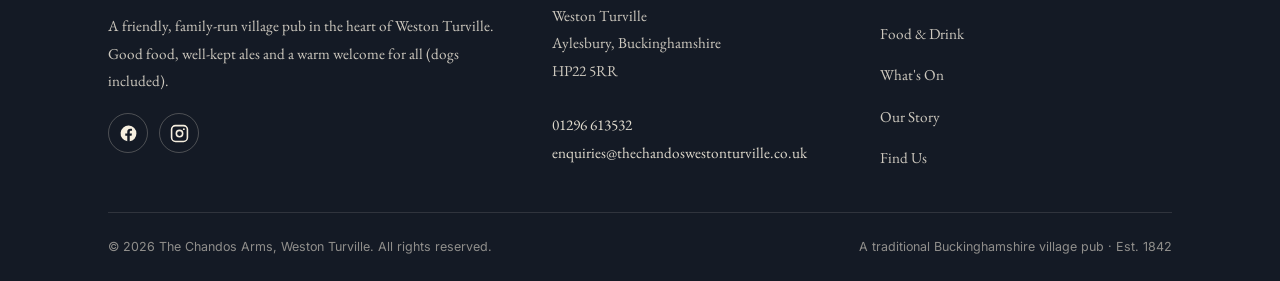
==== commit fa579674: "Remove Live Sport & Quiz Nights; add pub photos and real coat of arms - What's On: drop the Live Spo" ====
--- a/index.html
+++ b/index.html
@@ -22,11 +22,7 @@
   <header class="site-header">
     <nav class="nav container" aria-label="Primary">
       <a class="brand" href="index.html" aria-label="The Chandos Arms, home">
-        <img src="assets/logo.svg" alt="" width="44" height="55" />
-        <span class="brand-text">
-          <span class="name">The Chandos Arms</span>
-          <span class="sub">Weston&nbsp;Turville · Est.&nbsp;1842</span>
-        </span>
+        <img src="images/logo-arms.png" alt="" width="526" height="261" />
       </a>
       <button class="nav-toggle" aria-expanded="false" aria-controls="nav-menu" aria-label="Open menu">
         <span class="bars"></span>
@@ -91,7 +87,7 @@
           <article class="card reveal" data-delay="2">
             <span class="card__icon"><svg class="ico" viewBox="0 0 24 24" fill="none" stroke="currentColor" stroke-width="1.7" stroke-linecap="round" stroke-linejoin="round" aria-hidden="true"><path d="M3 21h18M5 21v-9l7-5 7 5v9M9 21v-5h6v5"/></svg></span>
             <h3>Garden &amp; heated marquee</h3>
-            <p>A large front beer garden for sunny afternoons and a cosy heated marquee with big screens for live sport all year round.</p>
+            <p>A large front beer garden for sunny afternoons and a cosy, heated marquee for events and gatherings all year round.</p>
           </article>
           <article class="card reveal" data-delay="3">
             <span class="card__icon"><svg class="ico" viewBox="0 0 24 24" fill="none" stroke="currentColor" stroke-width="1.7" stroke-linecap="round" stroke-linejoin="round" aria-hidden="true"><path d="M10 5.5a2.5 2.5 0 1 1-5 0 2.5 2.5 0 0 1 5 0zM19 5.5a2.5 2.5 0 1 1-5 0 2.5 2.5 0 0 1 5 0zM5.5 12.5a2 2 0 1 1-4 0 2 2 0 0 1 4 0zM22.5 12.5a2 2 0 1 1-4 0 2 2 0 0 1 4 0z"/><path d="M12 10c2.8 0 4.5 2 5.2 4.2.5 1.6-.7 3.3-2.4 3.3-1 0-1.8-.6-2.8-.6s-1.8.6-2.8.6c-1.7 0-2.9-1.7-2.4-3.3C7.5 12 9.2 10 12 10z"/></svg></span>
@@ -107,11 +103,7 @@
       <div class="container">
         <div class="split split--media-right">
           <div class="split__media reveal">
-            <div class="slot slot--wide">
-              <svg class="ico" viewBox="0 0 24 24" fill="none" stroke="currentColor" stroke-width="1.6" stroke-linecap="round" stroke-linejoin="round" aria-hidden="true"><rect x="3" y="3" width="18" height="18" rx="2"/><circle cx="8.5" cy="8.5" r="1.5"/><path d="m21 15-5-5L5 21"/></svg>
-              <span class="slot__label">Photo slot — Sunday roast</span>
-              <span class="slot__hint">A plated roast photo will go here. Save it into <code>images/</code> as <code>sunday-roast.jpg</code>.</span>
-            </div>
+            <img src="images/burger.jpg" alt="The Chandos Arms chunky beef and bacon burger in a toasted brioche bun, served with a basket of skin-on fries and a pot of coleslaw." width="1024" height="1030" loading="lazy" />
           </div>
           <div class="reveal" data-delay="1">
             <span class="eyebrow">Food at The Chandos</span>
@@ -133,23 +125,23 @@
         <div class="section-head center reveal">
           <span class="eyebrow eyebrow--center">Always something happening</span>
           <h2 id="on-title">What's on at The Chandos</h2>
-          <p>There's more to a good local than food and drink. Join us for quiz nights, live sport on the big screens and live music, or hire our marquee for your own celebration.</p>
+          <p>There's more to a good local than food and drink. Join us for live music, seasonal celebrations and private parties in our marquee and garden.</p>
         </div>
         <div class="grid grid--3">
           <article class="card reveal" data-delay="0">
-            <span class="card__icon"><svg class="ico" viewBox="0 0 24 24" fill="none" stroke="currentColor" stroke-width="1.7" stroke-linecap="round" stroke-linejoin="round" aria-hidden="true"><rect x="2" y="7" width="20" height="14" rx="2"/><path d="M17 2l-5 5-5-5"/></svg></span>
-            <h3>Live sport</h3>
-            <p>Cheer on the big games in our heated marquee. All the major fixtures are shown on large screens, whatever the weather.</p>
+            <span class="card__icon"><svg class="ico" viewBox="0 0 24 24" fill="none" stroke="currentColor" stroke-width="1.7" stroke-linecap="round" stroke-linejoin="round" aria-hidden="true"><path d="M9 18V5l12-2v13"/><circle cx="6" cy="18" r="3"/><circle cx="18" cy="16" r="3"/></svg></span>
+            <h3>Live music</h3>
+            <p>Regular live music nights through the year, from acoustic sets to full bands. Keep an eye on our socials for who's playing next.</p>
           </article>
           <article class="card reveal" data-delay="1">
-            <span class="card__icon"><svg class="ico" viewBox="0 0 24 24" fill="none" stroke="currentColor" stroke-width="1.7" stroke-linecap="round" stroke-linejoin="round" aria-hidden="true"><circle cx="12" cy="12" r="9"/><path d="M9.5 9a2.5 2.5 0 1 1 3.5 2.3c-.7.4-1 .8-1 1.7M12 17h.01"/></svg></span>
-            <h3>Quiz nights</h3>
-            <p>Gather a team and test your wits at our friendly pub quiz, a proper village night out with prizes to be won.</p>
+            <span class="card__icon"><svg class="ico" viewBox="0 0 24 24" fill="none" stroke="currentColor" stroke-width="1.7" stroke-linecap="round" stroke-linejoin="round" aria-hidden="true"><path d="M20 12v9H4v-9M2 7h20v5H2zM12 22V7M12 7H7.5a2.5 2.5 0 0 1 0-5C11 2 12 7 12 7zM12 7h4.5a2.5 2.5 0 0 0 0-5C13 2 12 7 12 7z"/></svg></span>
+            <h3>Private hire</h3>
+            <p>Our heated marquee and large garden make a wonderful setting for birthdays, celebrations and functions of every kind.</p>
           </article>
           <article class="card reveal" data-delay="2">
-            <span class="card__icon"><svg class="ico" viewBox="0 0 24 24" fill="none" stroke="currentColor" stroke-width="1.7" stroke-linecap="round" stroke-linejoin="round" aria-hidden="true"><path d="M9 18V5l12-2v13"/><circle cx="6" cy="18" r="3"/><circle cx="18" cy="16" r="3"/></svg></span>
-            <h3>Live music &amp; events</h3>
-            <p>From live bands to seasonal celebrations, keep an eye out for our regular events through the year.</p>
+            <span class="card__icon"><svg class="ico" viewBox="0 0 24 24" fill="none" stroke="currentColor" stroke-width="1.7" stroke-linecap="round" stroke-linejoin="round" aria-hidden="true"><circle cx="12" cy="12" r="5"/><path d="M12 1v2M12 21v2M4.2 4.2l1.4 1.4M18.4 18.4l1.4 1.4M1 12h2M21 12h2M4.2 19.8l1.4-1.4M18.4 5.6l1.4-1.4"/></svg></span>
+            <h3>Seasonal celebrations</h3>
+            <p>From summer barbecues in the garden to festive get-togethers, we mark the seasons in proper pub style.</p>
           </article>
         </div>
         <div class="btn-row center" style="margin-top: 2.4rem;">
@@ -183,7 +175,7 @@
             </div>
           </div>
           <div class="frame reveal" data-delay="1">
-            <img src="images/garden-benches.jpg" alt="The Chandos Arms' covered garden seating area with wooden picnic benches under a pergola and a screen for live sport." width="1080" height="1080" loading="lazy" />
+            <img src="images/garden-benches.jpg" alt="The Chandos Arms' covered garden seating area with wooden picnic benches under a pergola strung with festoon lights." width="1080" height="1080" loading="lazy" />
           </div>
         </div>
       </div>
--- a/css/styles.css
+++ b/css/styles.css
@@ -163,8 +163,9 @@
   display: flex; align-items: center; justify-content: space-between; gap: 1rem;
   min-height: var(--header-h);
 }
+.hero-crest { display: block; width: min(240px, 62%); height: auto; margin: 0 auto 1.6rem; }
 .brand { display: flex; align-items: center; gap: 0.7rem; text-decoration: none; }
-.brand img { height: 44px; width: auto; filter: drop-shadow(0 1px 2px rgba(0,0,0,0.4)); }
+.brand img { height: 62px; width: auto; filter: drop-shadow(0 1px 2px rgba(0,0,0,0.4)); }
 .brand-text { display: flex; flex-direction: column; line-height: 1; }
 .brand-text .name {
   font-family: var(--font-display); font-weight: 700; color: var(--cream);
@@ -208,6 +209,7 @@
 
 @media (max-width: 860px) {
   .nav-toggle { display: inline-flex; }
+  .brand img { height: 50px; }
   .nav-menu {
     position: fixed; inset: var(--header-h) 0 auto 0;
     background: var(--navy-deep);
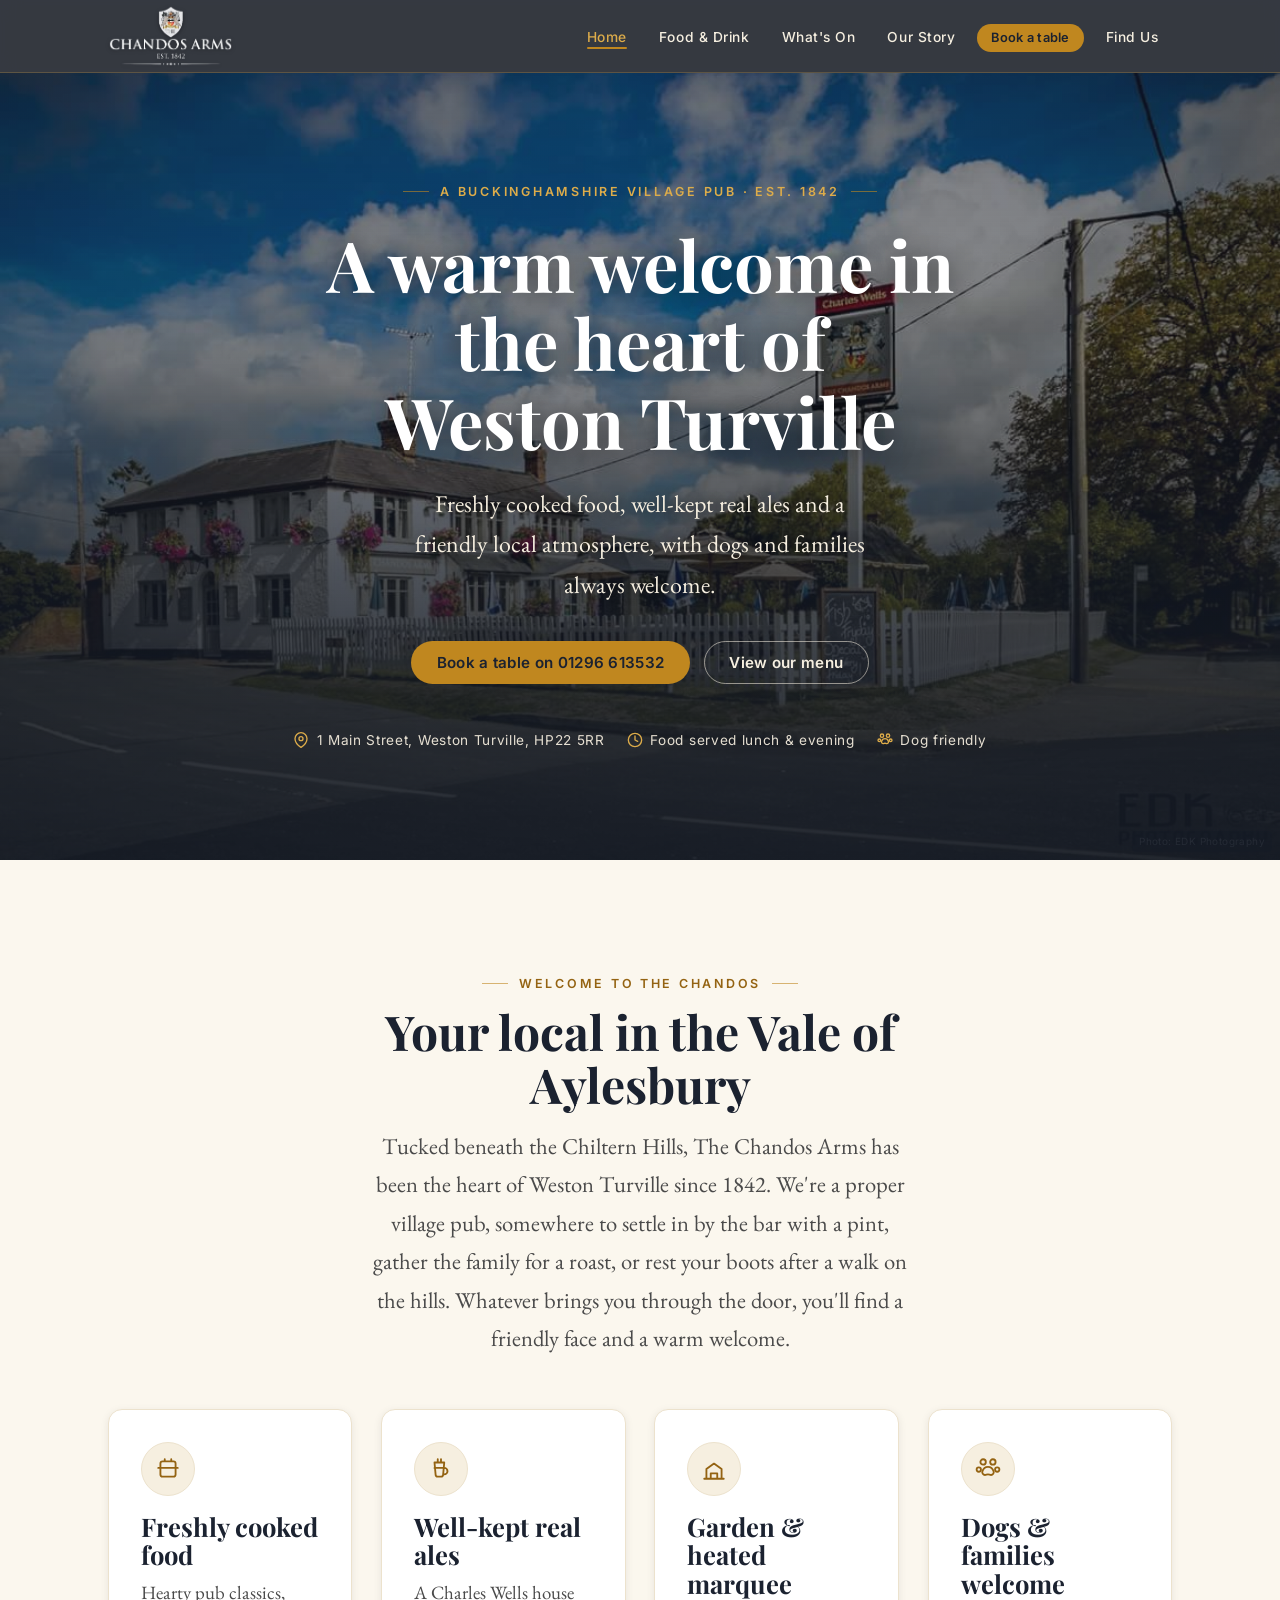
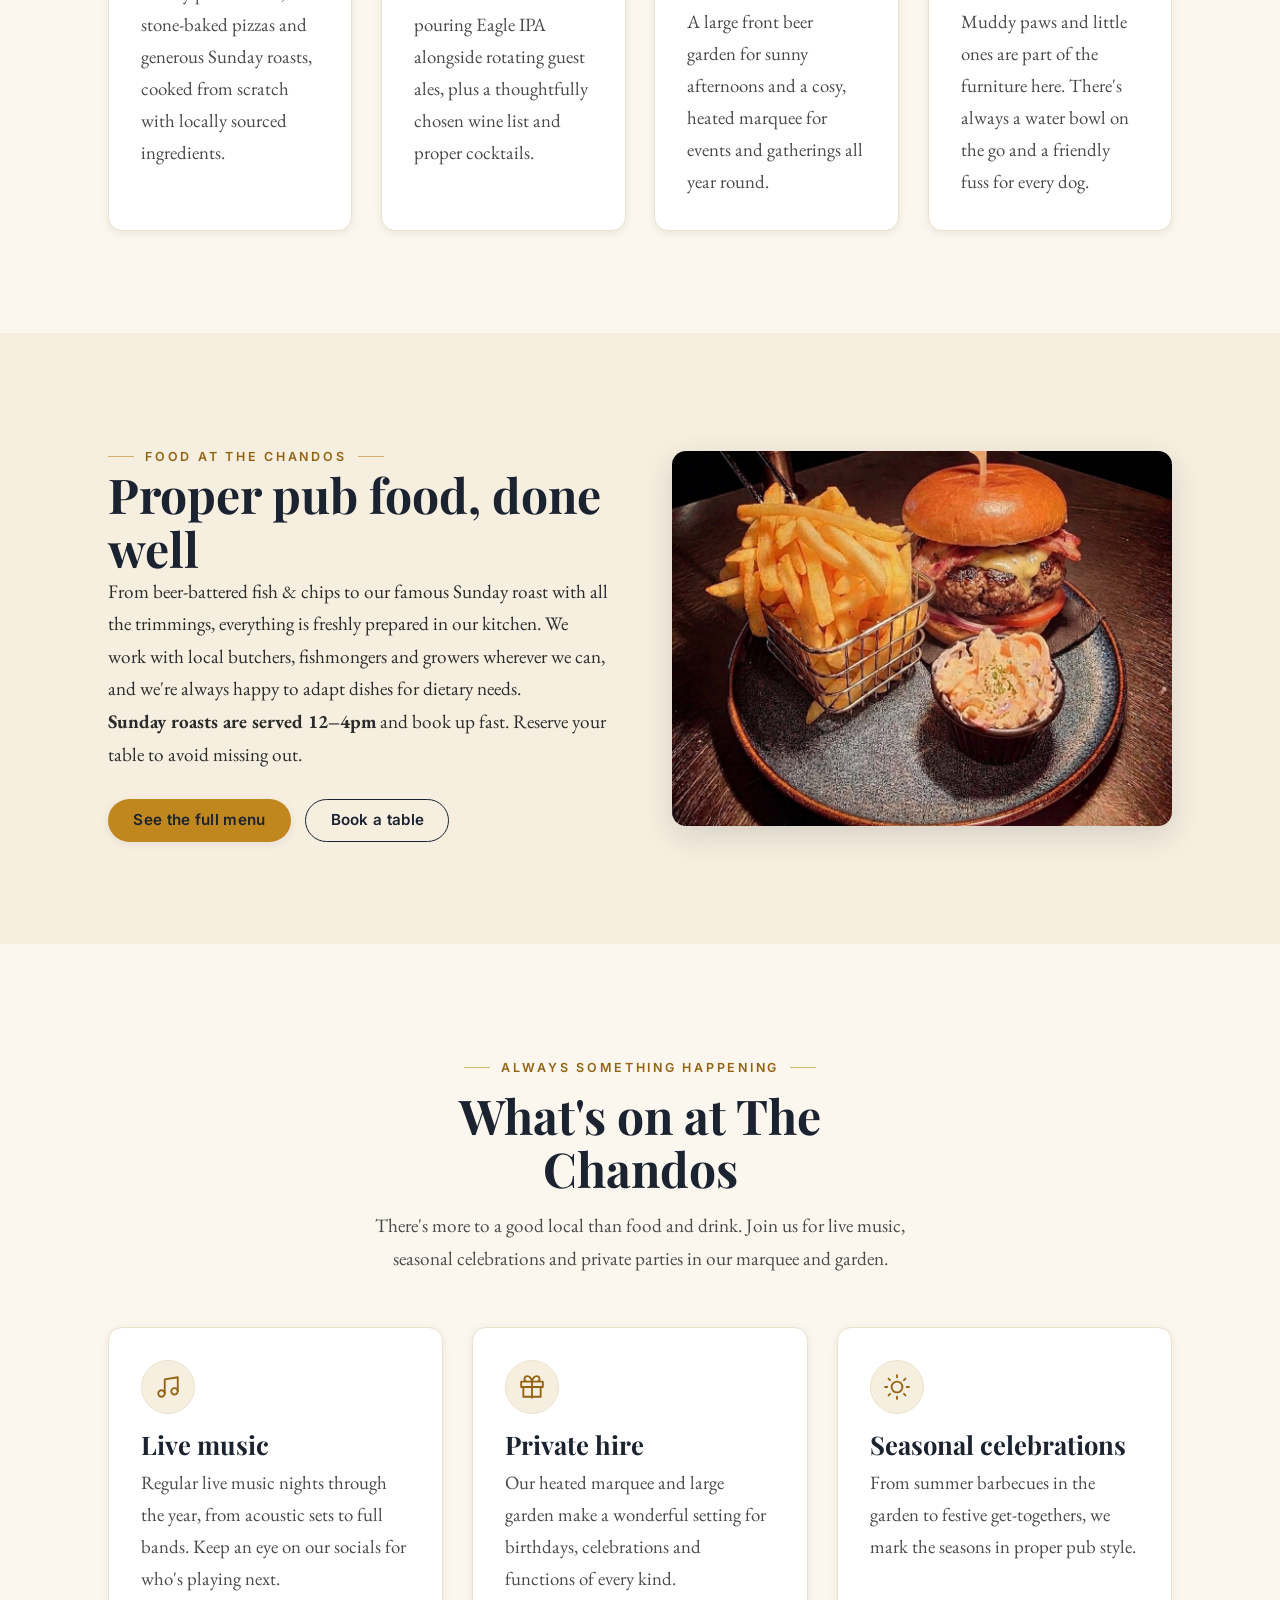
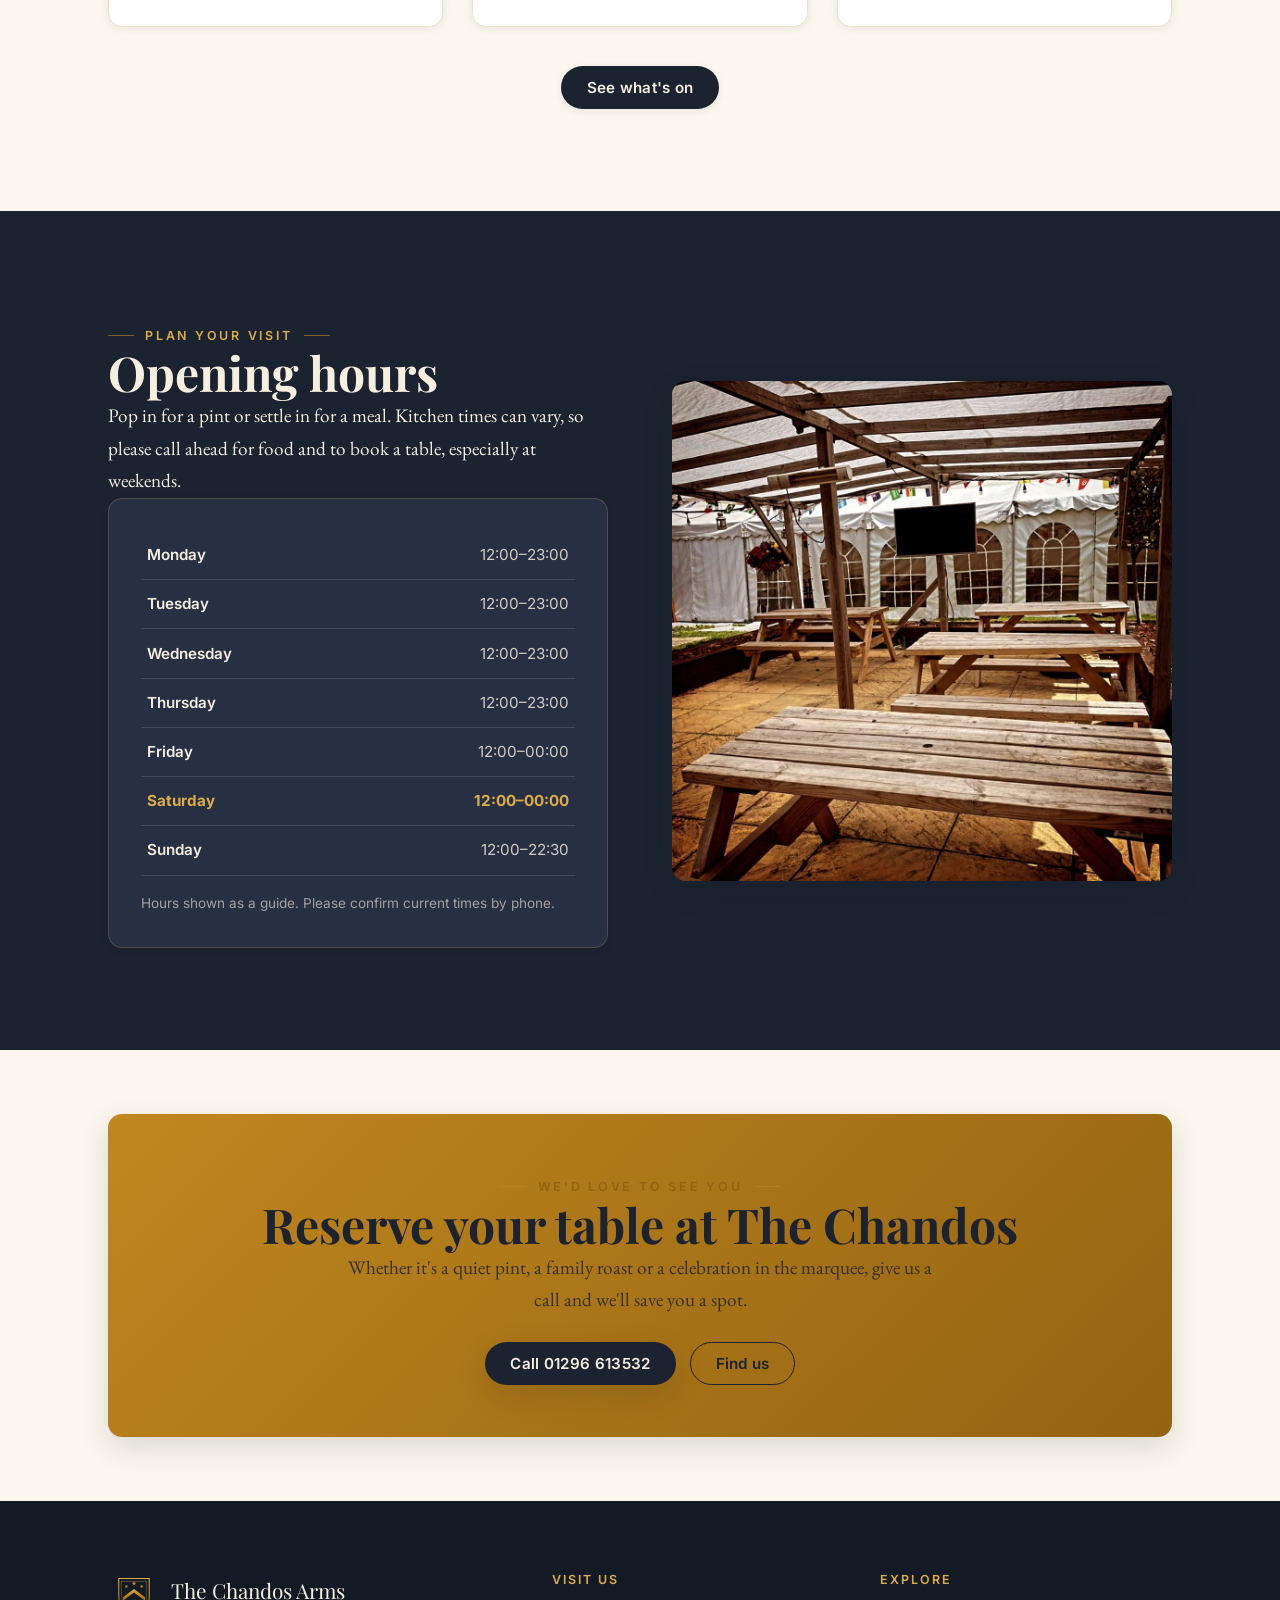
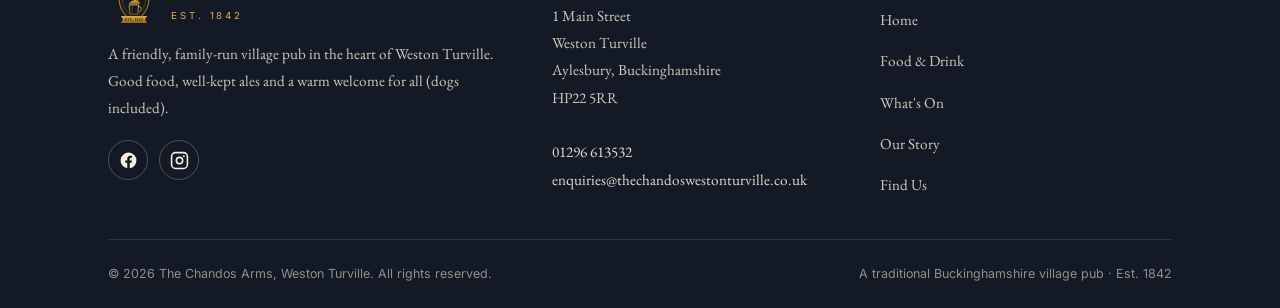
==== commit 14c0ac26: "Update favicon to the pub coat of arms Replace the simple SVG shield mark with the real crest on a n" ====
--- a/index.html
+++ b/index.html
@@ -5,7 +5,9 @@
   <meta name="viewport" content="width=device-width, initial-scale=1.0" />
   <title>The Chandos Arms. A warm welcome in Weston Turville | Pub · Est. 1842</title>
   <meta name="description" content="The Chandos Arms is a friendly, family-run village pub in Weston Turville, Buckinghamshire. Freshly cooked food, real ales, Sunday roasts, a large beer garden and a heated marquee. Dogs and families always welcome." />
-  <link rel="icon" href="assets/favicon.svg" type="image/svg+xml" />
+  <link rel="icon" type="image/png" sizes="32x32" href="assets/favicon-32.png" />
+  <link rel="icon" type="image/png" sizes="48x48" href="assets/favicon-48.png" />
+  <link rel="apple-touch-icon" href="assets/apple-touch-icon.png" />
   <link rel="preconnect" href="https://fonts.googleapis.com" />
   <link rel="preconnect" href="https://fonts.gstatic.com" crossorigin />
   <link href="https://fonts.googleapis.com/css2?family=Playfair+Display:wght@500;600;700;800&family=EB+Garamond:ital,wght@0,400;0,500;0,600;1,400&family=Inter:wght@400;500;600;700;800&display=swap" rel="stylesheet" />
--- a/css/styles.css
+++ b/css/styles.css
@@ -147,7 +147,7 @@
 .btn--outline { --btn-bg: transparent; --btn-fg: var(--navy); border-color: var(--navy); box-shadow: none; }
 .btn--outline:hover { background: var(--navy); color: var(--cream); }
 .btn .ico { width: 1.05em; height: 1.05em; }
-.btn-row { display: flex; flex-wrap: wrap; gap: 0.9rem; }
+.btn-row { display: flex; flex-wrap: wrap; gap: 0.9rem; margin-top: 1.7rem; }
 .btn-row.center { justify-content: center; }
 
 /* ---------- Header / nav ---------- */
@@ -163,7 +163,7 @@
   display: flex; align-items: center; justify-content: space-between; gap: 1rem;
   min-height: var(--header-h);
 }
-.hero-crest { display: block; width: min(240px, 62%); height: auto; margin: 0 auto 1.6rem; }
+.hero-crest { display: block; width: min(300px, 68%); height: auto; margin: 0 auto 1.8rem; }
 .brand { display: flex; align-items: center; gap: 0.7rem; text-decoration: none; }
 .brand img { height: 62px; width: auto; filter: drop-shadow(0 1px 2px rgba(0,0,0,0.4)); }
 .brand-text { display: flex; flex-direction: column; line-height: 1; }
@@ -190,6 +190,7 @@
 }
 .btn--sm { padding: 0.5em 1.05em; font-size: 0.8rem; box-shadow: none; }
 .nav-book { display: flex; align-items: center; margin: 0 0.2rem; }
+.nav-book .btn { position: relative; top: 2px; }
 
 .nav-toggle {
   display: none; background: transparent; border: 1px solid rgba(246,239,224,0.4);
@@ -225,7 +226,7 @@
   .nav-links a:not(.btn) { padding: 0.85rem 0.6rem; font-size: 1rem; border-bottom: 1px solid rgba(246,239,224,0.08); }
   .nav-links a[aria-current="page"]::after { display: none; }
   .nav-book { order: 20; margin: 0.9rem 0 0; }
-  .nav-book .btn { width: 100%; padding: 0.9em; font-size: 0.95rem; box-shadow: var(--shadow-sm); }
+  .nav-book .btn { width: 100%; padding: 0.9em; font-size: 0.95rem; box-shadow: var(--shadow-sm); top: 0; }
 }
 
 /* ---------- Hero ---------- */
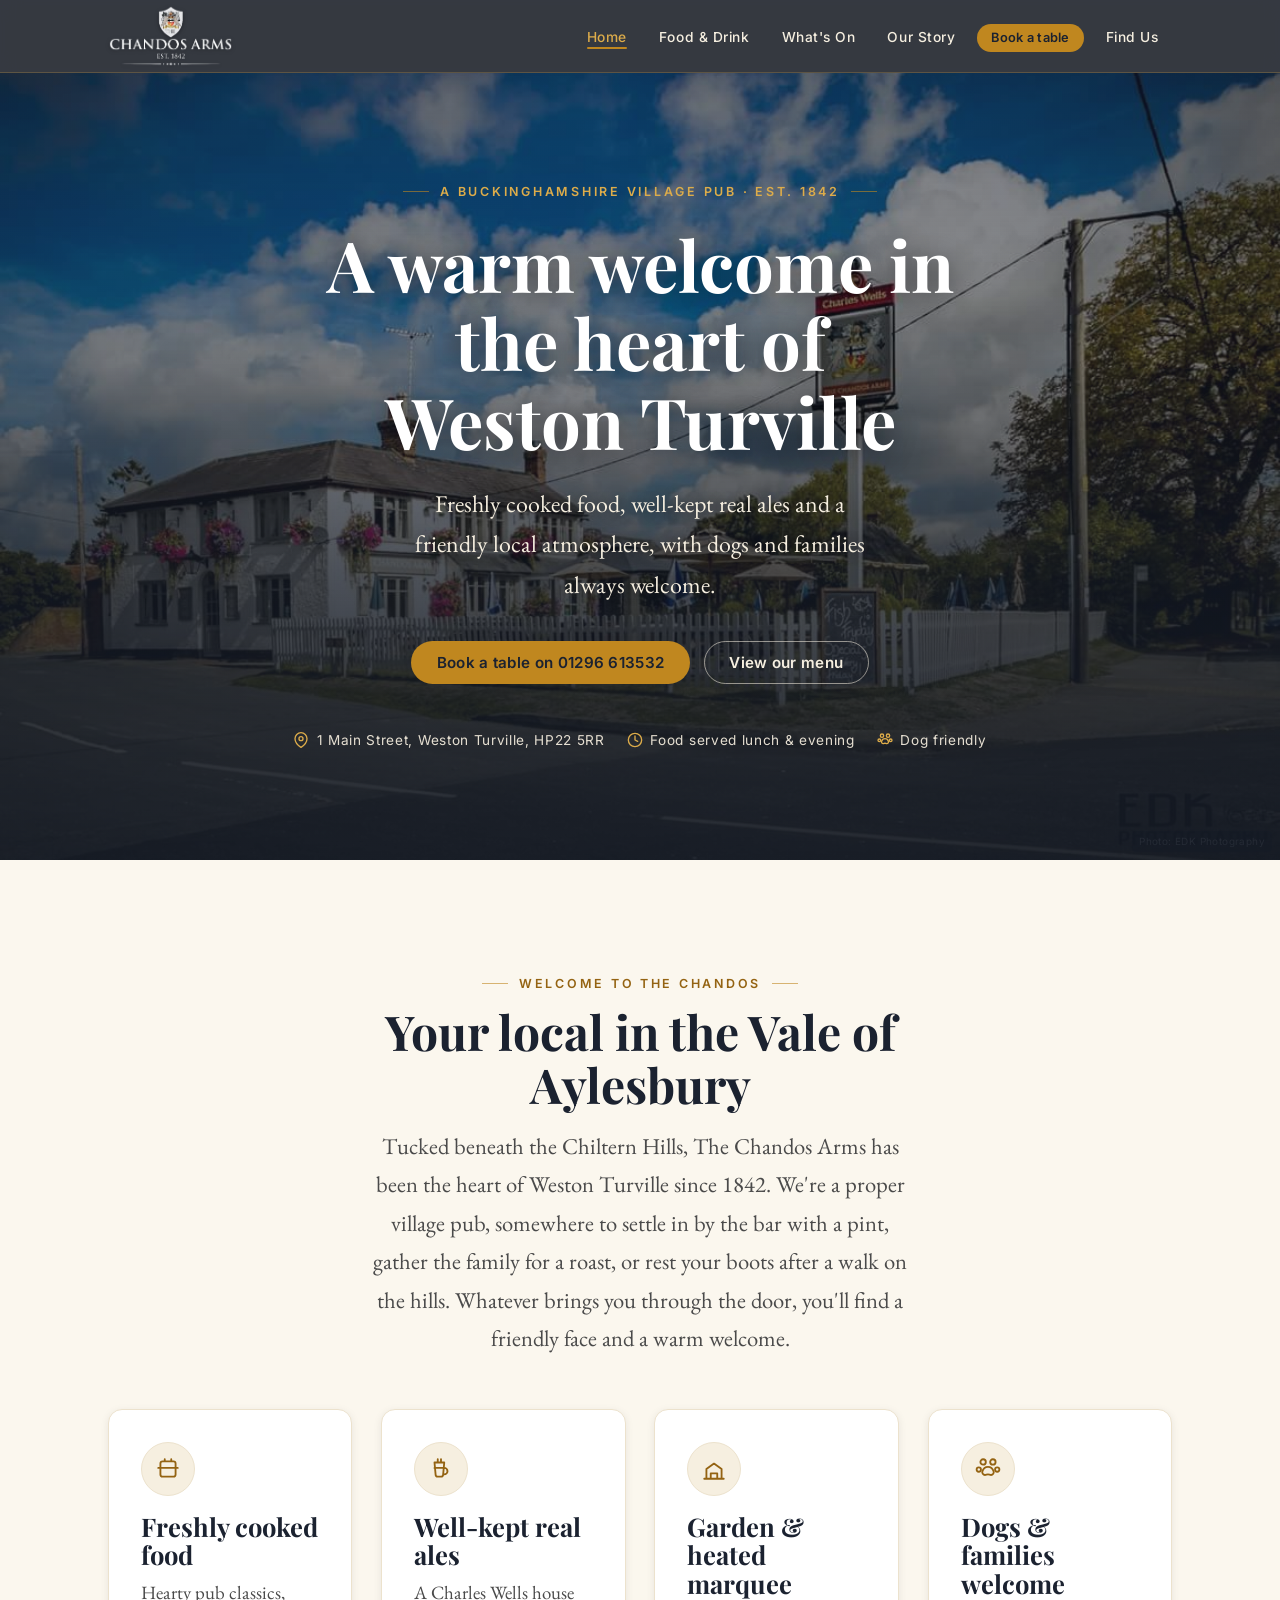
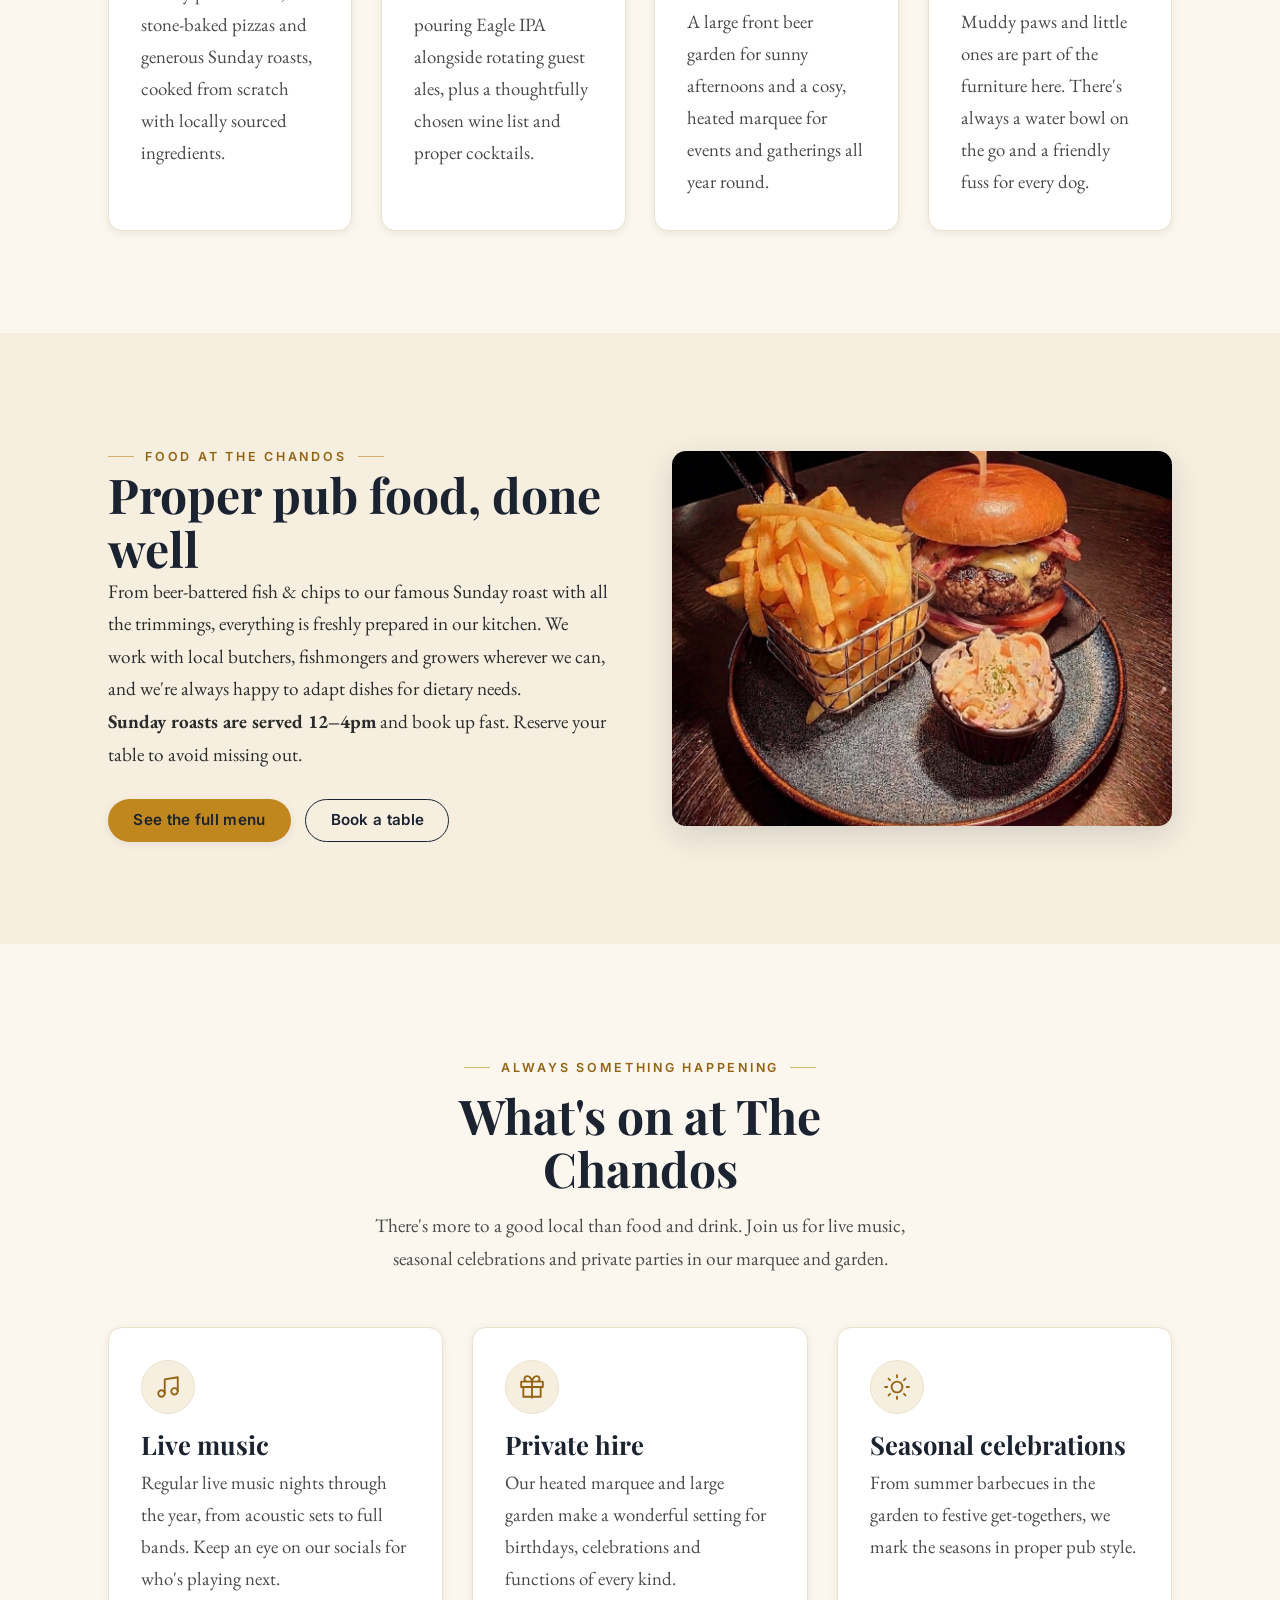
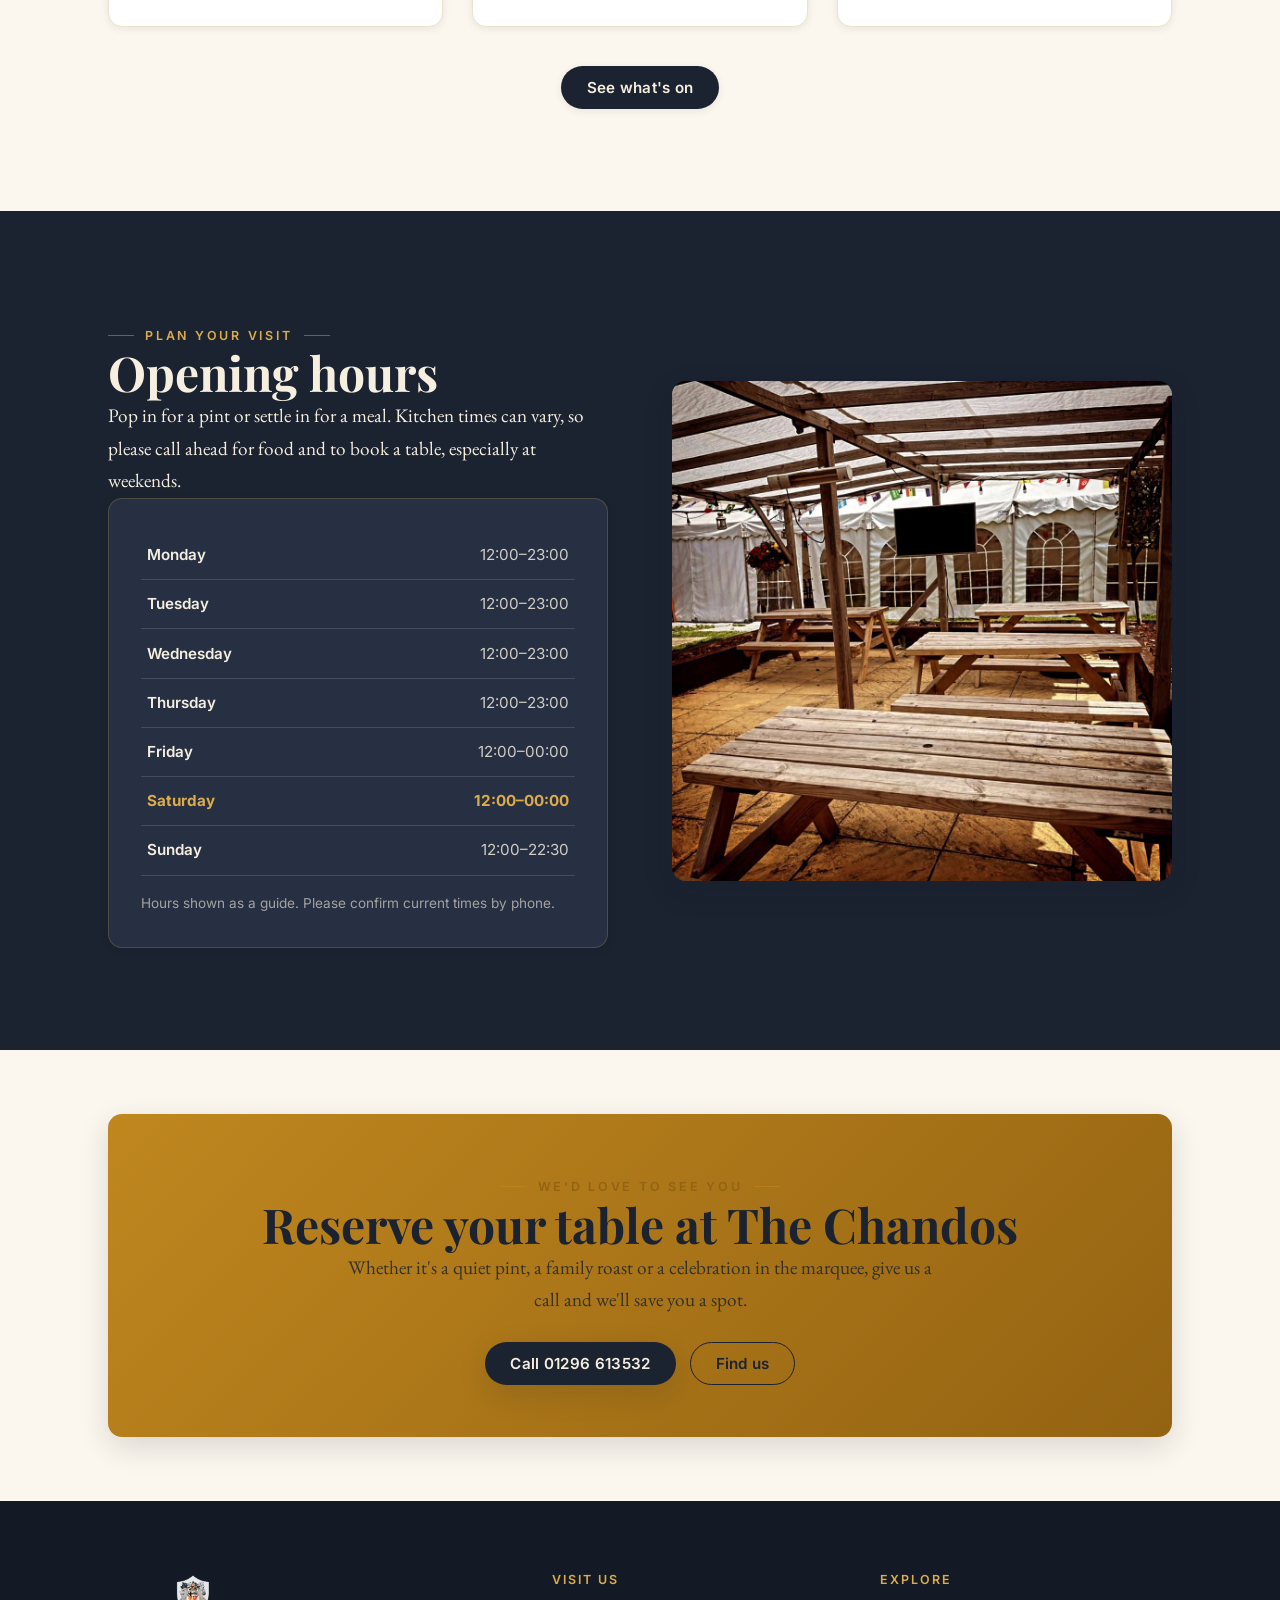
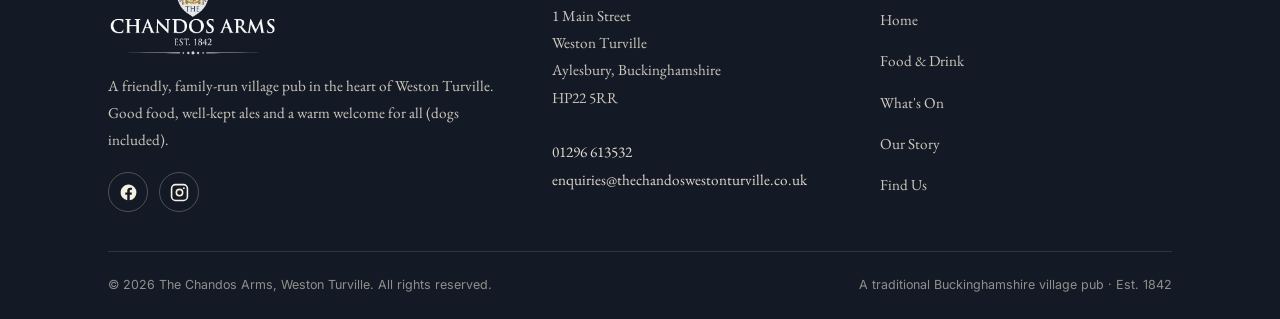
==== commit aadf35df: "Use the real coat of arms in the footer Replace the SVG crest + text wordmark with the coat-of-arms " ====
--- a/index.html
+++ b/index.html
@@ -206,11 +206,7 @@
       <div class="footer-grid">
         <div class="footer-col">
           <div class="footer-brand">
-            <img src="assets/logo.svg" alt="" width="52" height="65" />
-            <div>
-              <div class="name">The Chandos Arms</div>
-              <div class="sub">Est. 1842</div>
-            </div>
+            <img class="footer-logo" src="images/logo-arms.png" alt="The Chandos Arms, established 1842" width="526" height="261" />
           </div>
           <p class="footer-contact">A friendly, family-run village pub in the heart of Weston Turville. Good food, well-kept ales and a warm welcome for all (dogs included).</p>
           <div class="socials">
--- a/css/styles.css
+++ b/css/styles.css
@@ -425,7 +425,7 @@
 @media (max-width: 760px) { .footer-grid { grid-template-columns: 1fr 1fr; } }
 @media (max-width: 480px) { .footer-grid { grid-template-columns: 1fr; } }
 .footer-brand { display: flex; align-items: center; gap: 0.7rem; margin-bottom: 1rem; }
-.footer-brand img { height: 52px; }
+.footer-brand img { height: 84px; width: auto; }
 .footer-brand .name { font-family: var(--font-display); font-size: 1.3rem; color: var(--cream); }
 .footer-brand .sub { font-family: var(--font-sans); font-size: 0.6rem; letter-spacing: 0.3em; text-transform: uppercase; color: var(--gold-light); }
 .site-footer h4 { color: var(--gold-light); font-family: var(--font-sans); font-size: 0.78rem; letter-spacing: 0.16em; text-transform: uppercase; font-weight: 600; margin-bottom: 1rem; }
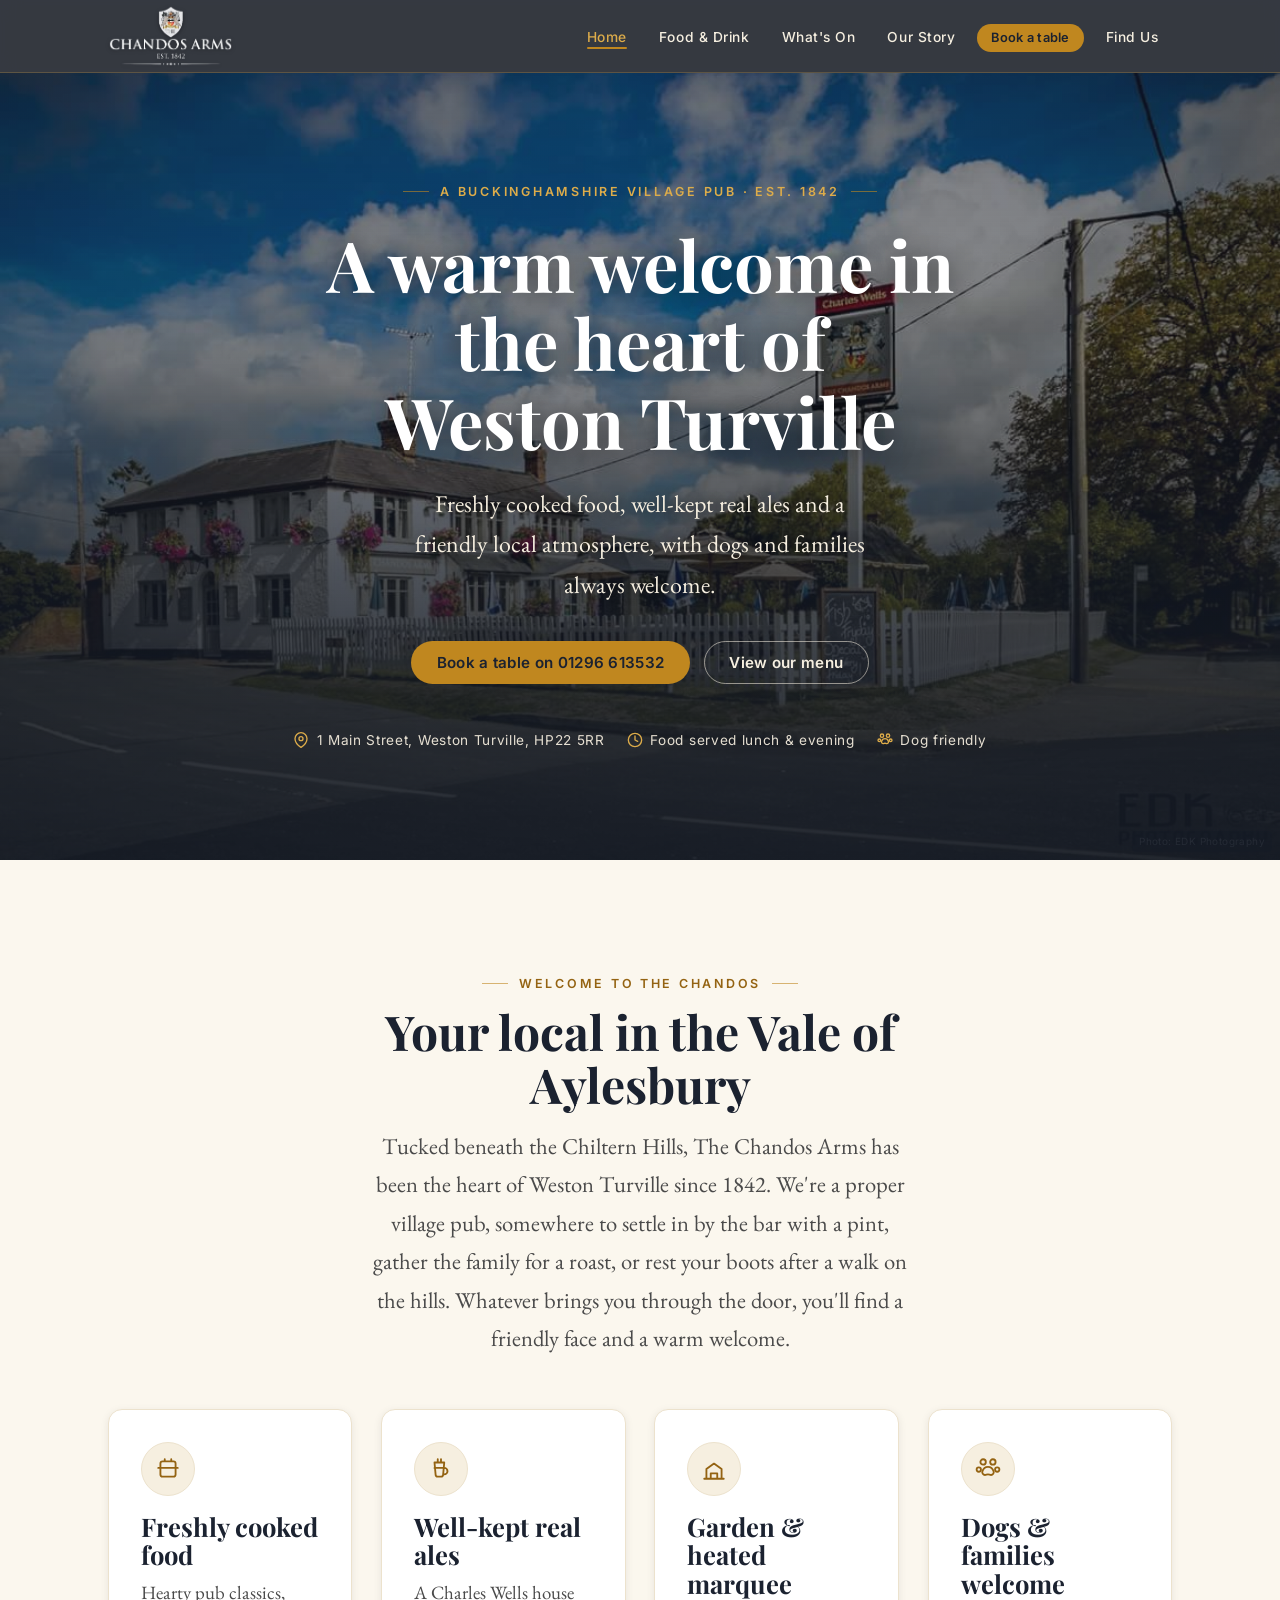
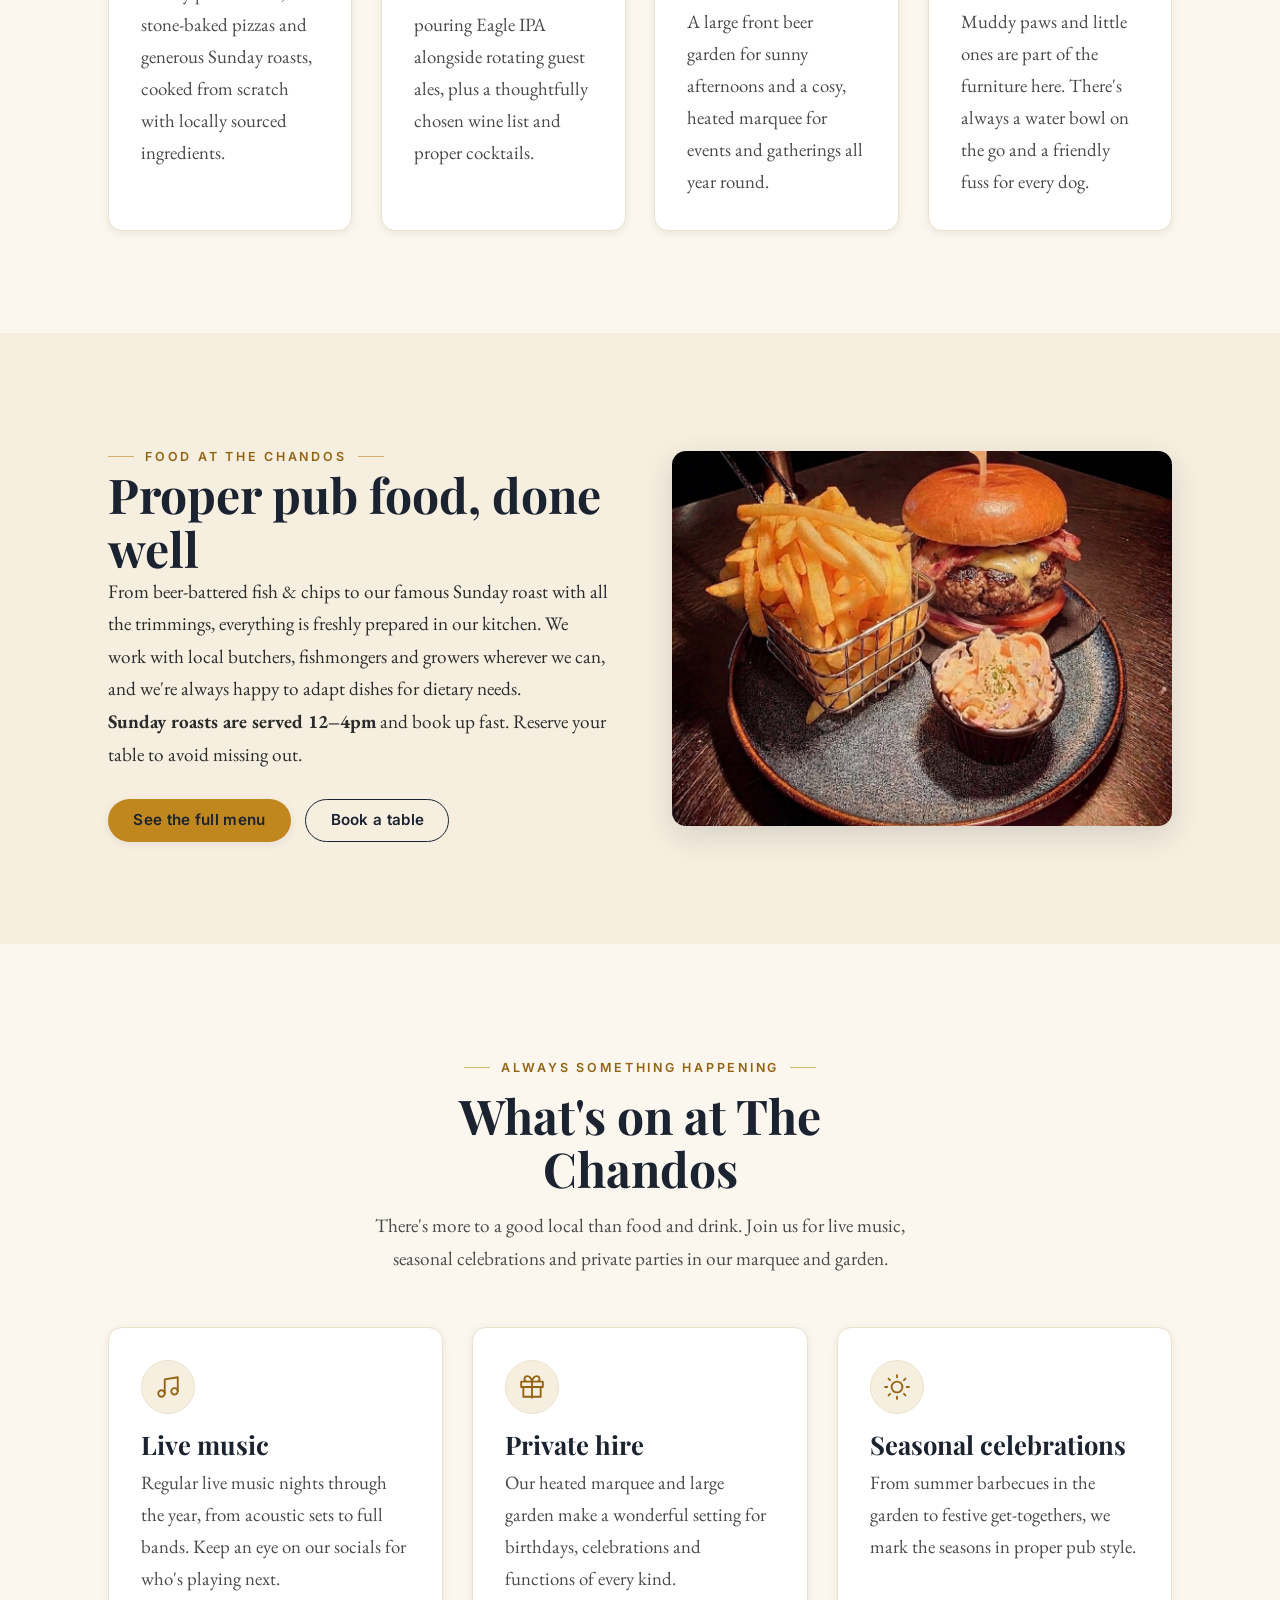
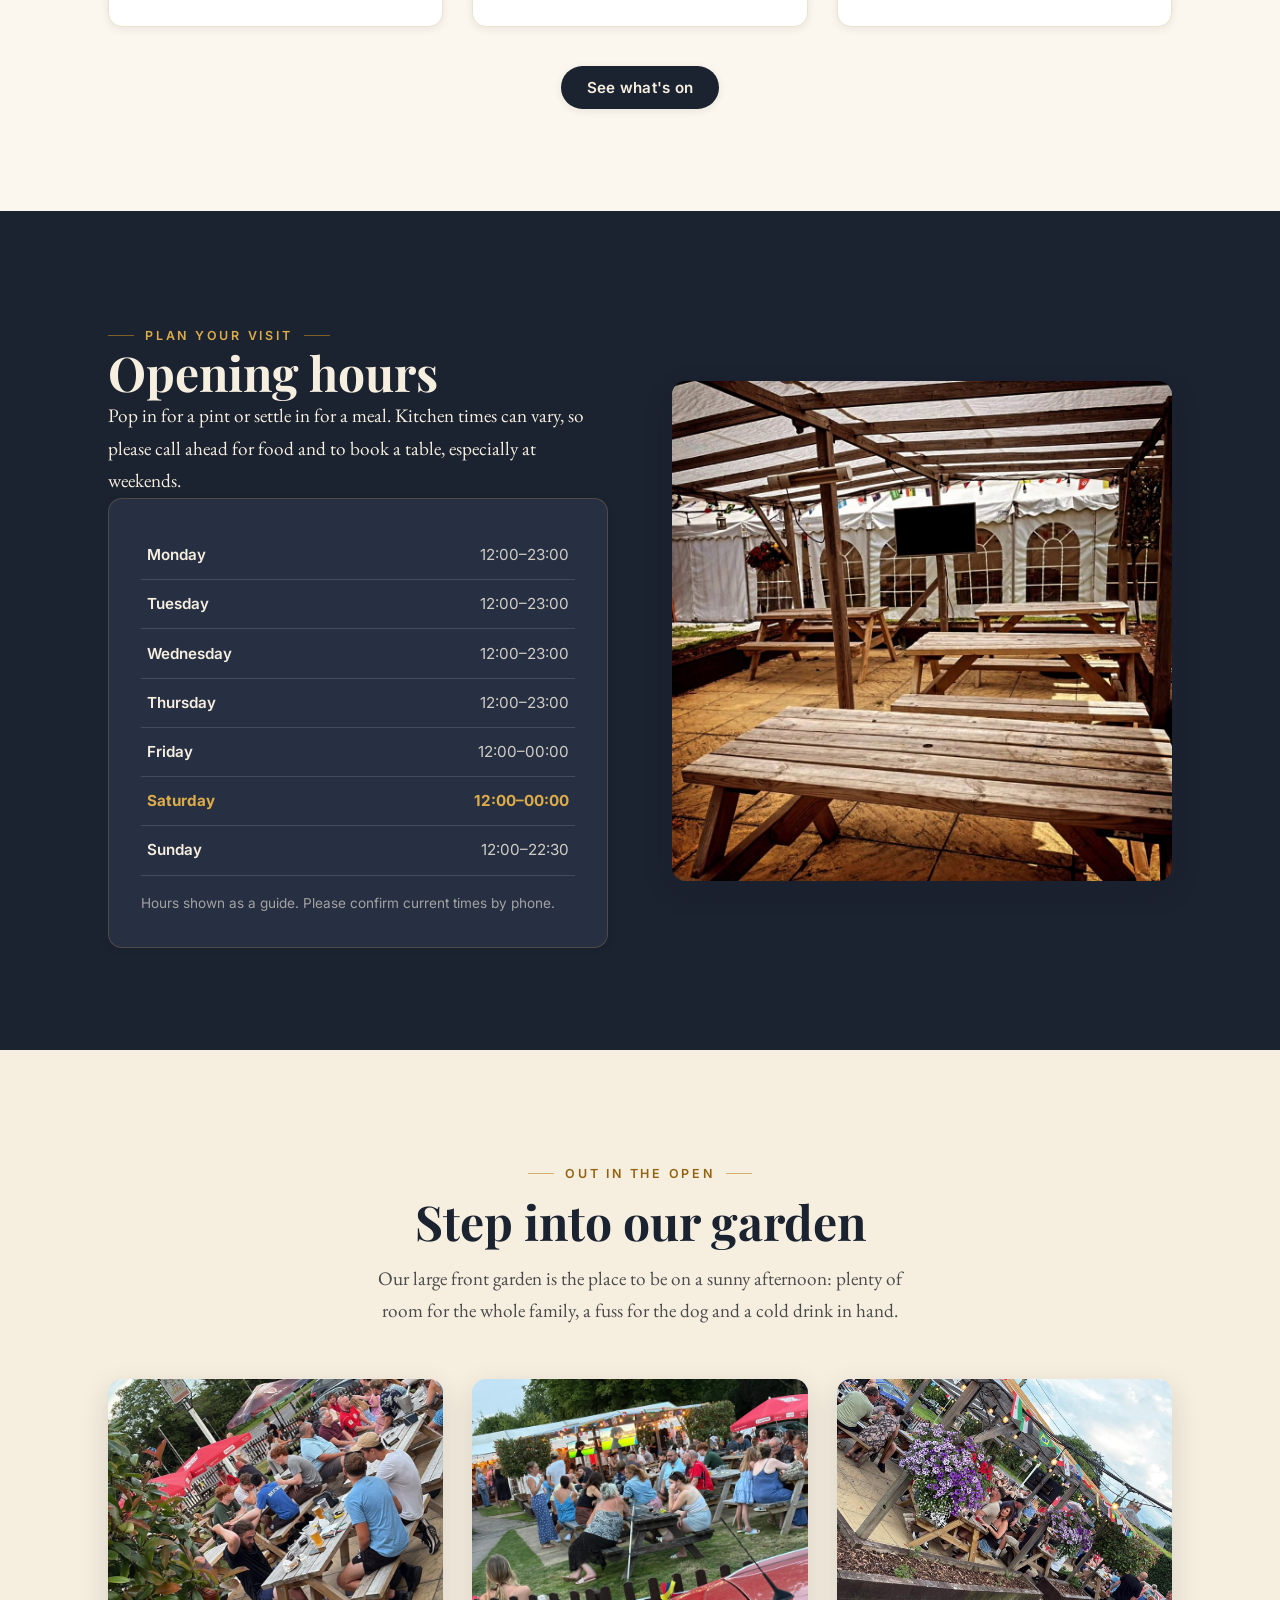
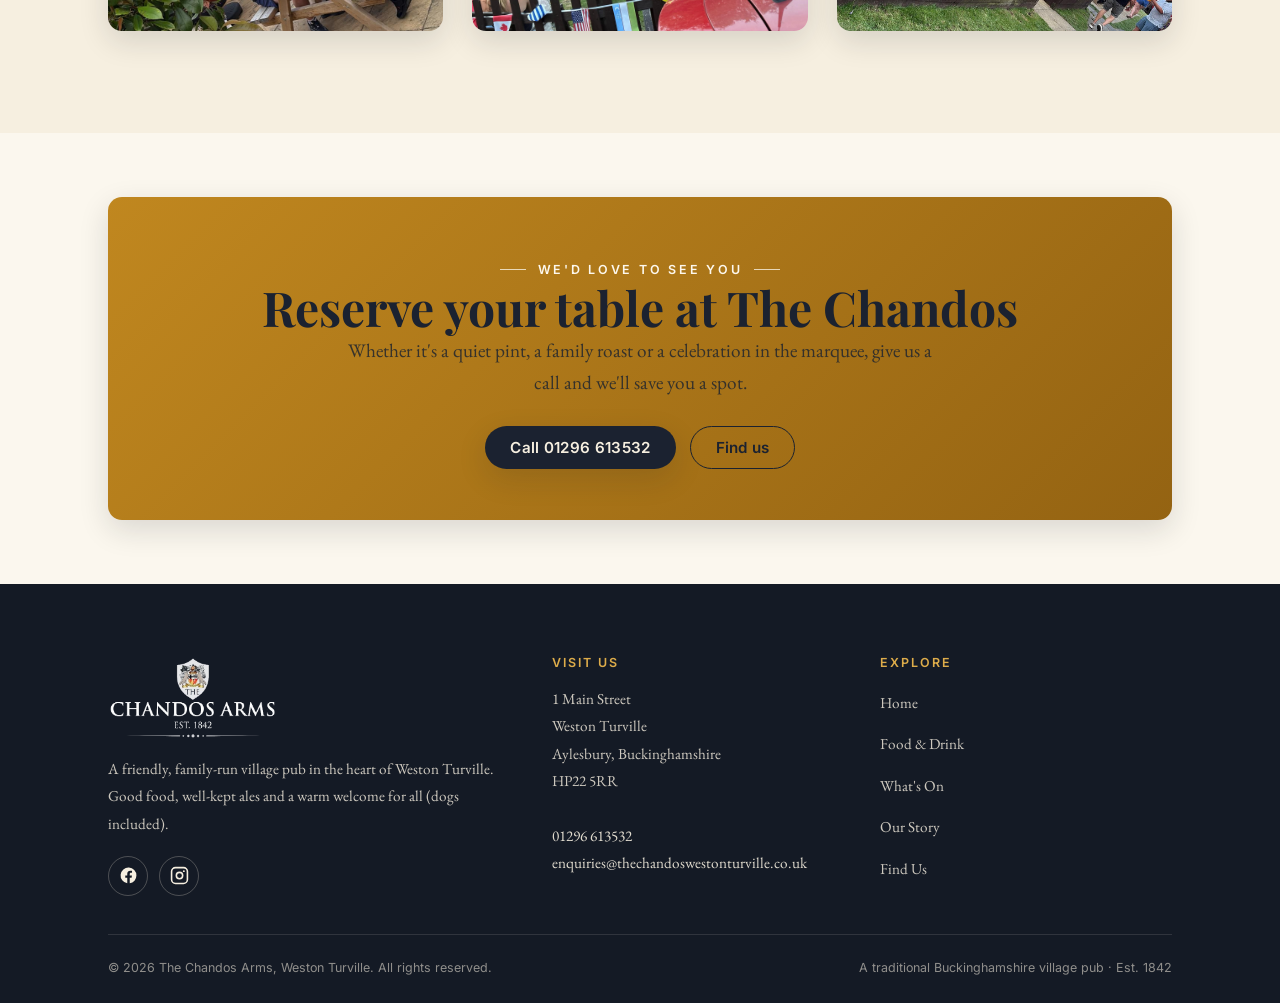
==== commit bdcab6fe: "Add June 2026 menu and new pub photos - menu.html: transcribe the current priced menu (Starters, Pub" ====
--- a/index.html
+++ b/index.html
@@ -183,6 +183,28 @@
       </div>
     </section>
 
+    <!-- ===================== GARDEN GALLERY ===================== -->
+    <section class="section bg-cream" aria-labelledby="garden-title">
+      <div class="container">
+        <div class="section-head center reveal">
+          <span class="eyebrow eyebrow--center">Out in the open</span>
+          <h2 id="garden-title">Step into our garden</h2>
+          <p>Our large front garden is the place to be on a sunny afternoon: plenty of room for the whole family, a fuss for the dog and a cold drink in hand.</p>
+        </div>
+        <div class="grid grid--3">
+          <figure class="frame reveal" style="aspect-ratio: 4 / 3;">
+            <img src="images/busy%20garden.jpg" alt="A busy afternoon in the beer garden at The Chandos Arms, with groups enjoying drinks at tables on the lawn." width="900" height="1600" loading="lazy" />
+          </figure>
+          <figure class="frame reveal" data-delay="1" style="aspect-ratio: 4 / 3;">
+            <img src="images/people%20in%20the%20garden.jpg" alt="People relaxing and chatting together in the garden at The Chandos Arms on a sunny day." width="1600" height="1200" loading="lazy" />
+          </figure>
+          <figure class="frame reveal" data-delay="2" style="aspect-ratio: 4 / 3;">
+            <img src="images/pretty%20flowers%20in%20garden.jpg" alt="Colourful flowers in bloom in the garden at The Chandos Arms." width="1600" height="900" loading="lazy" />
+          </figure>
+        </div>
+      </div>
+    </section>
+
     <!-- ===================== CALLOUT ===================== -->
     <section class="section section--tight" aria-labelledby="cta-title">
       <div class="container">
--- a/css/styles.css
+++ b/css/styles.css
@@ -417,6 +417,8 @@
 }
 .callout h2 { color: var(--navy); }
 .callout p { color: rgba(27,34,48,0.82); margin-inline: auto; }
+.callout .eyebrow { color: #fdf8ee; }
+.callout .eyebrow::before, .callout .eyebrow::after { background: #fdf8ee; opacity: 0.75; }
 .callout .btn--dark { box-shadow: var(--shadow-md); }
 
 /* ---------- Footer ---------- */
